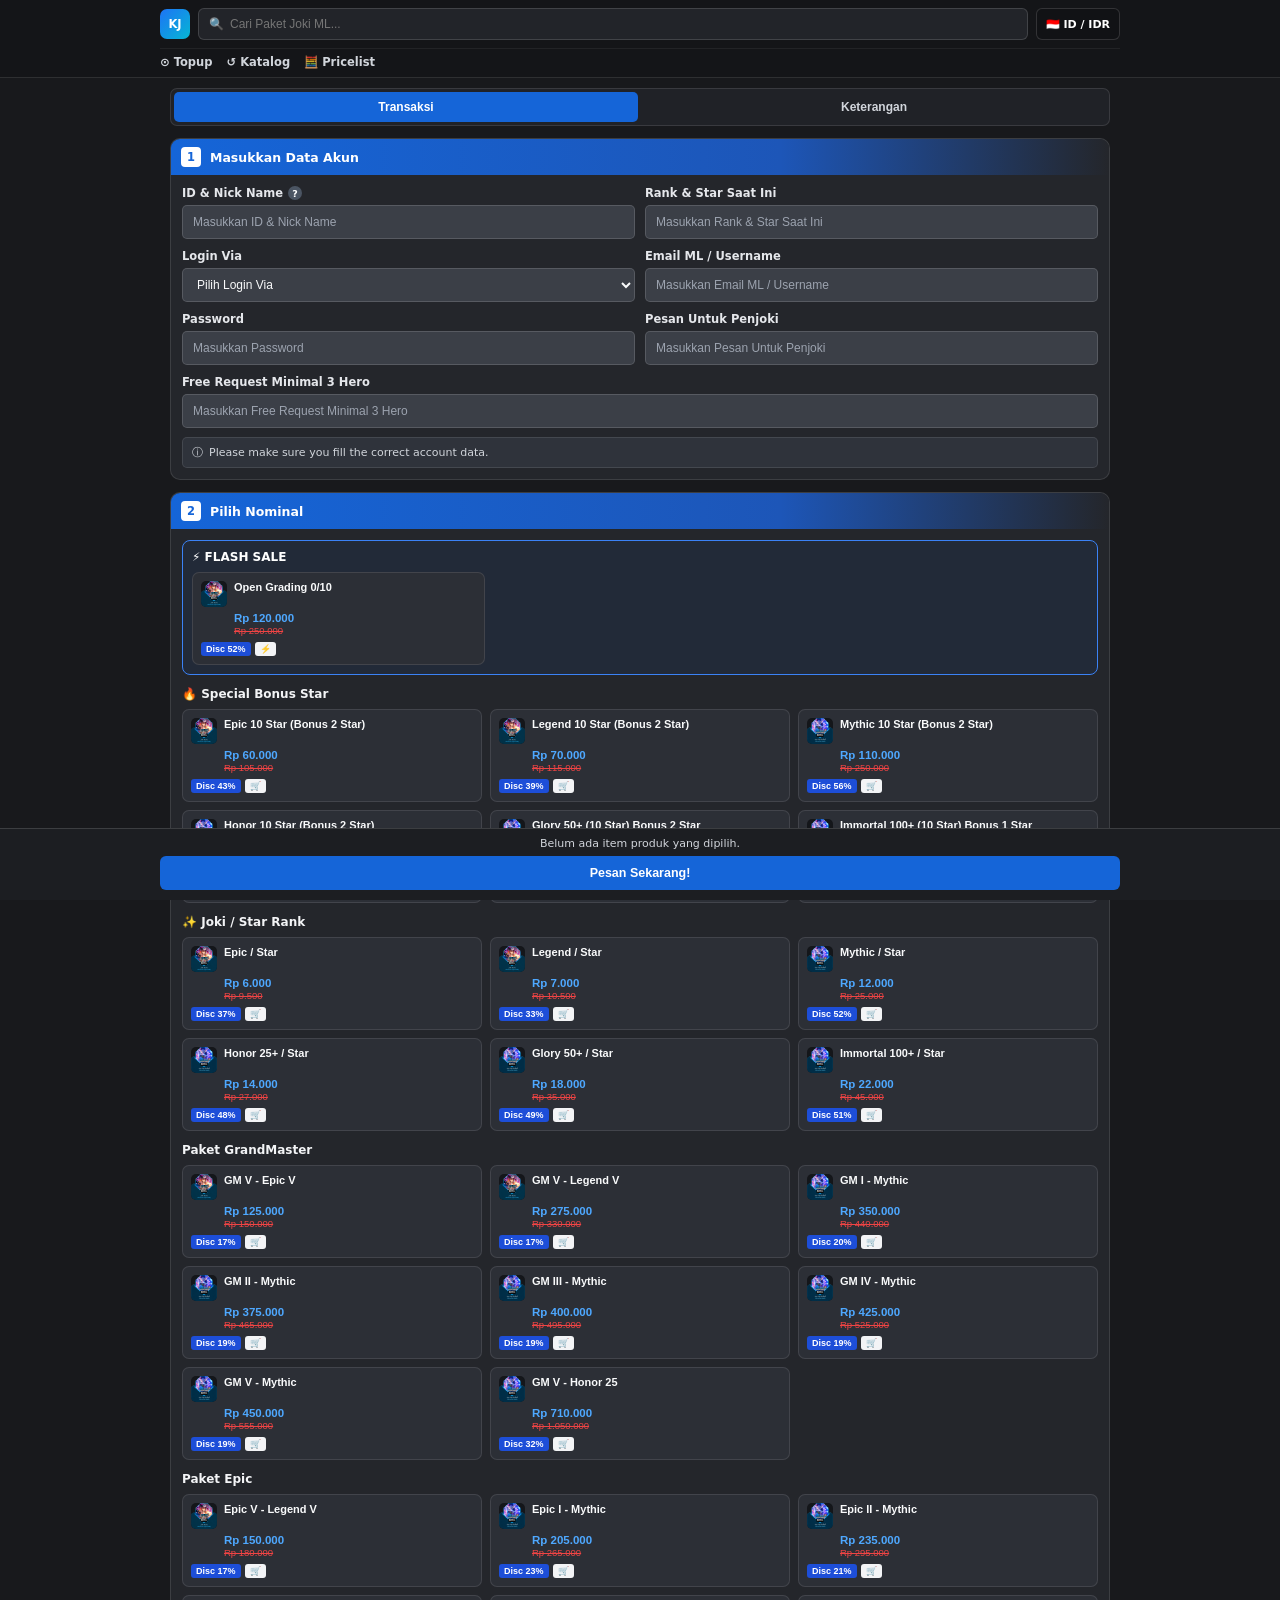
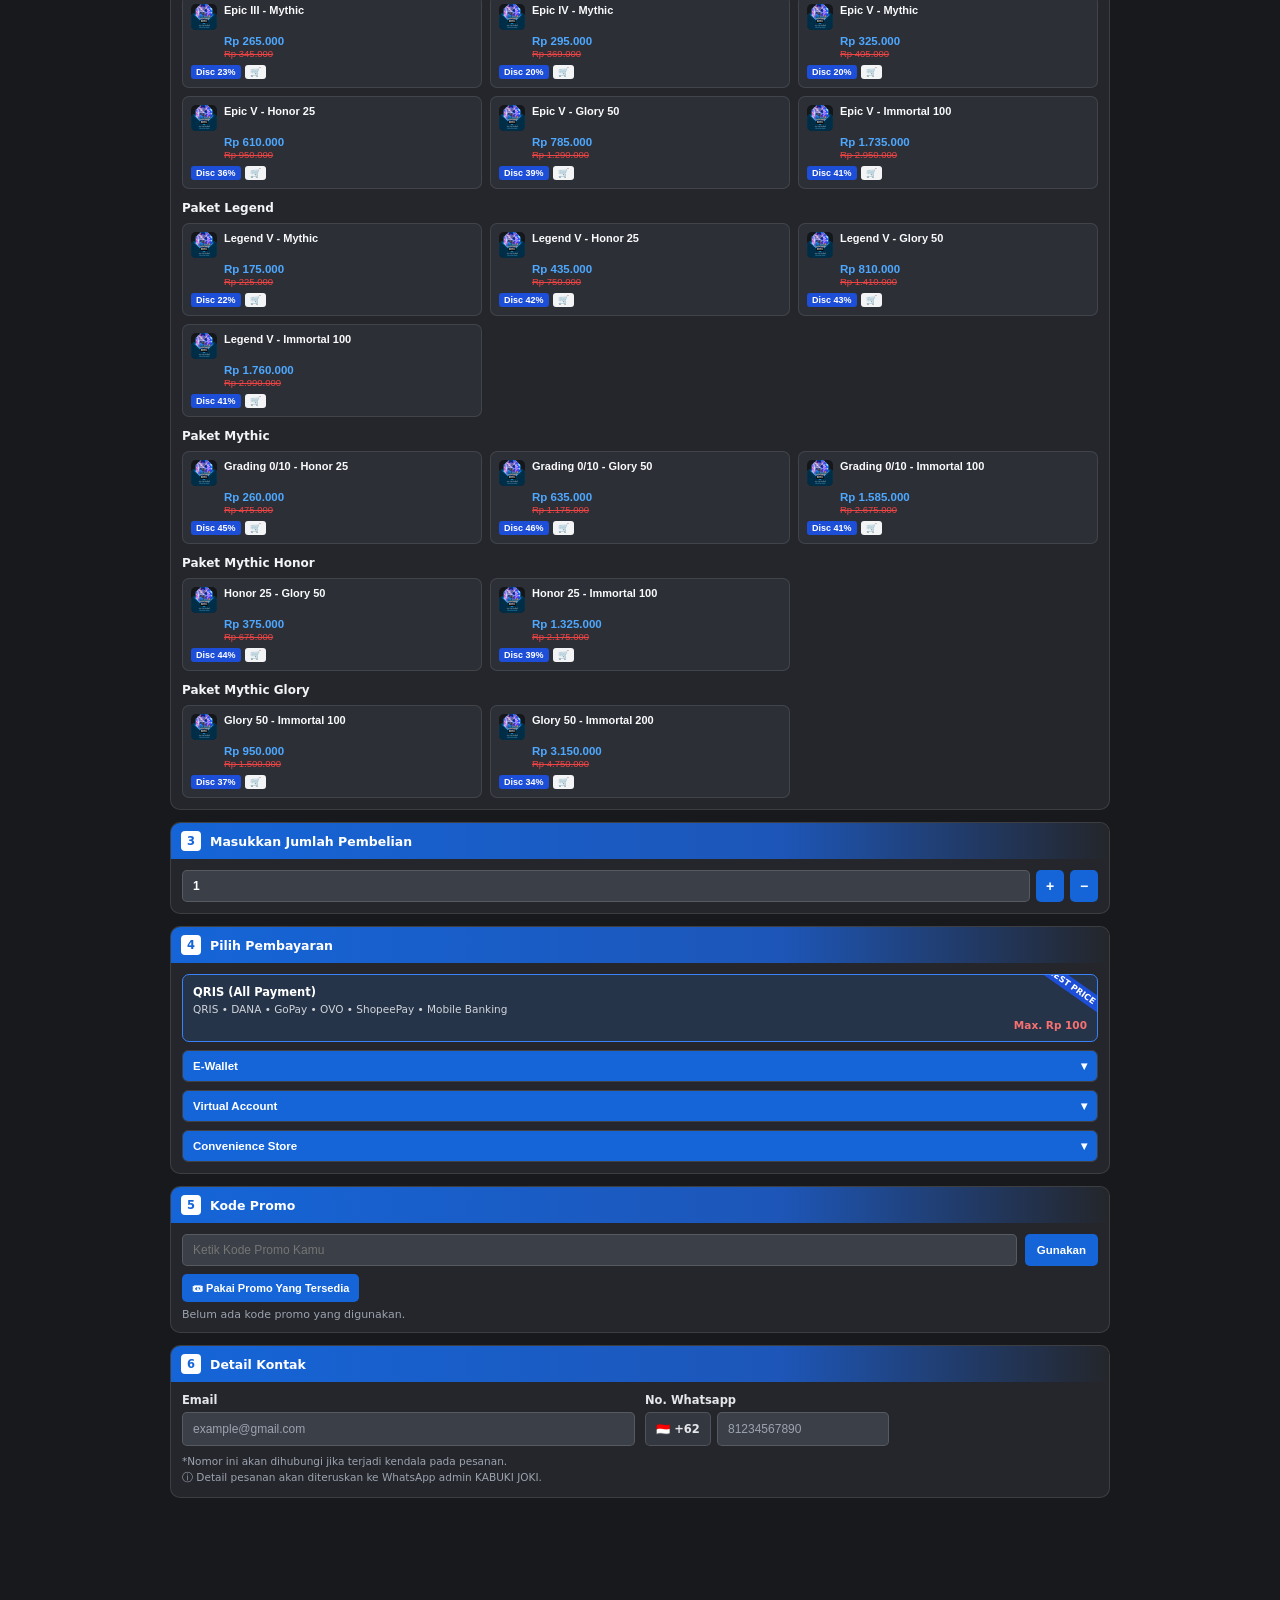
==== joki.html @ f9409bbc "Update joki.html" ====
<!DOCTYPE html>
<html lang="id">
<head>
  <meta charset="UTF-8" />
  <meta name="viewport" content="width=device-width, initial-scale=1.0" />
  <title>Joki Mobile Legends - KABUKI JOKI</title>
  <style>
    :root {
      --bg-page: #18191c;
      --bg-panel: #24262b;
      --bg-card: #2c2f36;
      --bg-input: #3b3f47;
      --blue-bar: #1565d8;
      --blue-bright: #2575fc;
      --blue-price: #4ea8ff;
      --red-strike: #ef4444;
      --green-wa: #16a34a;
      --green-wa-hover: #22c55e;
      --text-main: #f3f4f6;
      --text-muted: #9ca3af;
      --border-line: rgba(255, 255, 255, 0.11);
    }

    * {
      box-sizing: border-box;
      margin: 0;
      padding: 0;
    }

    body {
      font-family: system-ui, -apple-system, BlinkMacSystemFont, "Segoe UI", Roboto, sans-serif;
      background: var(--bg-page);
      color: var(--text-main);
      min-height: 100vh;
      padding-bottom: 112px;
    }

    /* Top Search & Brand Bar */
    .topbar {
      position: sticky;
      top: 0;
      z-index: 40;
      background: #141518;
      border-bottom: 1px solid var(--border-line);
      padding: 8px 12px;
    }

    .topbar-inner {
      max-width: 960px;
      margin: 0 auto;
    }

    .search-row {
      display: flex;
      align-items: center;
      gap: 8px;
    }

    .brand-icon {
      width: 30px;
      height: 30px;
      border-radius: 7px;
      background: linear-gradient(135deg, #1d74f5, #06b6d4);
      display: grid;
      place-items: center;
      font-size: 11.5px;
      font-weight: 900;
      color: #fff;
      text-decoration: none;
      flex-shrink: 0;
    }

    .search-box {
      flex: 1;
      height: 32px;
      background: #222429;
      border: 1px solid rgba(255, 255, 255, 0.14);
      border-radius: 6px;
      display: flex;
      align-items: center;
      padding: 0 10px;
      gap: 6px;
      min-width: 0;
    }

    .search-box span {
      font-size: 12px;
      color: var(--text-muted);
    }

    .search-box input {
      width: 100%;
      background: transparent;
      border: none;
      color: var(--text-main);
      font-size: 12px;
      outline: none;
    }

    .region-badge {
      height: 32px;
      padding: 0 9px;
      border-radius: 6px;
      background: #111215;
      border: 1px solid rgba(255, 255, 255, 0.14);
      color: #fff;
      font-size: 11px;
      font-weight: 800;
      display: inline-flex;
      align-items: center;
      gap: 5px;
      flex-shrink: 0;
    }

    .quick-links {
      display: flex;
      align-items: center;
      gap: 14px;
      margin-top: 8px;
      padding-top: 6px;
      border-top: 1px solid rgba(255, 255, 255, 0.06);
      font-size: 11.5px;
    }

    .quick-links a {
      color: #d1d5db;
      text-decoration: none;
      font-weight: 600;
      display: inline-flex;
      align-items: center;
      gap: 4px;
    }

    .quick-links a:hover {
      color: var(--blue-price);
    }

    /* Container */
    .container {
      max-width: 960px;
      margin: 0 auto;
      padding: 10px 10px 0;
    }

    /* Top Mode Tabs (Transaksi / Keterangan) */
    .mode-tabs {
      display: grid;
      grid-template-columns: 1fr 1fr;
      background: #202227;
      border-radius: 7px;
      padding: 3px;
      gap: 4px;
      margin-bottom: 12px;
      border: 1px solid var(--border-line);
    }

    .mode-tab {
      height: 30px;
      border: none;
      border-radius: 5px;
      background: transparent;
      color: #d1d5db;
      font-size: 12px;
      font-weight: 700;
      cursor: pointer;
    }

    .mode-tab.active {
      background: var(--blue-bar);
      color: #fff;
    }

    .info-box {
      background: var(--bg-panel);
      border: 1px solid var(--border-line);
      border-radius: 10px;
      padding: 14px;
      margin-bottom: 12px;
      font-size: 12.5px;
      line-height: 1.6;
      color: #d1d5db;
    }

    .info-box h3 {
      color: #fff;
      font-size: 14px;
      margin-bottom: 6px;
    }

    .info-box ul {
      padding-left: 18px;
    }

    /* Step Section Card */
    .step-card {
      background: var(--bg-panel);
      border: 1px solid var(--border-line);
      border-radius: 10px;
      overflow: hidden;
      margin-bottom: 12px;
    }

    .step-header {
      display: flex;
      align-items: center;
      gap: 9px;
      padding: 8px 10px;
      background: linear-gradient(90deg, #1565d8 0%, #1d56b8 65%, #24262b 100%);
    }

    .step-num {
      width: 20px;
      height: 20px;
      border-radius: 4px;
      background: #ffffff;
      color: #1565d8;
      font-size: 11.5px;
      font-weight: 900;
      display: grid;
      place-items: center;
      flex-shrink: 0;
    }

    .step-title {
      font-size: 12.5px;
      font-weight: 800;
      color: #ffffff;
    }

    .step-body {
      padding: 11px;
    }

    /* Form Grid */
    .grid-2 {
      display: grid;
      grid-template-columns: repeat(2, minmax(0, 1fr));
      gap: 10px;
    }

    @media (max-width: 620px) {
      .grid-2 {
        grid-template-columns: 1fr;
      }
    }

    .field {
      display: flex;
      flex-direction: column;
      gap: 5px;
    }

    .field-full {
      grid-column: 1 / -1;
    }

    .field label {
      font-size: 11.5px;
      font-weight: 700;
      color: #e5e7eb;
      display: inline-flex;
      align-items: center;
      gap: 5px;
    }

    .q-icon {
      width: 14px;
      height: 14px;
      border-radius: 50%;
      background: #4b5563;
      color: #fff;
      font-size: 9.5px;
      font-weight: 800;
      display: inline-grid;
      place-items: center;
    }

    .field input,
    .field select {
      height: 34px;
      padding: 0 10px;
      border-radius: 5px;
      border: 1px solid rgba(255, 255, 255, 0.14);
      background: var(--bg-input);
      color: #f9fafb;
      font-size: 12px;
      outline: none;
    }

    .field input::placeholder {
      color: #9ca3af;
    }

    .field input:focus,
    .field select:focus {
      border-color: var(--blue-price);
    }

    .account-tip {
      margin-top: 9px;
      background: #2f333b;
      border: 1px solid rgba(255, 255, 255, 0.1);
      border-radius: 5px;
      padding: 7px 9px;
      font-size: 11px;
      color: #d1d5db;
      display: flex;
      align-items: center;
      gap: 6px;
    }

    /* Flash Sale Box */
    .flash-box {
      border: 1.5px solid #3b82f6;
      border-radius: 8px;
      padding: 9px;
      margin-bottom: 12px;
      background: rgba(21, 101, 216, 0.07);
    }

    .flash-label {
      font-size: 12px;
      font-weight: 900;
      color: #ffffff;
      margin-bottom: 8px;
      display: flex;
      align-items: center;
      gap: 5px;
    }

    /* Group & Nominal Cards */
    .cat-block {
      margin-bottom: 12px;
    }

    .cat-block:last-child {
      margin-bottom: 0;
    }

    .cat-heading {
      font-size: 12px;
      font-weight: 800;
      color: #f3f4f6;
      margin-bottom: 8px;
      display: flex;
      align-items: center;
      gap: 5px;
    }

    .nominal-grid {
      display: grid;
      grid-template-columns: repeat(2, minmax(0, 1fr));
      gap: 8px;
    }

    @media (min-width: 760px) {
      .nominal-grid {
        grid-template-columns: repeat(3, minmax(0, 1fr));
      }
    }

    .nom-card {
      background: var(--bg-card);
      border: 1px solid rgba(255, 255, 255, 0.1);
      border-radius: 7px;
      padding: 8px;
      text-align: left;
      cursor: pointer;
      color: var(--text-main);
      transition: border-color 0.14s ease, background 0.14s ease;
      display: flex;
      flex-direction: column;
      justify-content: space-between;
    }

    .nom-card:hover {
      border-color: #60a5fa;
    }

    .nom-card.active {
      border: 1.5px solid #3b82f6;
      background: #25334a;
    }

    .nom-top {
      display: flex;
      align-items: flex-start;
      gap: 7px;
      margin-bottom: 5px;
    }

    .nom-img {
      width: 26px;
      height: 26px;
      border-radius: 5px;
      object-fit: cover;
      background: #14161a;
      flex-shrink: 0;
    }

    .nom-name {
      font-size: 11px;
      font-weight: 700;
      line-height: 1.25;
      color: #f9fafb;
    }

    .nom-price {
      font-size: 11.5px;
      font-weight: 800;
      color: var(--blue-price);
      padding-left: 33px;
    }

    .nom-strike {
      font-size: 9.5px;
      color: var(--red-strike);
      text-decoration: line-through;
      padding-left: 33px;
      margin-top: 1px;
    }

    .nom-badges {
      display: flex;
      justify-content: flex-end;
      align-items: center;
      gap: 4px;
      margin-top: 6px;
    }

    .badge-disc {
      background: #1d4ed8;
      color: #fff;
      font-size: 9px;
      font-weight: 800;
      padding: 2px 5px;
      border-radius: 3px;
    }

    .badge-tag {
      background: #f3f4f6;
      color: #111827;
      font-size: 9px;
      font-weight: 800;
      padding: 2px 5px;
      border-radius: 3px;
    }

    /* Step 3 Quantity */
    .qty-row {
      display: flex;
      align-items: center;
      gap: 6px;
    }

    .qty-input {
      flex: 1;
      height: 32px;
      background: var(--bg-input);
      border: 1px solid rgba(255, 255, 255, 0.14);
      border-radius: 5px;
      padding: 0 10px;
      color: #fff;
      font-size: 12px;
      font-weight: 700;
      outline: none;
    }

    .qty-btn {
      width: 28px;
      height: 32px;
      border-radius: 5px;
      border: none;
      background: var(--blue-bar);
      color: #fff;
      font-size: 14px;
      font-weight: 900;
      cursor: pointer;
      flex-shrink: 0;
    }

    /* Step 4 Payment */
    .qris-box {
      position: relative;
      background: #33373f;
      border: 1px solid rgba(255, 255, 255, 0.14);
      border-radius: 7px;
      padding: 10px;
      margin-bottom: 8px;
      cursor: pointer;
      overflow: hidden;
    }

    .qris-box.active {
      border: 1.5px solid #3b82f6;
      background: #263449;
    }

    .best-ribbon {
      position: absolute;
      top: 0;
      right: 0;
      background: #1d4ed8;
      color: #fff;
      font-size: 8.5px;
      font-weight: 900;
      padding: 2px 14px;
      transform: rotate(35deg) translate(16px, -6px);
    }

    .qris-title {
      font-size: 11.5px;
      font-weight: 800;
      color: #fff;
      margin-bottom: 4px;
    }

    .qris-sub {
      font-size: 10.5px;
      color: #d1d5db;
    }

    .qris-fee {
      text-align: right;
      font-size: 10.5px;
      font-weight: 700;
      color: #f87171;
      margin-top: 4px;
    }

    .pay-group {
      margin-bottom: 8px;
      border-radius: 6px;
      overflow: hidden;
      border: 1px solid rgba(255, 255, 255, 0.12);
    }

    .pay-group:last-child {
      margin-bottom: 0;
    }

    .pay-bar {
      width: 100%;
      background: var(--blue-bar);
      border: none;
      color: #fff;
      padding: 8px 10px;
      font-size: 11.5px;
      font-weight: 800;
      display: flex;
      align-items: center;
      justify-content: space-between;
      cursor: pointer;
    }

    .pay-panel {
      display: none;
      background: #2c2f36;
      padding: 8px;
      gap: 6px;
      flex-wrap: wrap;
    }

    .pay-group.open .pay-panel {
      display: flex;
    }

    .pay-item {
      padding: 6px 10px;
      border-radius: 5px;
      border: 1px solid rgba(255, 255, 255, 0.15);
      background: #3b3f47;
      color: #f3f4f6;
      font-size: 11px;
      font-weight: 700;
      cursor: pointer;
    }

    .pay-item.active {
      background: var(--blue-bar);
      border-color: #60a5fa;
      color: #fff;
    }

    /* Step 5 Promo */
    .promo-top {
      display: flex;
      gap: 8px;
      margin-bottom: 8px;
    }

    .promo-top input {
      flex: 1;
      height: 32px;
      background: var(--bg-input);
      border: 1px solid rgba(255, 255, 255, 0.14);
      border-radius: 5px;
      padding: 0 10px;
      color: #fff;
      font-size: 12px;
      outline: none;
    }

    .btn-use {
      height: 32px;
      padding: 0 12px;
      border-radius: 5px;
      border: none;
      background: var(--blue-bar);
      color: #fff;
      font-size: 11.5px;
      font-weight: 800;
      cursor: pointer;
    }

    .btn-promo-list {
      height: 28px;
      padding: 0 10px;
      border-radius: 5px;
      border: none;
      background: var(--blue-bar);
      color: #fff;
      font-size: 11px;
      font-weight: 700;
      cursor: pointer;
      display: inline-flex;
      align-items: center;
      gap: 5px;
    }

    .promo-status {
      font-size: 11px;
      color: #9ca3af;
      margin-top: 6px;
    }

    /* Step 6 Contact */
    .wa-prefix-wrap {
      display: flex;
      gap: 6px;
    }

    .wa-code {
      width: 66px;
      height: 34px;
      background: #33373f;
      border: 1px solid rgba(255, 255, 255, 0.14);
      border-radius: 5px;
      display: grid;
      place-items: center;
      font-size: 11.5px;
      font-weight: 700;
      color: #e5e7eb;
      flex-shrink: 0;
    }

    .contact-note {
      margin-top: 8px;
      font-size: 10.5px;
      color: #9ca3af;
      line-height: 1.5;
    }

    /* Sticky Bottom Bar */
    .bottom-bar {
      position: fixed;
      left: 0;
      right: 0;
      bottom: 0;
      z-index: 50;
      background: #1c1e22;
      border-top: 1px solid rgba(255, 255, 255, 0.14);
      padding: 8px 12px 10px;
    }

    .bottom-inner {
      max-width: 960px;
      margin: 0 auto;
    }

    .bottom-summary {
      text-align: center;
      font-size: 11px;
      color: #d1d5db;
      margin-bottom: 6px;
      white-space: nowrap;
      overflow: hidden;
      text-overflow: ellipsis;
    }

    .btn-pesan {
      width: 100%;
      height: 34px;
      border: none;
      border-radius: 6px;
      background: #1565d8;
      color: #fff;
      font-size: 12.5px;
      font-weight: 800;
      cursor: pointer;
    }

    .btn-pesan.ready {
      background: var(--green-wa);
    }

    .btn-pesan.ready:hover {
      background: var(--green-wa-hover);
      color: #052010;
    }

    .hidden {
      display: none;
    }
  </style>
</head>
<body>
  <!-- Header Bar -->
  <header class="topbar">
    <div class="topbar-inner">
      <div class="search-row">
        <a href="index.html" class="brand-icon" title="Kembali ke Beranda">KJ</a>
        <div class="search-box">
          <span>🔍</span>
          <input id="filter-paket" type="text" placeholder="Cari Paket Joki ML..." autocomplete="off" />
        </div>
        <div class="region-badge">🇮🇩 ID / IDR</div>
      </div>
      <div class="quick-links">
        <a href="order.html?id=topup-mlbb">⊙ Topup</a>
        <a href="index.html">↺ Katalog</a>
        <a href="#langkah-2">🧮 Pricelist</a>
      </div>
    </div>
  </header>

  <main class="container">
    <!-- Transaksi / Keterangan Tabs -->
    <div class="mode-tabs">
      <button type="button" id="tab-transaksi" class="mode-tab active">Transaksi</button>
      <button type="button" id="tab-keterangan" class="mode-tab">Keterangan</button>
    </div>

    <!-- Keterangan Panel -->
    <section id="panel-keterangan" class="info-box hidden">
      <h3>Ketentuan Joki Mobile Legends - KABUKI JOKI</h3>
      <ul>
        <li>Matikan sementara verifikasi akun dua langkah (2FA) saat proses login berlangsung, atau pilih opsi Mabar/Gendong jika tidak ingin akun di-login.</li>
        <li>Cantumkan minimal 3 hero request beserta catatan jam login akun agar pengerjaan berjalan lancar.</li>
        <li>Setelah klik <strong>Pesan Sekarang!</strong>, detail pesanan otomatis tersusun untuk dikirim ke WhatsApp admin.</li>
      </ul>
    </section>

    <form id="form-joki">
      <!-- 1. Masukkan Data Akun -->
      <section class="step-card">
        <div class="step-header">
          <span class="step-num">1</span>
          <h2 class="step-title">Masukkan Data Akun</h2>
        </div>
        <div class="step-body">
          <div class="grid-2">
            <div class="field">
              <label for="f-id-nick">ID &amp; Nick Name <span class="q-icon">?</span></label>
              <input id="f-id-nick" type="text" placeholder="Masukkan ID &amp; Nick Name" required />
            </div>
            <div class="field">
              <label for="f-rank-now">Rank &amp; Star Saat Ini</label>
              <input id="f-rank-now" type="text" placeholder="Masukkan Rank &amp; Star Saat Ini" required />
            </div>
            <div class="field">
              <label for="f-login-via">Login Via</label>
              <select id="f-login-via">
                <option value="">Pilih Login Via</option>
                <option value="Moonton">Moonton</option>
                <option value="VK">VK</option>
                <option value="TikTok">TikTok</option>
                <option value="Mabar / Gendong">Mabar / Gendong</option>
              </select>
            </div>
            <div class="field">
              <label for="f-email-ml">Email ML / Username</label>
              <input id="f-email-ml" type="text" placeholder="Masukkan Email ML / Username" />
            </div>
            <div class="field">
              <label for="f-password">Password</label>
              <input id="f-password" type="text" placeholder="Masukkan Password" />
            </div>
            <div class="field">
              <label for="f-pesan-joki">Pesan Untuk Penjoki</label>
              <input id="f-pesan-joki" type="text" placeholder="Masukkan Pesan Untuk Penjoki" />
            </div>
            <div class="field field-full">
              <label for="f-req-hero">Free Request Minimal 3 Hero</label>
              <input id="f-req-hero" type="text" placeholder="Masukkan Free Request Minimal 3 Hero" />
            </div>
          </div>
          <div class="account-tip">
            <span>ⓘ</span>
            <span>Please make sure you fill the correct account data.</span>
          </div>
        </div>
      </section>

      <!-- 2. Pilih Nominal -->
      <section id="langkah-2" class="step-card">
        <div class="step-header">
          <span class="step-num">2</span>
          <h2 class="step-title">Pilih Nominal</h2>
        </div>
        <div class="step-body">
          <!-- Flash Sale Box -->
          <div class="flash-box">
            <div class="flash-label">⚡ FLASH SALE</div>
            <div id="flash-grid" class="nominal-grid"></div>
          </div>

          <!-- Kategori Paket Lainnya -->
          <div id="regular-groups"></div>
        </div>
      </section>

      <!-- 3. Masukkan Jumlah Pembelian -->
      <section class="step-card">
        <div class="step-header">
          <span class="step-num">3</span>
          <h2 class="step-title">Masukkan Jumlah Pembelian</h2>
        </div>
        <div class="step-body">
          <div class="qty-row">
            <input id="f-qty" type="number" min="1" value="1" class="qty-input" />
            <button type="button" id="btn-plus" class="qty-btn">+</button>
            <button type="button" id="btn-minus" class="qty-btn">−</button>
          </div>
        </div>
      </section>

      <!-- 4. Pilih Pembayaran -->
      <section class="step-card">
        <div class="step-header">
          <span class="step-num">4</span>
          <h2 class="step-title">Pilih Pembayaran</h2>
        </div>
        <div class="step-body">
          <div id="qris-card" class="qris-box active" data-pay="QRIS (All Payment)">
            <span class="best-ribbon">BEST PRICE</span>
            <div class="qris-title">QRIS (All Payment)</div>
            <div class="qris-sub">QRIS • DANA • GoPay • OVO • ShopeePay • Mobile Banking</div>
            <div class="qris-fee">Max. Rp 100</div>
          </div>

          <div class="pay-group">
            <button type="button" class="pay-bar" data-acc>
              <span>E-Wallet</span>
              <span>▾</span>
            </button>
            <div class="pay-panel">
              <button type="button" class="pay-item" data-pay="DANA">DANA</button>
              <button type="button" class="pay-item" data-pay="OVO">OVO</button>
              <button type="button" class="pay-item" data-pay="GoPay">GoPay</button>
              <button type="button" class="pay-item" data-pay="ShopeePay">ShopeePay</button>
            </div>
          </div>

          <div class="pay-group">
            <button type="button" class="pay-bar" data-acc>
              <span>Virtual Account</span>
              <span>▾</span>
            </button>
            <div class="pay-panel">
              <button type="button" class="pay-item" data-pay="BCA Virtual Account">BCA</button>
              <button type="button" class="pay-item" data-pay="Mandiri Virtual Account">Mandiri</button>
              <button type="button" class="pay-item" data-pay="BRI Virtual Account">BRI</button>
              <button type="button" class="pay-item" data-pay="BNI Virtual Account">BNI</button>
            </div>
          </div>

          <div class="pay-group">
            <button type="button" class="pay-bar" data-acc>
              <span>Convenience Store</span>
              <span>▾</span>
            </button>
            <div class="pay-panel">
              <button type="button" class="pay-item" data-pay="Alfamart">Alfamart</button>
              <button type="button" class="pay-item" data-pay="Indomaret">Indomaret</button>
            </div>
          </div>
        </div>
      </section>

      <!-- 5. Kode Promo -->
      <section class="step-card">
        <div class="step-header">
          <span class="step-num">5</span>
          <h2 class="step-title">Kode Promo</h2>
        </div>
        <div class="step-body">
          <div class="promo-top">
            <input id="f-promo" type="text" placeholder="Ketik Kode Promo Kamu" />
            <button type="button" id="btn-promo" class="btn-use">Gunakan</button>
          </div>
          <button type="button" id="btn-promo-hint" class="btn-promo-list">🎟 Pakai Promo Yang Tersedia</button>
          <div id="promo-info" class="promo-status">Belum ada kode promo yang digunakan.</div>
        </div>
      </section>

      <!-- 6. Detail Kontak -->
      <section class="step-card">
        <div class="step-header">
          <span class="step-num">6</span>
          <h2 class="step-title">Detail Kontak</h2>
        </div>
        <div class="step-body">
          <div class="grid-2">
            <div class="field">
              <label for="f-email-buyer">Email</label>
              <input id="f-email-buyer" type="email" placeholder="example@gmail.com" />
            </div>
            <div class="field">
              <label for="f-wa-buyer">No. Whatsapp</label>
              <div class="wa-prefix-wrap">
                <div class="wa-code">🇮🇩 +62</div>
                <input id="f-wa-buyer" type="tel" placeholder="81234567890" required />
              </div>
            </div>
          </div>
          <div class="contact-note">
            *Nomor ini akan dihubungi jika terjadi kendala pada pesanan.<br />
            ⓘ Detail pesanan akan diteruskan ke WhatsApp admin KABUKI JOKI.
          </div>
        </div>
      </section>
    </form>
  </main>

  <!-- Sticky Bottom Bar -->
  <div class="bottom-bar">
    <div class="bottom-inner">
      <div id="bottom-summary" class="bottom-summary">Belum ada item produk yang dipilih.</div>
      <button type="button" id="btn-pesan" class="btn-pesan">Pesan Sekarang!</button>
    </div>
  </div>

  <script>
    const WA_NUMBER = "6281234567890"; // Ganti dengan nomor WhatsApp admin kamu

    const FALLBACK_ART =
      "data:image/svg+xml;charset=UTF-8," +
      encodeURIComponent(`<svg xmlns="http://www.w3.org/2000/svg" width="120" height="120" viewBox="0 0 120 120">
        <rect width="120" height="120" rx="12" fill="#1e293b"/>
        <text x="60" y="66" text-anchor="middle" font-family="system-ui,sans-serif" font-size="16" font-weight="900" fill="#60a5fa">KJ ML</text>
      </svg>`);

    const FLASH_ITEMS = [
      {
        name: "Open Grading 0/10",
        price: 120000,
        strike: 250000,
        disc: "Disc 52%",
        tag: "⚡",
        icon: "1795684016988.png"
      }
    ];

    const REGULAR_GROUPS = [
      {
        title: "🔥 Special Bonus Star",
        items: [
          { name: "Epic 10 Star (Bonus 2 Star)", price: 60000, strike: 105000, disc: "Disc 43%", tag: "🛒", icon: "1795684016988.png" },
          { name: "Legend 10 Star (Bonus 2 Star)", price: 70000, strike: 115000, disc: "Disc 39%", tag: "🛒", icon: "1795684016988.png" },
          { name: "Mythic 10 Star (Bonus 2 Star)", price: 110000, strike: 250000, disc: "Disc 56%", tag: "🛒", icon: "1795684363565.png" },
          { name: "Honor 10 Star (Bonus 2 Star)", price: 130000, strike: 340000, disc: "Disc 62%", tag: "🛒", icon: "1795684363565.png" },
          { name: "Glory 50+ (10 Star) Bonus 2 Star", price: 160000, strike: 450000, disc: "Disc 64%", tag: "🛒", icon: "1795684363565.png" },
          { name: "Immortal 100+ (10 Star) Bonus 1 Star", price: 200000, strike: 490000, disc: "Disc 59%", tag: "🛒", icon: "1795684363565.png" }
        ]
      },
      {
        title: "✨ Joki / Star Rank",
        items: [
          { name: "Epic / Star", price: 6000, strike: 9500, disc: "Disc 37%", tag: "🛒", icon: "1795684016988.png" },
          { name: "Legend / Star", price: 7000, strike: 10500, disc: "Disc 33%", tag: "🛒", icon: "1795684016988.png" },
          { name: "Mythic / Star", price: 12000, strike: 25000, disc: "Disc 52%", tag: "🛒", icon: "1795684363565.png" },
          { name: "Honor 25+ / Star", price: 14000, strike: 27000, disc: "Disc 48%", tag: "🛒", icon: "1795684363565.png" },
          { name: "Glory 50+ / Star", price: 18000, strike: 35000, disc: "Disc 49%", tag: "🛒", icon: "1795684363565.png" },
          { name: "Immortal 100+ / Star", price: 22000, strike: 45000, disc: "Disc 51%", tag: "🛒", icon: "1795684363565.png" }
        ]
      },
      {
        title: "Paket GrandMaster",
        items: [
          { name: "GM V - Epic V", price: 125000, strike: 150000, disc: "Disc 17%", tag: "🛒", icon: "1795684016988.png" },
          { name: "GM V - Legend V", price: 275000, strike: 330000, disc: "Disc 17%", tag: "🛒", icon: "1795684016988.png" },
          { name: "GM I - Mythic", price: 350000, strike: 440000, disc: "Disc 20%", tag: "🛒", icon: "1795684363565.png" },
          { name: "GM II - Mythic", price: 375000, strike: 465000, disc: "Disc 19%", tag: "🛒", icon: "1795684363565.png" },
          { name: "GM III - Mythic", price: 400000, strike: 495000, disc: "Disc 19%", tag: "🛒", icon: "1795684363565.png" },
          { name: "GM IV - Mythic", price: 425000, strike: 525000, disc: "Disc 19%", tag: "🛒", icon: "1795684363565.png" },
          { name: "GM V - Mythic", price: 450000, strike: 555000, disc: "Disc 19%", tag: "🛒", icon: "1795684363565.png" },
          { name: "GM V - Honor 25", price: 710000, strike: 1050000, disc: "Disc 32%", tag: "🛒", icon: "1795684363565.png" }
        ]
      },
      {
        title: "Paket Epic",
        items: [
          { name: "Epic V - Legend V", price: 150000, strike: 180000, disc: "Disc 17%", tag: "🛒", icon: "1795684016988.png" },
          { name: "Epic I - Mythic", price: 205000, strike: 265000, disc: "Disc 23%", tag: "🛒", icon: "1795684363565.png" },
          { name: "Epic II - Mythic", price: 235000, strike: 295000, disc: "Disc 21%", tag: "🛒", icon: "1795684363565.png" },
          { name: "Epic III - Mythic", price: 265000, strike: 345000, disc: "Disc 23%", tag: "🛒", icon: "1795684363565.png" },
          { name: "Epic IV - Mythic", price: 295000, strike: 369000, disc: "Disc 20%", tag: "🛒", icon: "1795684363565.png" },
          { name: "Epic V - Mythic", price: 325000, strike: 405000, disc: "Disc 20%", tag: "🛒", icon: "1795684363565.png" },
          { name: "Epic V - Honor 25", price: 610000, strike: 950000, disc: "Disc 36%", tag: "🛒", icon: "1795684363565.png" },
          { name: "Epic V - Glory 50", price: 785000, strike: 1290000, disc: "Disc 39%", tag: "🛒", icon: "1795684363565.png" },
          { name: "Epic V - Immortal 100", price: 1735000, strike: 2950000, disc: "Disc 41%", tag: "🛒", icon: "1795684363565.png" }
        ]
      },
      {
        title: "Paket Legend",
        items: [
          { name: "Legend V - Mythic", price: 175000, strike: 225000, disc: "Disc 22%", tag: "🛒", icon: "1795684363565.png" },
          { name: "Legend V - Honor 25", price: 435000, strike: 750000, disc: "Disc 42%", tag: "🛒", icon: "1795684363565.png" },
          { name: "Legend V - Glory 50", price: 810000, strike: 1410000, disc: "Disc 43%", tag: "🛒", icon: "1795684363565.png" },
          { name: "Legend V - Immortal 100", price: 1760000, strike: 2990000, disc: "Disc 41%", tag: "🛒", icon: "1795684363565.png" }
        ]
      },
      {
        title: "Paket Mythic",
        items: [
          { name: "Grading 0/10 - Honor 25", price: 260000, strike: 475000, disc: "Disc 45%", tag: "🛒", icon: "1795684363565.png" },
          { name: "Grading 0/10 - Glory 50", price: 635000, strike: 1175000, disc: "Disc 46%", tag: "🛒", icon: "1795684363565.png" },
          { name: "Grading 0/10 - Immortal 100", price: 1585000, strike: 2675000, disc: "Disc 41%", tag: "🛒", icon: "1795684363565.png" }
        ]
      },
      {
        title: "Paket Mythic Honor",
        items: [
          { name: "Honor 25 - Glory 50", price: 375000, strike: 675000, disc: "Disc 44%", tag: "🛒", icon: "1795684363565.png" },
          { name: "Honor 25 - Immortal 100", price: 1325000, strike: 2175000, disc: "Disc 39%", tag: "🛒", icon: "1795684363565.png" }
        ]
      },
      {
        title: "Paket Mythic Glory",
        items: [
          { name: "Glory 50 - Immortal 100", price: 950000, strike: 1500000, disc: "Disc 37%", tag: "🛒", icon: "1795684363565.png" },
          { name: "Glory 50 - Immortal 200", price: 3150000, strike: 4750000, disc: "Disc 34%", tag: "🛒", icon: "1795684363565.png" }
        ]
      }
    ];

    let selectedItem = null;
    let selectedPayment = "QRIS (All Payment)";
    let promoDiscount = 0;
    let searchFilter = "";

    const flashGrid = document.getElementById("flash-grid");
    const regularGroups = document.getElementById("regular-groups");
    const filterPaketInput = document.getElementById("filter-paket");
    const qtyInput = document.getElementById("f-qty");
    const bottomSummary = document.getElementById("bottom-summary");
    const btnPesan = document.getElementById("btn-pesan");

    function rupiah(n) {
      return "Rp " + Number(n || 0).toLocaleString("id-ID");
    }

    function cardTemplate(item, sourceType, gIdx, iIdx) {
      const isSelected =
        selectedItem &&
        selectedItem.sourceType === sourceType &&
        selectedItem.gIdx === gIdx &&
        selectedItem.iIdx === iIdx;

      return `
        <button type="button" class="nom-card ${isSelected ? "active" : ""}" data-src="${sourceType}" data-g="${gIdx}" data-i="${iIdx}">
          <div class="nom-top">
            <img src="${item.icon}" alt="${item.name}" class="nom-img" onerror="this.onerror=null;this.src=FALLBACK_ART;" />
            <span class="nom-name">${item.name}</span>
          </div>
          <div class="nom-price">${rupiah(item.price)}</div>
          <div class="nom-strike">${rupiah(item.strike)}</div>
          <div class="nom-badges">
            <span class="badge-disc">${item.disc}</span>
            <span class="badge-tag">${item.tag}</span>
          </div>
        </button>
      `;
    }

    function renderNominals() {
      const q = searchFilter.trim().toLowerCase();

      const flashFiltered = FLASH_ITEMS.map((item, idx) => ({ item, idx })).filter(
        ({ item }) => !q || item.name.toLowerCase().includes(q)
      );

      flashGrid.innerHTML = flashFiltered.length
        ? flashFiltered.map(({ item, idx }) => cardTemplate(item, "flash", 0, idx)).join("")
        : `<div class="nom-name" style="grid-column:1/-1;color:#9ca3af;">Tidak ada paket flash sale sesuai pencarian.</div>`;

      const groupsHtml = REGULAR_GROUPS.map((group, gIdx) => {
        const matched = group.items
          .map((item, iIdx) => ({ item, iIdx }))
          .filter(({ item }) => !q || item.name.toLowerCase().includes(q) || group.title.toLowerCase().includes(q));

        if (!matched.length) return "";
        return `
          <div class="cat-block">
            <div class="cat-heading">${group.title}</div>
            <div class="nominal-grid">
              ${matched.map(({ item, iIdx }) => cardTemplate(item, "reg", gIdx, iIdx)).join("")}
            </div>
          </div>
        `;
      }).join("");

      regularGroups.innerHTML = groupsHtml || `<div class="nom-name" style="color:#9ca3af;">Paket tidak ditemukan.</div>`;

      document.querySelectorAll(".nom-card").forEach((btn) => {
        btn.addEventListener("click", () => {
          const src = btn.dataset.src;
          const g = Number(btn.dataset.g);
          const i = Number(btn.dataset.i);
          const obj = src === "flash" ? FLASH_ITEMS[i] : REGULAR_GROUPS[g].items[i];
          selectedItem = { ...obj, sourceType: src, gIdx: g, iIdx: i };
          renderNominals();
          updateSummary();
        });
      });
    }

    function getQty() {
      const v = parseInt(qtyInput.value, 10);
      return Number.isNaN(v) || v < 1 ? 1 : v;
    }

    function getFinalTotal() {
      if (!selectedItem) return 0;
      return Math.round(selectedItem.price * getQty() * (1 - promoDiscount));
    }

    function updateSummary() {
      if (!selectedItem) {
        bottomSummary.textContent = "Belum ada item produk yang dipilih.";
        btnPesan.classList.remove("ready");
        return;
      }
      const qty = getQty();
      const total = getFinalTotal();
      bottomSummary.textContent = `${selectedItem.name} ×${qty} • ${rupiah(total)} • ${selectedPayment}`;
      btnPesan.classList.add("ready");
    }

    // Mode Tabs
    const tabTransaksi = document.getElementById("tab-transaksi");
    const tabKeterangan = document.getElementById("tab-keterangan");
    const formJoki = document.getElementById("form-joki");
    const panelKeterangan = document.getElementById("panel-keterangan");

    tabTransaksi.addEventListener("click", () => {
      tabTransaksi.classList.add("active");
      tabKeterangan.classList.remove("active");
      formJoki.classList.remove("hidden");
      panelKeterangan.classList.add("hidden");
    });

    tabKeterangan.addEventListener("click", () => {
      tabKeterangan.classList.add("active");
      tabTransaksi.classList.remove("active");
      panelKeterangan.classList.remove("hidden");
      formJoki.classList.add("hidden");
    });

    // Search filter
    filterPaketInput.addEventListener("input", (e) => {
      searchFilter = e.target.value;
      renderNominals();
    });

    // Qty buttons
    document.getElementById("btn-plus").addEventListener("click", () => {
      qtyInput.value = getQty() + 1;
      updateSummary();
    });

    document.getElementById("btn-minus").addEventListener("click", () => {
      qtyInput.value = Math.max(1, getQty() - 1);
      updateSummary();
    });

    qtyInput.addEventListener("input", updateSummary);

    // Payment selection
    const qrisCard = document.getElementById("qris-card");
    const payItems = Array.from(document.querySelectorAll(".pay-item"));

    qrisCard.addEventListener("click", () => {
      payItems.forEach((p) => p.classList.remove("active"));
      qrisCard.classList.add("active");
      selectedPayment = qrisCard.dataset.pay;
      updateSummary();
    });

    document.querySelectorAll("[data-acc]").forEach((bar) => {
      bar.addEventListener("click", () => {
        bar.parentElement.classList.toggle("open");
      });
    });

    payItems.forEach((item) => {
      item.addEventListener("click", () => {
        qrisCard.classList.remove("active");
        payItems.forEach((p) => p.classList.remove("active"));
        item.classList.add("active");
        selectedPayment = item.dataset.pay;
        updateSummary();
      });
    });

    // Promo
    const promoInput = document.getElementById("f-promo");
    const promoInfo = document.getElementById("promo-info");

    document.getElementById("btn-promo-hint").addEventListener("click", () => {
      promoInput.value = "KABUKI10";
      promoInfo.textContent = "Kode KABUKI10 diisi. Klik 'Gunakan' untuk menerapkan diskon 10%.";
    });

    document.getElementById("btn-promo").addEventListener("click", () => {
      const code = promoInput.value.trim().toUpperCase();
      if (!code) {
        promoDiscount = 0;
        promoInfo.textContent = "Masukkan kode promo terlebih dahulu.";
      } else if (code === "KABUKI10") {
        promoDiscount = 0.1;
        promoInfo.textContent = "Kode promo KABUKI10 diterapkan (diskon 10%).";
      } else {
        promoDiscount = 0;
        promoInfo.textContent = `Kode promo "${code}" tidak tersedia.`;
      }
      updateSummary();
    });

    // Submit WA
    btnPesan.addEventListener("click", () => {
      if (!selectedItem) {
        alert("Silakan pilih paket / nominal terlebih dahulu.");
        return;
      }

      const idNick = document.getElementById("f-id-nick").value.trim();
      const rankNow = document.getElementById("f-rank-now").value.trim();
      const loginVia = document.getElementById("f-login-via").value || "-";
      const emailMl = document.getElementById("f-email-ml").value.trim() || "-";
      const password = document.getElementById("f-password").value.trim() || "-";
      const pesanJoki = document.getElementById("f-pesan-joki").value.trim() || "-";
      const reqHero = document.getElementById("f-req-hero").value.trim() || "-";
      const promoCode = promoInput.value.trim() || "-";
      const emailBuyer = document.getElementById("f-email-buyer").value.trim() || "-";
      const waBuyer = document.getElementById("f-wa-buyer").value.trim();

      if (!idNick || !rankNow || !waBuyer) {
        alert("Mohon isi ID & Nick Name, Rank & Star Saat Ini, serta No. Whatsapp.");
        return;
      }

      const qty = getQty();
      const total = getFinalTotal();

      const msg = [
        "*ORDER JOKI ML - KABUKI JOKI*",
        "-----------------------------",
        `Paket: *${selectedItem.name}*`,
        `Jumlah: ${qty}`,
        `Total: *${rupiah(total)}*`,
        `Pembayaran: ${selectedPayment}`,
        `Kode Promo: ${promoCode}`,
        "-----------------------------",
        `ID & Nick Name: ${idNick}`,
        `Rank & Star Saat Ini: ${rankNow}`,
        `Login Via: ${loginVia}`,
        `Email ML / Username: ${emailMl}`,
        `Password: ${password}`,
        `Pesan Untuk Penjoki: ${pesanJoki}`,
        `Request Hero: ${reqHero}`,
        "-----------------------------",
        `No. WA: +62${waBuyer.replace(/^0+/, "")}`,
        `Email: ${emailBuyer}`
      ].join("\n");

      window.open(`https://wa.me/${WA_NUMBER}?text=${encodeURIComponent(msg)}`, "_blank", "noopener,noreferrer");
    });

    renderNominals();
    updateSummary();
  </script>
</body>
</html>
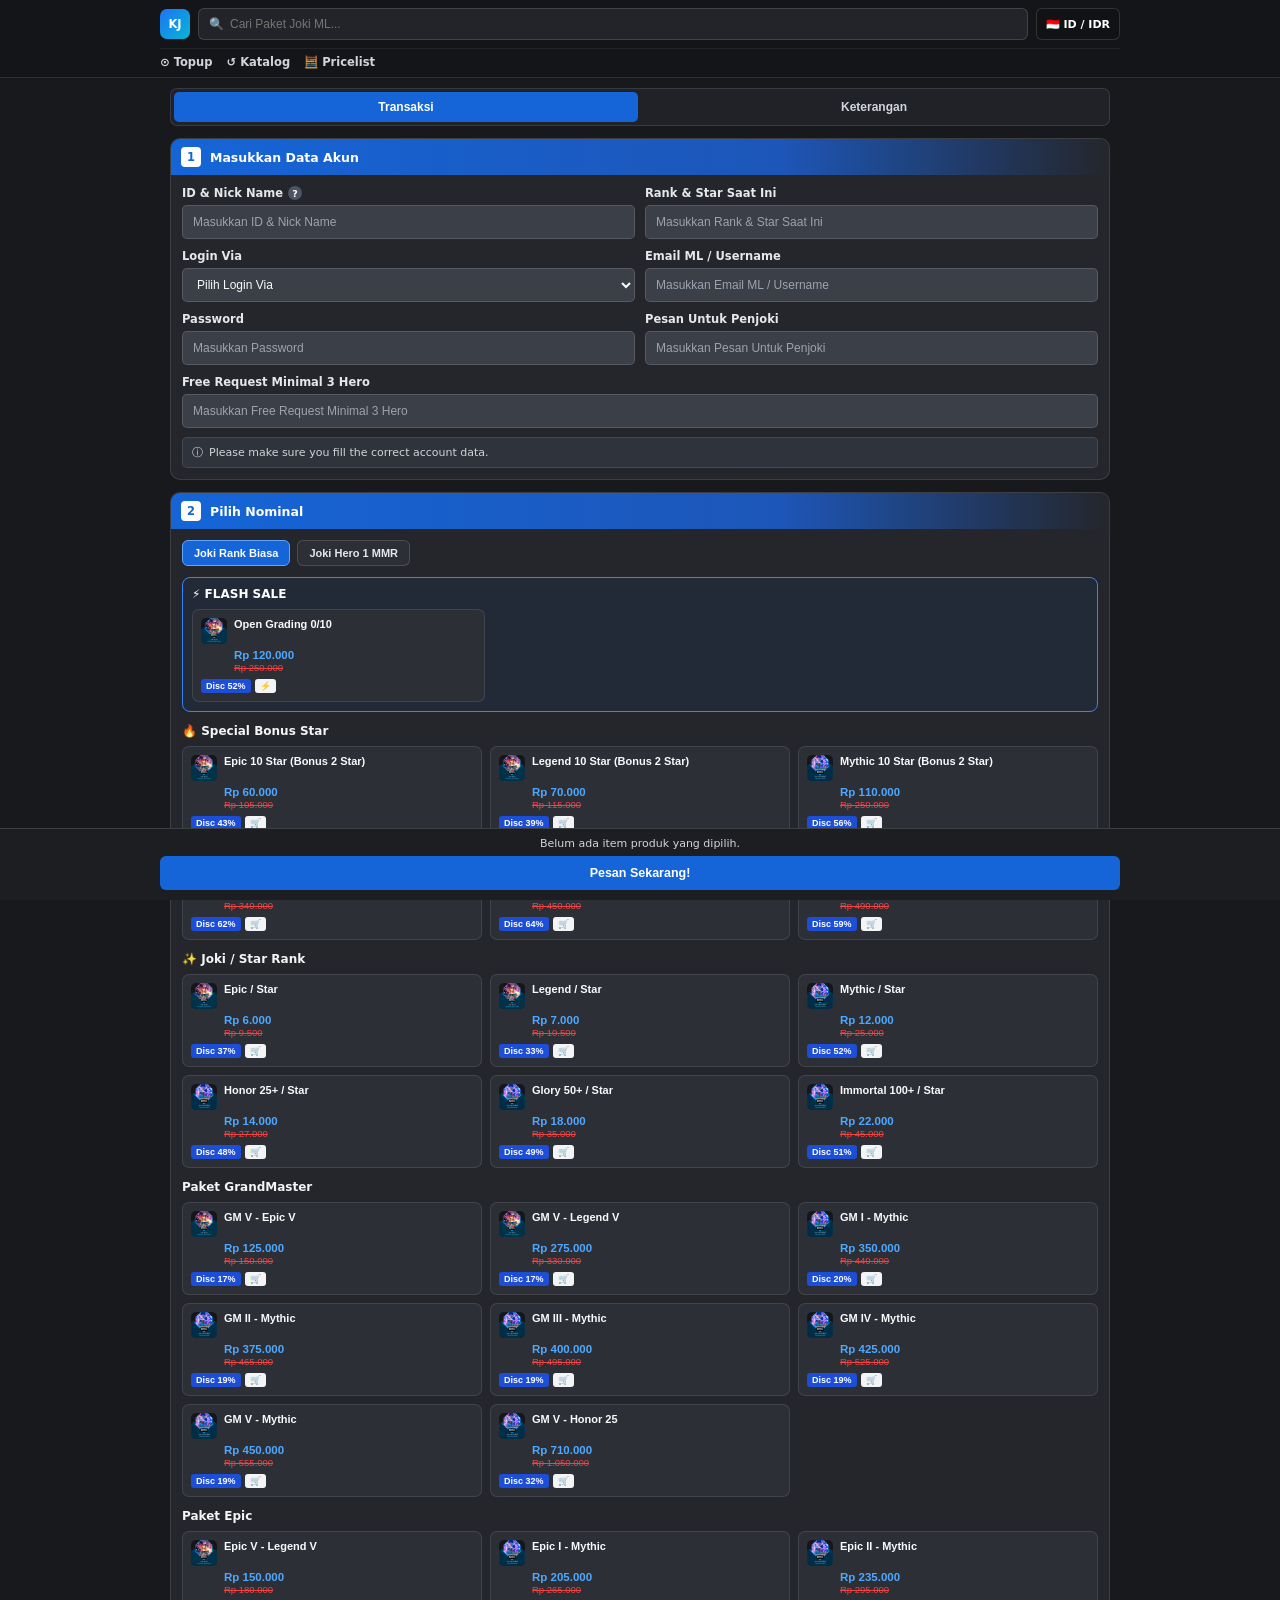
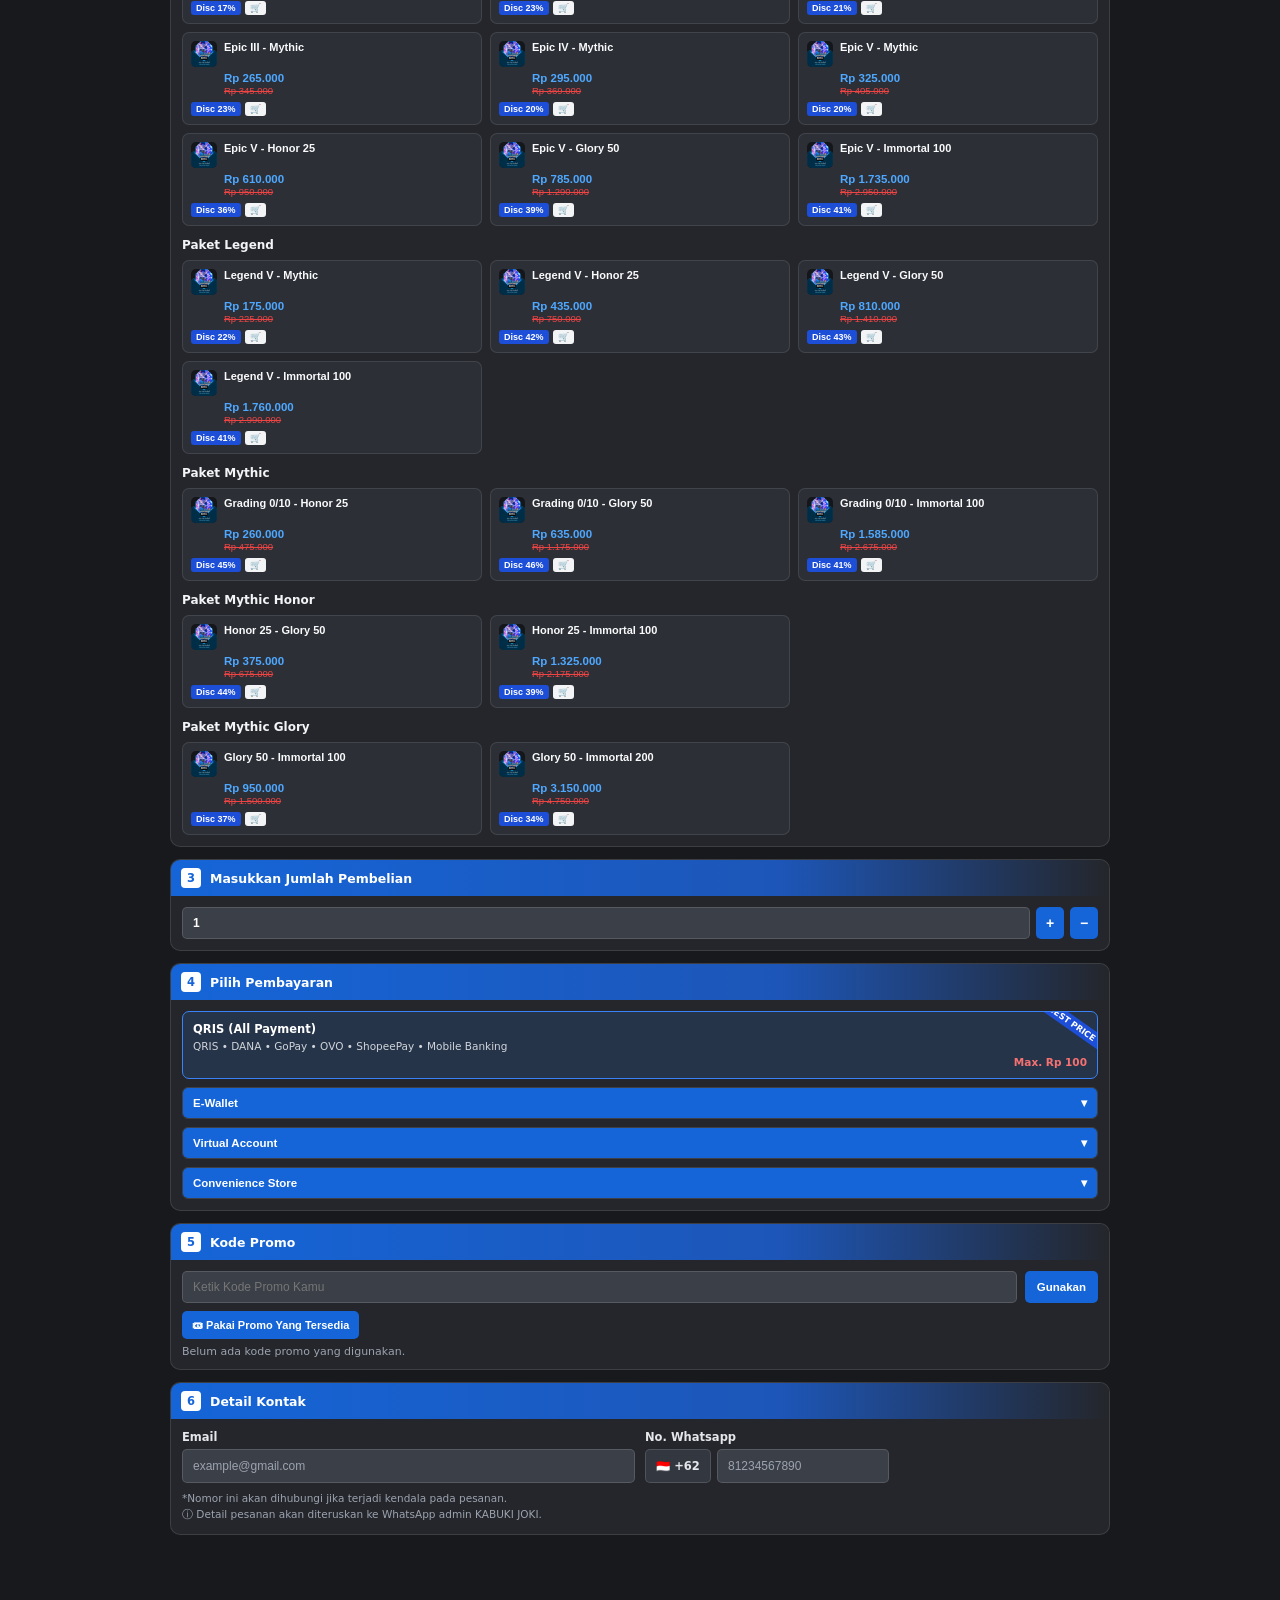
==== commit 9a77a5ad: "Update joki.html" ====
--- a/joki.html
+++ b/joki.html
@@ -231,6 +231,31 @@
       padding: 11px;
     }
 
+    /* Layanan Switcher */
+    .joki-switch {
+      display: flex;
+      gap: 7px;
+      margin-bottom: 11px;
+      flex-wrap: wrap;
+    }
+
+    .switch-btn {
+      padding: 6px 11px;
+      border-radius: 6px;
+      border: 1px solid rgba(255, 255, 255, 0.14);
+      background: var(--bg-card);
+      color: #e5e7eb;
+      font-size: 11px;
+      font-weight: 800;
+      cursor: pointer;
+    }
+
+    .switch-btn.active {
+      background: var(--blue-bar);
+      border-color: #60a5fa;
+      color: #fff;
+    }
+
     /* Form Grid */
     .grid-2 {
       display: grid;
@@ -746,7 +771,7 @@
       <h3>Ketentuan Joki Mobile Legends - KABUKI JOKI</h3>
       <ul>
         <li>Matikan sementara verifikasi akun dua langkah (2FA) saat proses login berlangsung, atau pilih opsi Mabar/Gendong jika tidak ingin akun di-login.</li>
-        <li>Cantumkan minimal 3 hero request beserta catatan jam login akun agar pengerjaan berjalan lancar.</li>
+        <li>Cantumkan request hero serta catatan jam login akun agar pengerjaan berjalan lancar.</li>
         <li>Setelah klik <strong>Pesan Sekarang!</strong>, detail pesanan otomatis tersusun untuk dikirim ke WhatsApp admin.</li>
       </ul>
     </section>
@@ -791,7 +816,7 @@
               <input id="f-pesan-joki" type="text" placeholder="Masukkan Pesan Untuk Penjoki" />
             </div>
             <div class="field field-full">
-              <label for="f-req-hero">Free Request Minimal 3 Hero</label>
+              <label id="lbl-req-hero" for="f-req-hero">Free Request Minimal 3 Hero</label>
               <input id="f-req-hero" type="text" placeholder="Masukkan Free Request Minimal 3 Hero" />
             </div>
           </div>
@@ -809,13 +834,18 @@
           <h2 class="step-title">Pilih Nominal</h2>
         </div>
         <div class="step-body">
-          <!-- Flash Sale Box -->
-          <div class="flash-box">
+          <div class="joki-switch">
+            <button type="button" id="sw-rank" class="switch-btn">Joki Rank Biasa</button>
+            <button type="button" id="sw-mmr" class="switch-btn">Joki Hero 1 MMR</button>
+          </div>
+
+          <!-- Flash Sale Box (khusus Joki Rank Biasa) -->
+          <div id="flash-box-wrap" class="flash-box">
             <div class="flash-label">⚡ FLASH SALE</div>
             <div id="flash-grid" class="nominal-grid"></div>
           </div>
 
-          <!-- Kategori Paket Lainnya -->
+          <!-- Kategori Paket -->
           <div id="regular-groups"></div>
         </div>
       </section>
@@ -951,6 +981,32 @@
         <text x="60" y="66" text-anchor="middle" font-family="system-ui,sans-serif" font-size="16" font-weight="900" fill="#60a5fa">KJ ML</text>
       </svg>`);
 
+    function detectInitialMmrMode() {
+      const hrefLower = window.location.href.toLowerCase();
+      const params = new URLSearchParams(window.location.search);
+      const raw = [
+        params.get("layanan"),
+        params.get("id"),
+        params.get("mode"),
+        params.get("joki"),
+        params.get("paket")
+      ]
+        .filter(Boolean)
+        .join(" ")
+        .toLowerCase();
+
+      return (
+        raw.includes("mmr") ||
+        raw.includes("1-hero") ||
+        raw.includes("1_hero") ||
+        raw.includes("hero-mmr") ||
+        hrefLower.includes("joki-hero-mmr") ||
+        hrefLower.includes("mmr")
+      );
+    }
+
+    let isHeroMmrMode = detectInitialMmrMode();
+
     const FLASH_ITEMS = [
       {
         name: "Open Grading 0/10",
@@ -959,6 +1015,23 @@
         disc: "Disc 52%",
         tag: "⚡",
         icon: "1795684016988.png"
+      }
+    ];
+
+    const HERO_MMR_GROUPS = [
+      {
+        title: "✨ Joki / Star Rank 1 Hero MMR",
+        items: [
+          { name: "Master / Star", price: 6000, strike: 10000, disc: "Disc 40%", tag: "🛒", icon: "1795684363565.png" },
+          { name: "GrandMaster / Star", price: 7000, strike: 11000, disc: "Disc 36%", tag: "🛒", icon: "1795684363565.png" },
+          { name: "Epic / Star", price: 9000, strike: 14000, disc: "Disc 36%", tag: "🛒", icon: "1795684363565.png" },
+          { name: "Legend / Star", price: 10000, strike: 16000, disc: "Disc 37%", tag: "🛒", icon: "1795684363565.png" },
+          { name: "Mythic / Star", price: 19000, strike: 25000, disc: "Disc 24%", tag: "🛒", icon: "1795684363565.png" },
+          { name: "Honor 25+ / Star", price: 21000, strike: 29000, disc: "Disc 28%", tag: "🛒", icon: "1795684363565.png" },
+          { name: "Glory 50+ / Star", price: 26000, strike: 36000, disc: "Disc 28%", tag: "🛒", icon: "1795684363565.png" },
+          { name: "Immortal 100+ / Star", price: 30000, strike: 40000, disc: "Disc 25%", tag: "🛒", icon: "1795684363565.png" },
+          { name: "Open Grading 0/10", price: 180000, strike: 260000, disc: "Disc 31%", tag: "🛒", icon: "1795684363565.png" }
+        ]
       }
     ];
 
@@ -1050,12 +1123,48 @@
     let promoDiscount = 0;
     let searchFilter = "";
 
+    const flashBoxWrap = document.getElementById("flash-box-wrap");
     const flashGrid = document.getElementById("flash-grid");
     const regularGroups = document.getElementById("regular-groups");
     const filterPaketInput = document.getElementById("filter-paket");
     const qtyInput = document.getElementById("f-qty");
     const bottomSummary = document.getElementById("bottom-summary");
     const btnPesan = document.getElementById("btn-pesan");
+    const swRank = document.getElementById("sw-rank");
+    const swMmr = document.getElementById("sw-mmr");
+
+    function getActiveGroups() {
+      return isHeroMmrMode ? HERO_MMR_GROUPS : REGULAR_GROUPS;
+    }
+
+    function applyLayananMode() {
+      swRank.classList.toggle("active", !isHeroMmrMode);
+      swMmr.classList.toggle("active", isHeroMmrMode);
+
+      if (isHeroMmrMode) {
+        document.title = "Joki / Star Rank 1 Hero MMR - KABUKI JOKI";
+        document.getElementById("lbl-req-hero").textContent = "Request 1 Hero (Opsi jika di Ban/Pick) 1 Role";
+        document.getElementById("f-req-hero").placeholder = "Masukkan Request 1 Hero (Opsi jika di Ban/Pick) 1 Role";
+        flashBoxWrap.classList.add("hidden");
+      } else {
+        document.title = "Joki Mobile Legends - KABUKI JOKI";
+        document.getElementById("lbl-req-hero").textContent = "Free Request Minimal 3 Hero";
+        document.getElementById("f-req-hero").placeholder = "Masukkan Free Request Minimal 3 Hero";
+        flashBoxWrap.classList.remove("hidden");
+      }
+    }
+
+    function switchMode(mmrMode) {
+      if (isHeroMmrMode === mmrMode) return;
+      isHeroMmrMode = mmrMode;
+      selectedItem = null;
+      applyLayananMode();
+      renderNominals();
+      updateSummary();
+    }
+
+    swRank.addEventListener("click", () => switchMode(false));
+    swMmr.addEventListener("click", () => switchMode(true));
 
     function rupiah(n) {
       return "Rp " + Number(n || 0).toLocaleString("id-ID");
@@ -1086,30 +1195,35 @@
 
     function renderNominals() {
       const q = searchFilter.trim().toLowerCase();
-
-      const flashFiltered = FLASH_ITEMS.map((item, idx) => ({ item, idx })).filter(
-        ({ item }) => !q || item.name.toLowerCase().includes(q)
-      );
-
-      flashGrid.innerHTML = flashFiltered.length
-        ? flashFiltered.map(({ item, idx }) => cardTemplate(item, "flash", 0, idx)).join("")
-        : `<div class="nom-name" style="grid-column:1/-1;color:#9ca3af;">Tidak ada paket flash sale sesuai pencarian.</div>`;
-
-      const groupsHtml = REGULAR_GROUPS.map((group, gIdx) => {
-        const matched = group.items
-          .map((item, iIdx) => ({ item, iIdx }))
-          .filter(({ item }) => !q || item.name.toLowerCase().includes(q) || group.title.toLowerCase().includes(q));
-
-        if (!matched.length) return "";
-        return `
-          <div class="cat-block">
-            <div class="cat-heading">${group.title}</div>
-            <div class="nominal-grid">
-              ${matched.map(({ item, iIdx }) => cardTemplate(item, "reg", gIdx, iIdx)).join("")}
+      const activeGroups = getActiveGroups();
+
+      if (!isHeroMmrMode) {
+        const flashFiltered = FLASH_ITEMS.map((item, idx) => ({ item, idx })).filter(
+          ({ item }) => !q || item.name.toLowerCase().includes(q)
+        );
+
+        flashGrid.innerHTML = flashFiltered.length
+          ? flashFiltered.map(({ item, idx }) => cardTemplate(item, "flash", 0, idx)).join("")
+          : `<div class="nom-name" style="grid-column:1/-1;color:#9ca3af;">Tidak ada paket flash sale sesuai pencarian.</div>`;
+      }
+
+      const groupsHtml = activeGroups
+        .map((group, gIdx) => {
+          const matched = group.items
+            .map((item, iIdx) => ({ item, iIdx }))
+            .filter(({ item }) => !q || item.name.toLowerCase().includes(q) || group.title.toLowerCase().includes(q));
+
+          if (!matched.length) return "";
+          return `
+            <div class="cat-block">
+              <div class="cat-heading">${group.title}</div>
+              <div class="nominal-grid">
+                ${matched.map(({ item, iIdx }) => cardTemplate(item, "reg", gIdx, iIdx)).join("")}
+              </div>
             </div>
-          </div>
-        `;
-      }).join("");
+          `;
+        })
+        .join("");
 
       regularGroups.innerHTML = groupsHtml || `<div class="nom-name" style="color:#9ca3af;">Paket tidak ditemukan.</div>`;
 
@@ -1118,7 +1232,7 @@
           const src = btn.dataset.src;
           const g = Number(btn.dataset.g);
           const i = Number(btn.dataset.i);
-          const obj = src === "flash" ? FLASH_ITEMS[i] : REGULAR_GROUPS[g].items[i];
+          const obj = src === "flash" ? FLASH_ITEMS[i] : getActiveGroups()[g].items[i];
           selectedItem = { ...obj, sourceType: src, gIdx: g, iIdx: i };
           renderNominals();
           updateSummary();
@@ -1265,7 +1379,7 @@
       const total = getFinalTotal();
 
       const msg = [
-        "*ORDER JOKI ML - KABUKI JOKI*",
+        `*ORDER ${isHeroMmrMode ? "JOKI 1 HERO MMR" : "JOKI ML"} - KABUKI JOKI*`,
         "-----------------------------",
         `Paket: *${selectedItem.name}*`,
         `Jumlah: ${qty}`,
@@ -1279,7 +1393,7 @@
         `Email ML / Username: ${emailMl}`,
         `Password: ${password}`,
         `Pesan Untuk Penjoki: ${pesanJoki}`,
-        `Request Hero: ${reqHero}`,
+        `${isHeroMmrMode ? "Request 1 Hero & Role" : "Request Hero"}: ${reqHero}`,
         "-----------------------------",
         `No. WA: +62${waBuyer.replace(/^0+/, "")}`,
         `Email: ${emailBuyer}`
@@ -1288,8 +1402,10 @@
       window.open(`https://wa.me/${WA_NUMBER}?text=${encodeURIComponent(msg)}`, "_blank", "noopener,noreferrer");
     });
 
+    applyLayananMode();
     renderNominals();
     updateSummary();
   </script>
 </body>
 </html>
+ 
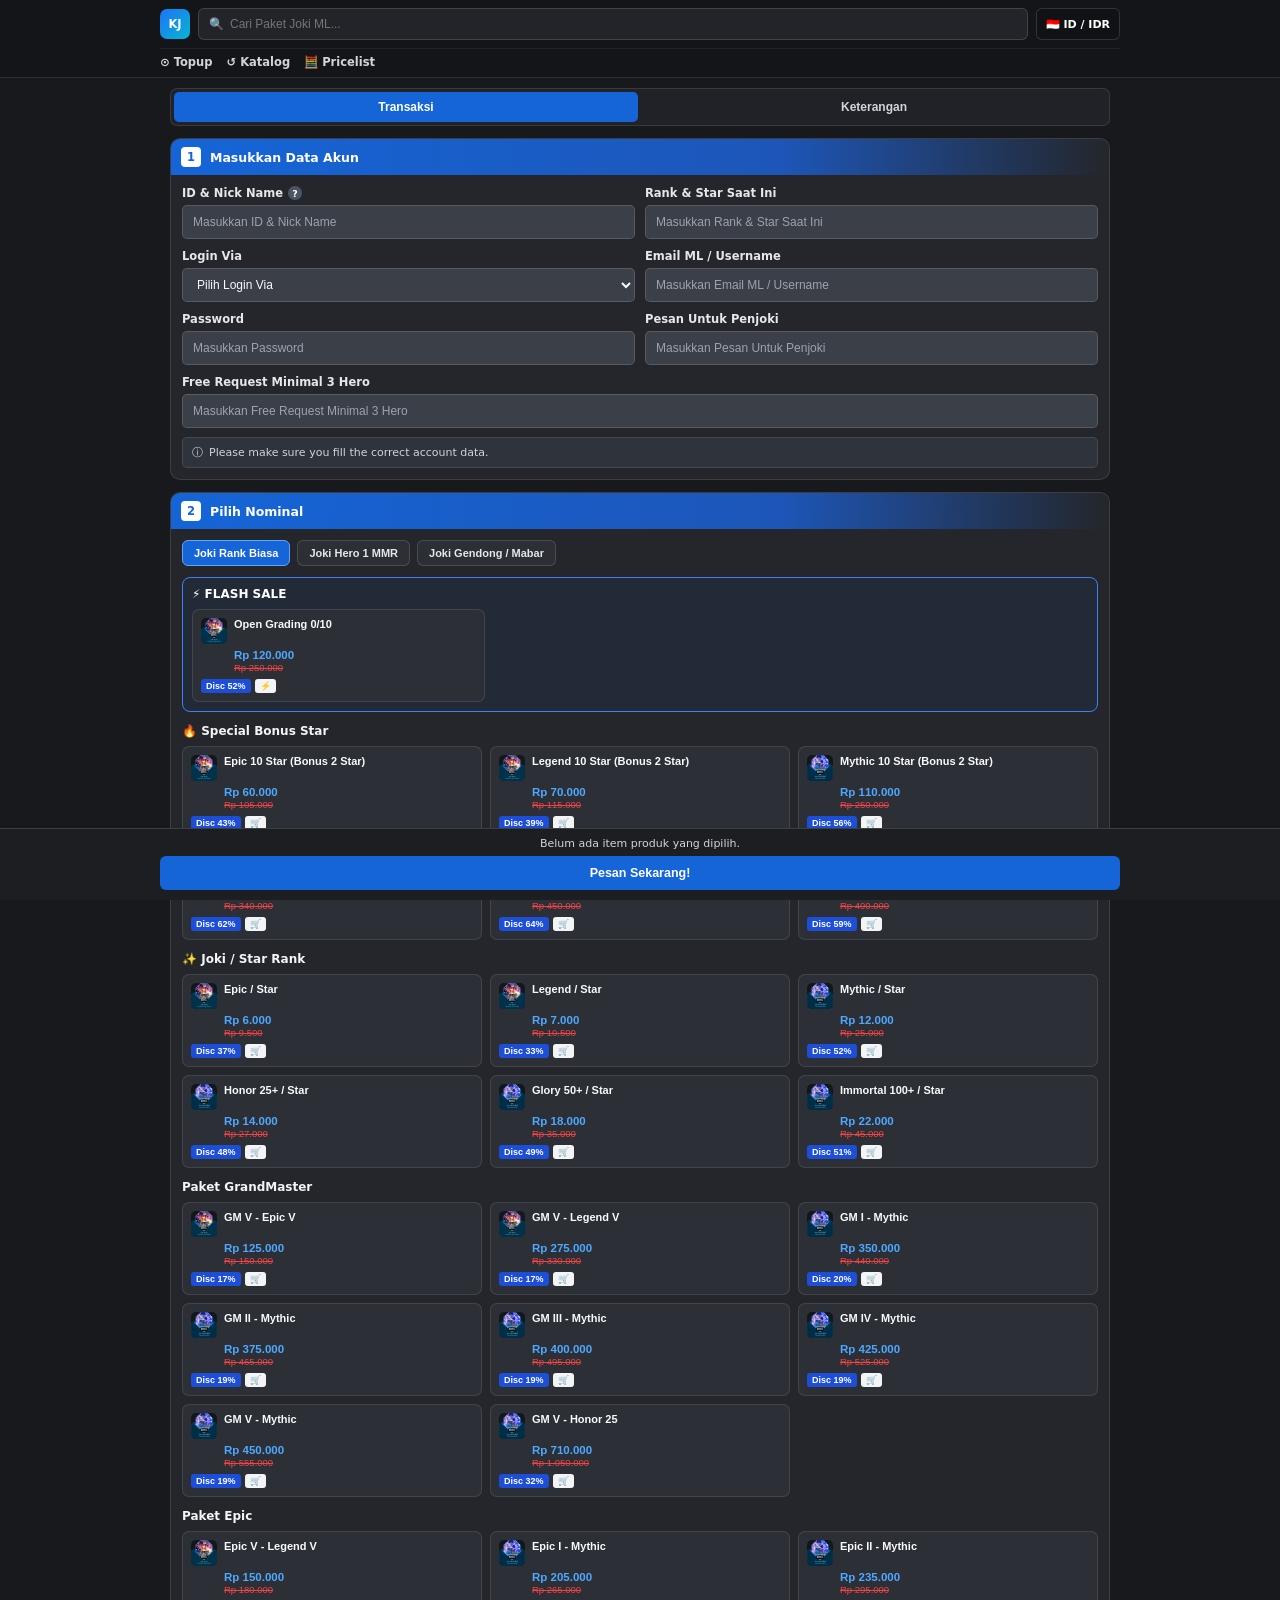
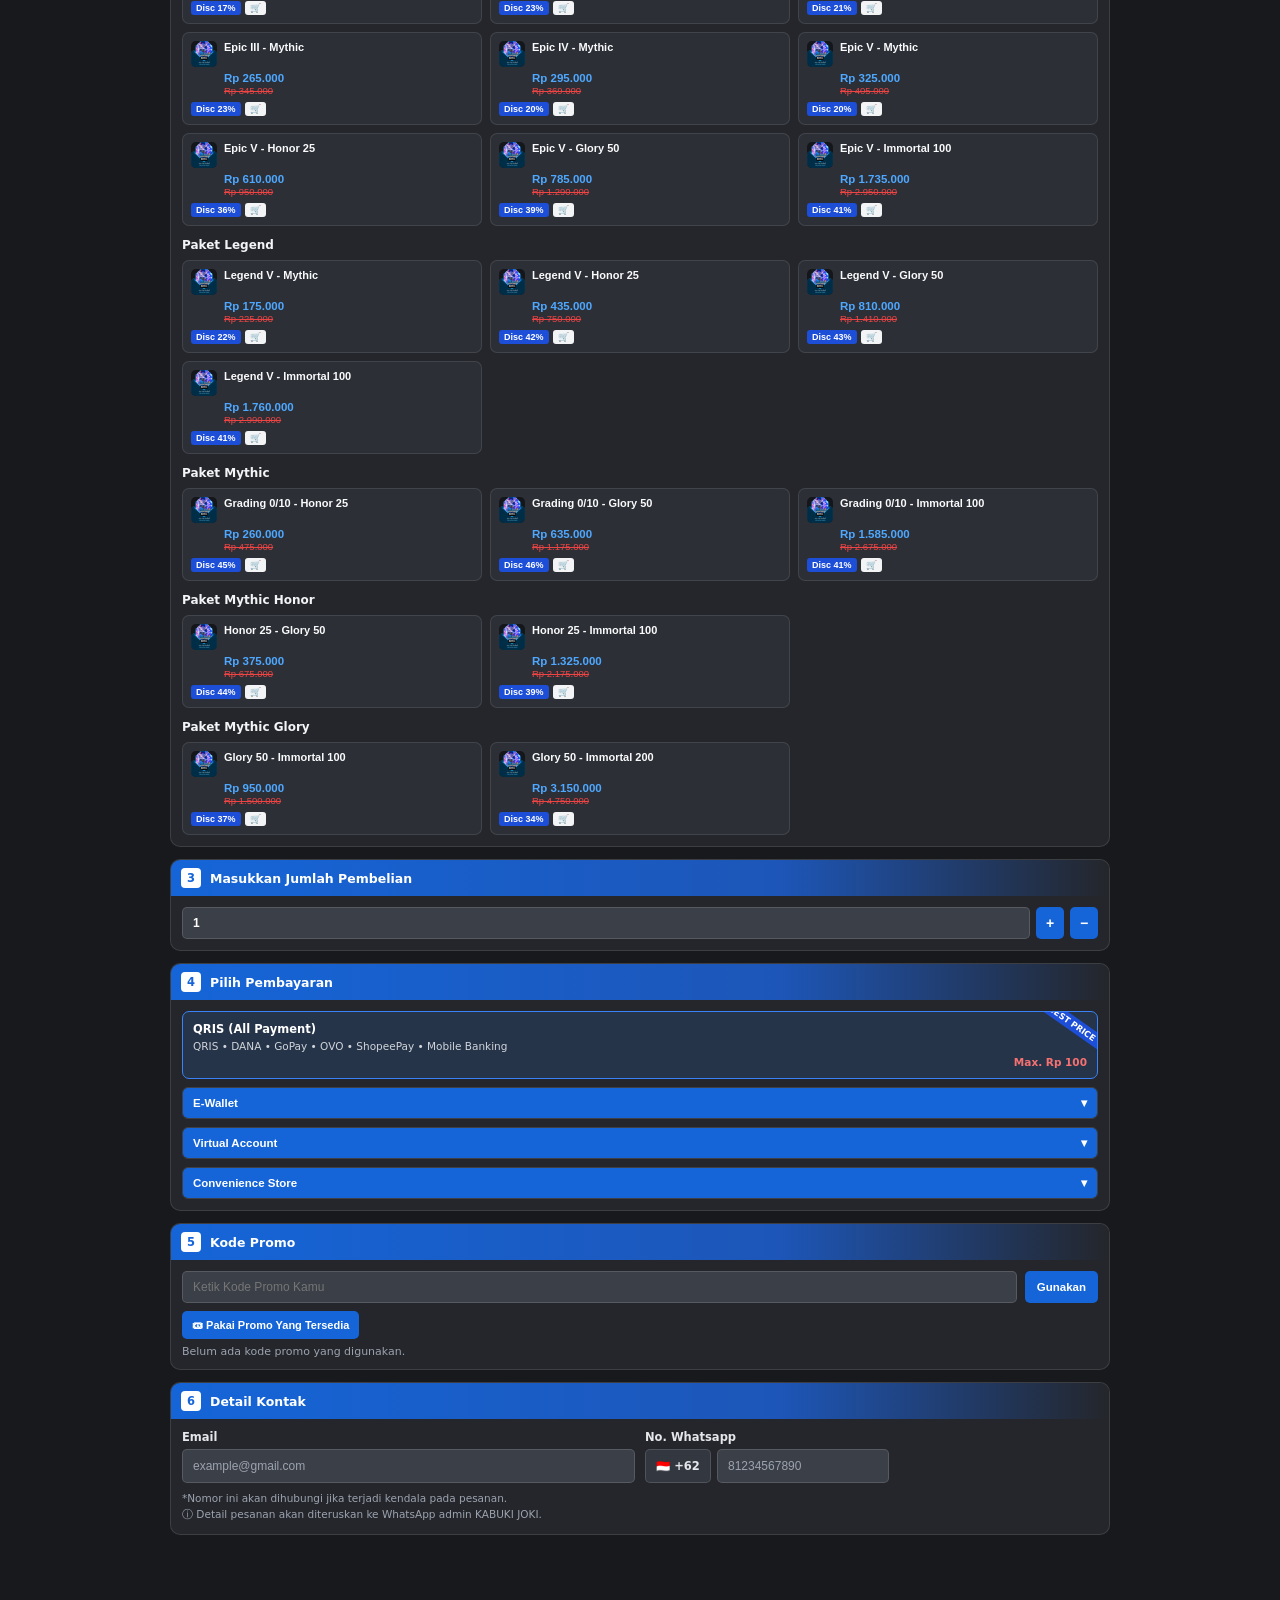
==== commit fa9172a7: "Update joki.html" ====
--- a/joki.html
+++ b/joki.html
@@ -142,6 +142,95 @@
       padding: 10px 10px 0;
     }
 
+    /* Gendong Hero Banner */
+    .gendong-hero {
+      background: var(--bg-panel);
+      border: 1px solid var(--border-line);
+      border-radius: 10px;
+      overflow: hidden;
+      margin-bottom: 10px;
+    }
+
+    .gendong-banner {
+      background: linear-gradient(135deg, #0d2b6b 0%, #1565d8 52%, #0891b2 100%);
+      padding: 18px 14px;
+      text-align: center;
+      border-bottom: 1px solid var(--border-line);
+    }
+
+    .gendong-banner-badge {
+      display: inline-block;
+      background: rgba(15, 23, 42, 0.65);
+      border: 1px solid rgba(255, 255, 255, 0.25);
+      color: #e0f2fe;
+      font-size: 10px;
+      font-weight: 800;
+      letter-spacing: 0.6px;
+      padding: 3px 9px;
+      border-radius: 999px;
+      margin-bottom: 6px;
+    }
+
+    .gendong-banner h1 {
+      font-size: 19px;
+      font-weight: 900;
+      color: #fff;
+      text-shadow: 0 2px 8px rgba(0, 0, 0, 0.4);
+    }
+
+    .gendong-banner p {
+      font-size: 11.5px;
+      color: #e0f2fe;
+      margin-top: 3px;
+    }
+
+    .gendong-meta {
+      display: flex;
+      align-items: center;
+      gap: 11px;
+      padding: 10px 12px;
+      background: #202227;
+    }
+
+    .gendong-thumb {
+      width: 44px;
+      height: 52px;
+      border-radius: 7px;
+      background: linear-gradient(160deg, #1d4ed8, #0284c7);
+      border: 1px solid rgba(255, 255, 255, 0.18);
+      display: grid;
+      place-items: center;
+      font-size: 11px;
+      font-weight: 900;
+      color: #fff;
+      text-align: center;
+      line-height: 1.15;
+      flex-shrink: 0;
+    }
+
+    .gendong-title {
+      font-size: 13px;
+      font-weight: 900;
+      color: #fff;
+    }
+
+    .gendong-sub {
+      font-size: 11px;
+      color: var(--text-muted);
+      margin-top: 1px;
+    }
+
+    .gendong-perks {
+      display: flex;
+      flex-wrap: wrap;
+      gap: 12px;
+      padding: 8px 12px;
+      font-size: 11px;
+      font-weight: 700;
+      color: #e5e7eb;
+      border-top: 1px solid rgba(255, 255, 255, 0.06);
+    }
+
     /* Top Mode Tabs (Transaksi / Keterangan) */
     .mode-tabs {
       display: grid;
@@ -760,6 +849,27 @@
   </header>
 
   <main class="container">
+    <!-- Banner Khusus Mode Joki Gendong / Mabar -->
+    <section id="gendong-hero" class="gendong-hero hidden">
+      <div class="gendong-banner">
+        <span class="gendong-banner-badge">KABUKI JOKI • MABAR / GENDONG</span>
+        <h1>JOKI GENDONG / MABAR</h1>
+        <p>Main bareng penjoki profesional Mobile Legends tanpa serahkan password akun</p>
+      </div>
+      <div class="gendong-meta">
+        <div class="gendong-thumb">ML<br />MABAR</div>
+        <div>
+          <div class="gendong-title">JOKI GENDONG / MABAR</div>
+          <div class="gendong-sub">Mobile Legends</div>
+        </div>
+      </div>
+      <div class="gendong-perks">
+        <span>⚡ Proses Cepat</span>
+        <span>💬 Layanan Chat 24/7</span>
+        <span>🛡️ Pembayaran Aman</span>
+      </div>
+    </section>
+
     <!-- Transaksi / Keterangan Tabs -->
     <div class="mode-tabs">
       <button type="button" id="tab-transaksi" class="mode-tab active">Transaksi</button>
@@ -770,8 +880,8 @@
     <section id="panel-keterangan" class="info-box hidden">
       <h3>Ketentuan Joki Mobile Legends - KABUKI JOKI</h3>
       <ul>
-        <li>Matikan sementara verifikasi akun dua langkah (2FA) saat proses login berlangsung, atau pilih opsi Mabar/Gendong jika tidak ingin akun di-login.</li>
-        <li>Cantumkan request hero serta catatan jam login akun agar pengerjaan berjalan lancar.</li>
+        <li>Untuk <strong>Joki Gendong / Mabar</strong>, tidak perlu memberikan email maupun password akun. Siapkan jadwal main dan role kamu.</li>
+        <li>Untuk <strong>Joki Rank / 1 Hero MMR</strong>, matikan sementara verifikasi akun dua langkah (2FA) saat proses login berlangsung.</li>
         <li>Setelah klik <strong>Pesan Sekarang!</strong>, detail pesanan otomatis tersusun untuk dikirim ke WhatsApp admin.</li>
       </ul>
     </section>
@@ -784,42 +894,7 @@
           <h2 class="step-title">Masukkan Data Akun</h2>
         </div>
         <div class="step-body">
-          <div class="grid-2">
-            <div class="field">
-              <label for="f-id-nick">ID &amp; Nick Name <span class="q-icon">?</span></label>
-              <input id="f-id-nick" type="text" placeholder="Masukkan ID &amp; Nick Name" required />
-            </div>
-            <div class="field">
-              <label for="f-rank-now">Rank &amp; Star Saat Ini</label>
-              <input id="f-rank-now" type="text" placeholder="Masukkan Rank &amp; Star Saat Ini" required />
-            </div>
-            <div class="field">
-              <label for="f-login-via">Login Via</label>
-              <select id="f-login-via">
-                <option value="">Pilih Login Via</option>
-                <option value="Moonton">Moonton</option>
-                <option value="VK">VK</option>
-                <option value="TikTok">TikTok</option>
-                <option value="Mabar / Gendong">Mabar / Gendong</option>
-              </select>
-            </div>
-            <div class="field">
-              <label for="f-email-ml">Email ML / Username</label>
-              <input id="f-email-ml" type="text" placeholder="Masukkan Email ML / Username" />
-            </div>
-            <div class="field">
-              <label for="f-password">Password</label>
-              <input id="f-password" type="text" placeholder="Masukkan Password" />
-            </div>
-            <div class="field">
-              <label for="f-pesan-joki">Pesan Untuk Penjoki</label>
-              <input id="f-pesan-joki" type="text" placeholder="Masukkan Pesan Untuk Penjoki" />
-            </div>
-            <div class="field field-full">
-              <label id="lbl-req-hero" for="f-req-hero">Free Request Minimal 3 Hero</label>
-              <input id="f-req-hero" type="text" placeholder="Masukkan Free Request Minimal 3 Hero" />
-            </div>
-          </div>
+          <div id="account-fields" class="grid-2"></div>
           <div class="account-tip">
             <span>ⓘ</span>
             <span>Please make sure you fill the correct account data.</span>
@@ -837,6 +912,7 @@
           <div class="joki-switch">
             <button type="button" id="sw-rank" class="switch-btn">Joki Rank Biasa</button>
             <button type="button" id="sw-mmr" class="switch-btn">Joki Hero 1 MMR</button>
+            <button type="button" id="sw-gendong" class="switch-btn">Joki Gendong / Mabar</button>
           </div>
 
           <!-- Flash Sale Box (khusus Joki Rank Biasa) -->
@@ -981,7 +1057,8 @@
         <text x="60" y="66" text-anchor="middle" font-family="system-ui,sans-serif" font-size="16" font-weight="900" fill="#60a5fa">KJ ML</text>
       </svg>`);
 
-    function detectInitialMmrMode() {
+    // Mode: "rank" | "mmr" | "gendong"
+    function detectInitialMode() {
       const hrefLower = window.location.href.toLowerCase();
       const params = new URLSearchParams(window.location.search);
       const raw = [
@@ -995,17 +1072,23 @@
         .join(" ")
         .toLowerCase();
 
-      return (
+      if (raw.includes("gendong") || raw.includes("mabar") || hrefLower.includes("gendong") || hrefLower.includes("mabar")) {
+        return "gendong";
+      }
+      if (
         raw.includes("mmr") ||
         raw.includes("1-hero") ||
         raw.includes("1_hero") ||
         raw.includes("hero-mmr") ||
         hrefLower.includes("joki-hero-mmr") ||
         hrefLower.includes("mmr")
-      );
-    }
-
-    let isHeroMmrMode = detectInitialMmrMode();
+      ) {
+        return "mmr";
+      }
+      return "rank";
+    }
+
+    let currentMode = detectInitialMode();
 
     const FLASH_ITEMS = [
       {
@@ -1035,7 +1118,21 @@
       }
     ];
 
-    const REGULAR_GROUPS = [
+    const GENDONG_GROUPS = [
+      {
+        title: "Joki Gendong / WIN",
+        items: [
+          { name: "Mabar Epic / Win", price: 7000, strike: 12000, disc: "Disc 42%", tag: "🛒", icon: "1795684016988.png" },
+          { name: "Mabar Legend / Win", price: 8000, strike: 15000, disc: "Disc 47%", tag: "🛒", icon: "1795684016988.png" },
+          { name: "Mabar Mythic / Win", price: 14000, strike: 25000, disc: "Disc 44%", tag: "🛒", icon: "1795684363565.png" },
+          { name: "Mabar Honor / Win", price: 16000, strike: 28000, disc: "Disc 43%", tag: "🛒", icon: "1795684363565.png" },
+          { name: "Mabar Glory / Win", price: 21000, strike: 35000, disc: "Disc 40%", tag: "🛒", icon: "1795684363565.png" },
+          { name: "Mabar Immortal / Win", price: 35000, strike: 50000, disc: "Disc 30%", tag: "🛒", icon: "1795684363565.png" }
+        ]
+      }
+    ];
+
+    const RANK_GROUPS = [
       {
         title: "🔥 Special Bonus Star",
         items: [
@@ -1123,6 +1220,8 @@
     let promoDiscount = 0;
     let searchFilter = "";
 
+    const gendongHero = document.getElementById("gendong-hero");
+    const accountFields = document.getElementById("account-fields");
     const flashBoxWrap = document.getElementById("flash-box-wrap");
     const flashGrid = document.getElementById("flash-grid");
     const regularGroups = document.getElementById("regular-groups");
@@ -1132,39 +1231,126 @@
     const btnPesan = document.getElementById("btn-pesan");
     const swRank = document.getElementById("sw-rank");
     const swMmr = document.getElementById("sw-mmr");
+    const swGendong = document.getElementById("sw-gendong");
 
     function getActiveGroups() {
-      return isHeroMmrMode ? HERO_MMR_GROUPS : REGULAR_GROUPS;
+      if (currentMode === "gendong") return GENDONG_GROUPS;
+      if (currentMode === "mmr") return HERO_MMR_GROUPS;
+      return RANK_GROUPS;
+    }
+
+    function renderAccountForm() {
+      if (currentMode === "gendong") {
+        accountFields.innerHTML = `
+          <div class="field">
+            <label for="f-id-nick">ID &amp; Nick Name <span class="q-icon">?</span></label>
+            <input id="f-id-nick" type="text" placeholder="Masukkan ID &amp; Nick Name" required />
+          </div>
+          <div class="field">
+            <label for="f-rank-now">Rank &amp; Star Saat Ini</label>
+            <input id="f-rank-now" type="text" placeholder="Masukkan Rank &amp; Star Saat Ini" required />
+          </div>
+          <div class="field">
+            <label for="f-jadwal-mabar">Tanggal &amp; Jam Booking Main</label>
+            <input id="f-jadwal-mabar" type="text" placeholder="Masukkan Tanggal &amp; Jam Booking Main" />
+          </div>
+          <div class="field">
+            <label for="f-role-kamu">Role Kamu</label>
+            <select id="f-role-kamu">
+              <option value="">Pilih Role Kamu</option>
+              <option value="Gold Lane">Gold Lane</option>
+              <option value="EXP Lane">EXP Lane</option>
+              <option value="Mid Lane">Mid Lane</option>
+              <option value="Roamer">Roamer</option>
+              <option value="Jungler">Jungler</option>
+            </select>
+          </div>
+          <div class="field field-full">
+            <label for="f-pesan-joki">Pesan Untuk Penjoki</label>
+            <input id="f-pesan-joki" type="text" placeholder="Masukkan Pesan Untuk Penjoki" />
+          </div>
+        `;
+        return;
+      }
+
+      const reqLabel =
+        currentMode === "mmr"
+          ? "Request 1 Hero (Opsi jika di Ban/Pick) 1 Role"
+          : "Free Request Minimal 3 Hero";
+      const reqPlaceholder =
+        currentMode === "mmr"
+          ? "Masukkan Request 1 Hero (Opsi jika di Ban/Pick) 1 Role"
+          : "Masukkan Free Request Minimal 3 Hero";
+
+      accountFields.innerHTML = `
+        <div class="field">
+          <label for="f-id-nick">ID &amp; Nick Name <span class="q-icon">?</span></label>
+          <input id="f-id-nick" type="text" placeholder="Masukkan ID &amp; Nick Name" required />
+        </div>
+        <div class="field">
+          <label for="f-rank-now">Rank &amp; Star Saat Ini</label>
+          <input id="f-rank-now" type="text" placeholder="Masukkan Rank &amp; Star Saat Ini" required />
+        </div>
+        <div class="field">
+          <label for="f-login-via">Login Via</label>
+          <select id="f-login-via">
+            <option value="">Pilih Login Via</option>
+            <option value="Moonton">Moonton</option>
+            <option value="VK">VK</option>
+            <option value="TikTok">TikTok</option>
+            <option value="Mabar / Gendong">Mabar / Gendong</option>
+          </select>
+        </div>
+        <div class="field">
+          <label for="f-email-ml">Email ML / Username</label>
+          <input id="f-email-ml" type="text" placeholder="Masukkan Email ML / Username" />
+        </div>
+        <div class="field">
+          <label for="f-password">Password</label>
+          <input id="f-password" type="text" placeholder="Masukkan Password" />
+        </div>
+        <div class="field">
+          <label for="f-pesan-joki">Pesan Untuk Penjoki</label>
+          <input id="f-pesan-joki" type="text" placeholder="Masukkan Pesan Untuk Penjoki" />
+        </div>
+        <div class="field field-full">
+          <label for="f-req-hero">${reqLabel}</label>
+          <input id="f-req-hero" type="text" placeholder="${reqPlaceholder}" />
+        </div>
+      `;
     }
 
     function applyLayananMode() {
-      swRank.classList.toggle("active", !isHeroMmrMode);
-      swMmr.classList.toggle("active", isHeroMmrMode);
-
-      if (isHeroMmrMode) {
+      swRank.classList.toggle("active", currentMode === "rank");
+      swMmr.classList.toggle("active", currentMode === "mmr");
+      swGendong.classList.toggle("active", currentMode === "gendong");
+
+      gendongHero.classList.toggle("hidden", currentMode !== "gendong");
+      flashBoxWrap.classList.toggle("hidden", currentMode !== "rank");
+
+      if (currentMode === "gendong") {
+        document.title = "Joki Gendong / Mabar ML - KABUKI JOKI";
+      } else if (currentMode === "mmr") {
         document.title = "Joki / Star Rank 1 Hero MMR - KABUKI JOKI";
-        document.getElementById("lbl-req-hero").textContent = "Request 1 Hero (Opsi jika di Ban/Pick) 1 Role";
-        document.getElementById("f-req-hero").placeholder = "Masukkan Request 1 Hero (Opsi jika di Ban/Pick) 1 Role";
-        flashBoxWrap.classList.add("hidden");
       } else {
         document.title = "Joki Mobile Legends - KABUKI JOKI";
-        document.getElementById("lbl-req-hero").textContent = "Free Request Minimal 3 Hero";
-        document.getElementById("f-req-hero").placeholder = "Masukkan Free Request Minimal 3 Hero";
-        flashBoxWrap.classList.remove("hidden");
       }
-    }
-
-    function switchMode(mmrMode) {
-      if (isHeroMmrMode === mmrMode) return;
-      isHeroMmrMode = mmrMode;
+
+      renderAccountForm();
+    }
+
+    function switchMode(nextMode) {
+      if (currentMode === nextMode) return;
+      currentMode = nextMode;
       selectedItem = null;
       applyLayananMode();
       renderNominals();
       updateSummary();
     }
 
-    swRank.addEventListener("click", () => switchMode(false));
-    swMmr.addEventListener("click", () => switchMode(true));
+    swRank.addEventListener("click", () => switchMode("rank"));
+    swMmr.addEventListener("click", () => switchMode("mmr"));
+    swGendong.addEventListener("click", () => switchMode("gendong"));
 
     function rupiah(n) {
       return "Rp " + Number(n || 0).toLocaleString("id-ID");
@@ -1197,7 +1383,7 @@
       const q = searchFilter.trim().toLowerCase();
       const activeGroups = getActiveGroups();
 
-      if (!isHeroMmrMode) {
+      if (currentMode === "rank") {
         const flashFiltered = FLASH_ITEMS.map((item, idx) => ({ item, idx })).filter(
           ({ item }) => !q || item.name.toLowerCase().includes(q)
         );
@@ -1359,13 +1545,9 @@
         return;
       }
 
-      const idNick = document.getElementById("f-id-nick").value.trim();
-      const rankNow = document.getElementById("f-rank-now").value.trim();
-      const loginVia = document.getElementById("f-login-via").value || "-";
-      const emailMl = document.getElementById("f-email-ml").value.trim() || "-";
-      const password = document.getElementById("f-password").value.trim() || "-";
-      const pesanJoki = document.getElementById("f-pesan-joki").value.trim() || "-";
-      const reqHero = document.getElementById("f-req-hero").value.trim() || "-";
+      const idNick = (document.getElementById("f-id-nick")?.value || "").trim();
+      const rankNow = (document.getElementById("f-rank-now")?.value || "").trim();
+      const pesanJoki = (document.getElementById("f-pesan-joki")?.value || "").trim() || "-";
       const promoCode = promoInput.value.trim() || "-";
       const emailBuyer = document.getElementById("f-email-buyer").value.trim() || "-";
       const waBuyer = document.getElementById("f-wa-buyer").value.trim();
@@ -1378,8 +1560,14 @@
       const qty = getQty();
       const total = getFinalTotal();
 
-      const msg = [
-        `*ORDER ${isHeroMmrMode ? "JOKI 1 HERO MMR" : "JOKI ML"} - KABUKI JOKI*`,
+      const lines = [
+        `*ORDER ${
+          currentMode === "gendong"
+            ? "JOKI GENDONG / MABAR"
+            : currentMode === "mmr"
+            ? "JOKI 1 HERO MMR"
+            : "JOKI ML"
+        } - KABUKI JOKI*`,
         "-----------------------------",
         `Paket: *${selectedItem.name}*`,
         `Jumlah: ${qty}`,
@@ -1388,18 +1576,36 @@
         `Kode Promo: ${promoCode}`,
         "-----------------------------",
         `ID & Nick Name: ${idNick}`,
-        `Rank & Star Saat Ini: ${rankNow}`,
-        `Login Via: ${loginVia}`,
-        `Email ML / Username: ${emailMl}`,
-        `Password: ${password}`,
-        `Pesan Untuk Penjoki: ${pesanJoki}`,
-        `${isHeroMmrMode ? "Request 1 Hero & Role" : "Request Hero"}: ${reqHero}`,
-        "-----------------------------",
-        `No. WA: +62${waBuyer.replace(/^0+/, "")}`,
-        `Email: ${emailBuyer}`
-      ].join("\n");
-
-      window.open(`https://wa.me/${WA_NUMBER}?text=${encodeURIComponent(msg)}`, "_blank", "noopener,noreferrer");
+        `Rank & Star Saat Ini: ${rankNow}`
+      ];
+
+      if (currentMode === "gendong") {
+        const jadwalMabar = (document.getElementById("f-jadwal-mabar")?.value || "").trim() || "-";
+        const roleKamu = document.getElementById("f-role-kamu")?.value || "-";
+        lines.push(`Tanggal & Jam Booking: ${jadwalMabar}`);
+        lines.push(`Role Kamu: ${roleKamu}`);
+        lines.push(`Pesan Untuk Penjoki: ${pesanJoki}`);
+      } else {
+        const loginVia = document.getElementById("f-login-via")?.value || "-";
+        const emailMl = (document.getElementById("f-email-ml")?.value || "").trim() || "-";
+        const password = (document.getElementById("f-password")?.value || "").trim() || "-";
+        const reqHero = (document.getElementById("f-req-hero")?.value || "").trim() || "-";
+        lines.push(`Login Via: ${loginVia}`);
+        lines.push(`Email ML / Username: ${emailMl}`);
+        lines.push(`Password: ${password}`);
+        lines.push(`Pesan Untuk Penjoki: ${pesanJoki}`);
+        lines.push(`${currentMode === "mmr" ? "Request 1 Hero & Role" : "Request Hero"}: ${reqHero}`);
+      }
+
+      lines.push("-----------------------------");
+      lines.push(`No. WA: +62${waBuyer.replace(/^0+/, "")}`);
+      lines.push(`Email: ${emailBuyer}`);
+
+      window.open(
+        `https://wa.me/${WA_NUMBER}?text=${encodeURIComponent(lines.join("\n"))}`,
+        "_blank",
+        "noopener,noreferrer"
+      );
     });
 
     applyLayananMode();
@@ -1408,4 +1614,3 @@
   </script>
 </body>
 </html>
- 
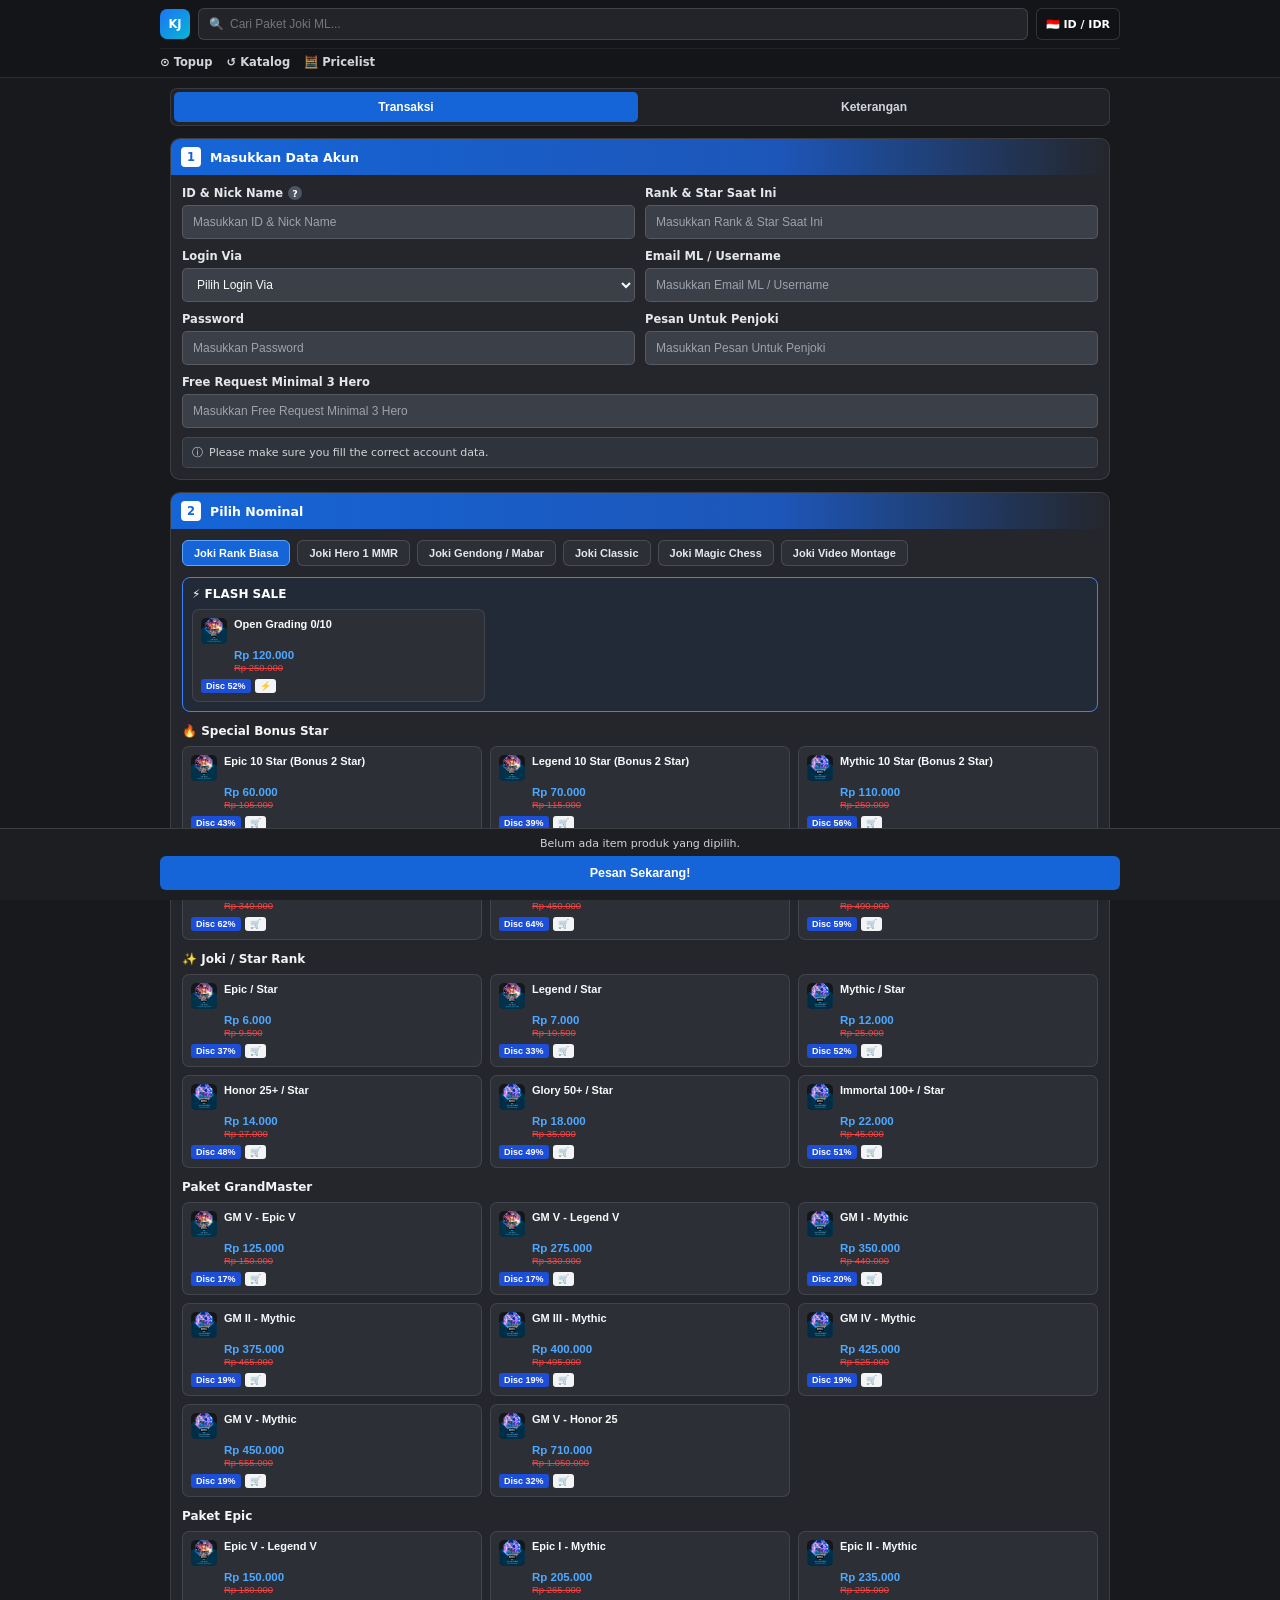
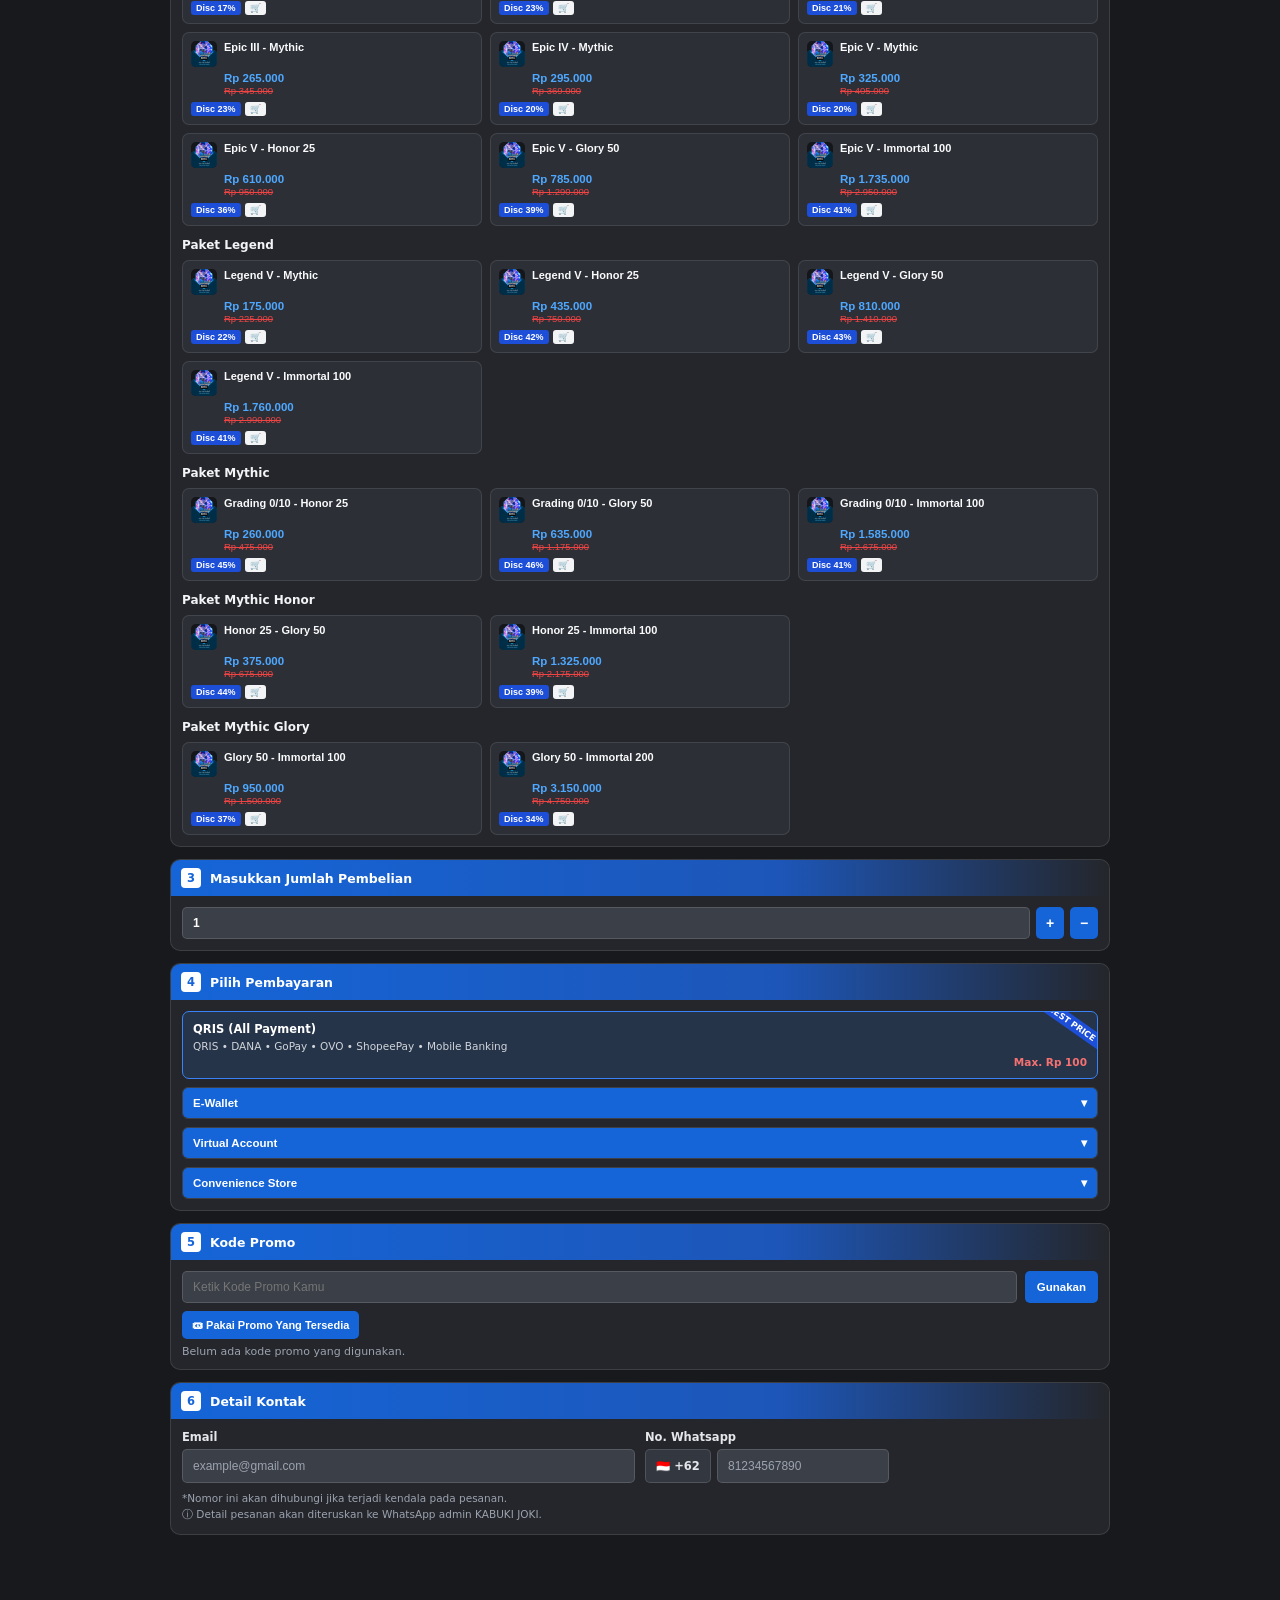
==== commit 08510b55: "Update joki.html" ====
--- a/joki.html
+++ b/joki.html
@@ -142,8 +142,8 @@
       padding: 10px 10px 0;
     }
 
-    /* Gendong Hero Banner */
-    .gendong-hero {
+    /* Service Hero Banner */
+    .service-hero {
       background: var(--bg-panel);
       border: 1px solid var(--border-line);
       border-radius: 10px;
@@ -151,14 +151,14 @@
       margin-bottom: 10px;
     }
 
-    .gendong-banner {
+    .service-banner {
       background: linear-gradient(135deg, #0d2b6b 0%, #1565d8 52%, #0891b2 100%);
       padding: 18px 14px;
       text-align: center;
       border-bottom: 1px solid var(--border-line);
     }
 
-    .gendong-banner-badge {
+    .service-banner-badge {
       display: inline-block;
       background: rgba(15, 23, 42, 0.65);
       border: 1px solid rgba(255, 255, 255, 0.25);
@@ -171,20 +171,20 @@
       margin-bottom: 6px;
     }
 
-    .gendong-banner h1 {
+    .service-banner h1 {
       font-size: 19px;
       font-weight: 900;
       color: #fff;
       text-shadow: 0 2px 8px rgba(0, 0, 0, 0.4);
     }
 
-    .gendong-banner p {
+    .service-banner p {
       font-size: 11.5px;
       color: #e0f2fe;
       margin-top: 3px;
     }
 
-    .gendong-meta {
+    .service-meta {
       display: flex;
       align-items: center;
       gap: 11px;
@@ -192,15 +192,15 @@
       background: #202227;
     }
 
-    .gendong-thumb {
-      width: 44px;
-      height: 52px;
+    .service-thumb {
+      width: 52px;
+      height: 54px;
       border-radius: 7px;
       background: linear-gradient(160deg, #1d4ed8, #0284c7);
       border: 1px solid rgba(255, 255, 255, 0.18);
       display: grid;
       place-items: center;
-      font-size: 11px;
+      font-size: 9px;
       font-weight: 900;
       color: #fff;
       text-align: center;
@@ -208,19 +208,19 @@
       flex-shrink: 0;
     }
 
-    .gendong-title {
+    .service-title {
       font-size: 13px;
       font-weight: 900;
       color: #fff;
     }
 
-    .gendong-sub {
+    .service-sub {
       font-size: 11px;
       color: var(--text-muted);
       margin-top: 1px;
     }
 
-    .gendong-perks {
+    .service-perks {
       display: flex;
       flex-wrap: wrap;
       gap: 12px;
@@ -849,21 +849,21 @@
   </header>
 
   <main class="container">
-    <!-- Banner Khusus Mode Joki Gendong / Mabar -->
-    <section id="gendong-hero" class="gendong-hero hidden">
-      <div class="gendong-banner">
-        <span class="gendong-banner-badge">KABUKI JOKI • MABAR / GENDONG</span>
-        <h1>JOKI GENDONG / MABAR</h1>
-        <p>Main bareng penjoki profesional Mobile Legends tanpa serahkan password akun</p>
+    <!-- Banner Khusus Mode Joki Gendong / Mabar, Joki Classic, Joki Magic Chess, atau Joki Video Montage -->
+    <section id="service-hero" class="service-hero hidden">
+      <div class="service-banner">
+        <span id="hero-badge" class="service-banner-badge">KABUKI JOKI</span>
+        <h1 id="hero-heading">JOKI VIDEO MONTAGE</h1>
+        <p id="hero-desc">Jasa rekaman &amp; edit video montage gameplay Mobile Legends</p>
       </div>
-      <div class="gendong-meta">
-        <div class="gendong-thumb">ML<br />MABAR</div>
+      <div class="service-meta">
+        <div id="hero-thumb" class="service-thumb">VIDEO<br />MONTAGE</div>
         <div>
-          <div class="gendong-title">JOKI GENDONG / MABAR</div>
-          <div class="gendong-sub">Mobile Legends</div>
+          <div id="hero-title" class="service-title">JOKI VIDEO MONTAGE</div>
+          <div class="service-sub">Mobile Legends</div>
         </div>
       </div>
-      <div class="gendong-perks">
+      <div class="service-perks">
         <span>⚡ Proses Cepat</span>
         <span>💬 Layanan Chat 24/7</span>
         <span>🛡️ Pembayaran Aman</span>
@@ -881,7 +881,7 @@
       <h3>Ketentuan Joki Mobile Legends - KABUKI JOKI</h3>
       <ul>
         <li>Untuk <strong>Joki Gendong / Mabar</strong>, tidak perlu memberikan email maupun password akun. Siapkan jadwal main dan role kamu.</li>
-        <li>Untuk <strong>Joki Rank / 1 Hero MMR</strong>, matikan sementara verifikasi akun dua langkah (2FA) saat proses login berlangsung.</li>
+        <li>Untuk <strong>Joki Rank / 1 Hero MMR / Classic / Magic Chess / Video Montage</strong>, matikan sementara verifikasi akun dua langkah (2FA) saat proses login berlangsung.</li>
         <li>Setelah klik <strong>Pesan Sekarang!</strong>, detail pesanan otomatis tersusun untuk dikirim ke WhatsApp admin.</li>
       </ul>
     </section>
@@ -913,6 +913,9 @@
             <button type="button" id="sw-rank" class="switch-btn">Joki Rank Biasa</button>
             <button type="button" id="sw-mmr" class="switch-btn">Joki Hero 1 MMR</button>
             <button type="button" id="sw-gendong" class="switch-btn">Joki Gendong / Mabar</button>
+            <button type="button" id="sw-classic" class="switch-btn">Joki Classic</button>
+            <button type="button" id="sw-magic-chess" class="switch-btn">Joki Magic Chess</button>
+            <button type="button" id="sw-montage" class="switch-btn">Joki Video Montage</button>
           </div>
 
           <!-- Flash Sale Box (khusus Joki Rank Biasa) -->
@@ -1057,7 +1060,7 @@
         <text x="60" y="66" text-anchor="middle" font-family="system-ui,sans-serif" font-size="16" font-weight="900" fill="#60a5fa">KJ ML</text>
       </svg>`);
 
-    // Mode: "rank" | "mmr" | "gendong"
+    // Mode: "rank" | "mmr" | "gendong" | "classic" | "magic-chess" | "montage"
     function detectInitialMode() {
       const hrefLower = window.location.href.toLowerCase();
       const params = new URLSearchParams(window.location.search);
@@ -1072,6 +1075,15 @@
         .join(" ")
         .toLowerCase();
 
+      if (raw.includes("montage") || hrefLower.includes("montage")) {
+        return "montage";
+      }
+      if (raw.includes("magic") || raw.includes("chess") || hrefLower.includes("magic-chess") || hrefLower.includes("magic_chess")) {
+        return "magic-chess";
+      }
+      if (raw.includes("classic") || hrefLower.includes("classic")) {
+        return "classic";
+      }
       if (raw.includes("gendong") || raw.includes("mabar") || hrefLower.includes("gendong") || hrefLower.includes("mabar")) {
         return "gendong";
       }
@@ -1128,6 +1140,43 @@
           { name: "Mabar Honor / Win", price: 16000, strike: 28000, disc: "Disc 43%", tag: "🛒", icon: "1795684363565.png" },
           { name: "Mabar Glory / Win", price: 21000, strike: 35000, disc: "Disc 40%", tag: "🛒", icon: "1795684363565.png" },
           { name: "Mabar Immortal / Win", price: 35000, strike: 50000, disc: "Disc 30%", tag: "🛒", icon: "1795684363565.png" }
+        ]
+      }
+    ];
+
+    const CLASSIC_GROUPS = [
+      {
+        title: "⚔️ Joki Classic / Match",
+        items: [
+          { name: "Classic / 1 Match", price: 5000, strike: 8000, disc: "Disc 38%", tag: "🛒", icon: "1795684016988.png" },
+          { name: "Classic / 3 Match", price: 14000, strike: 22000, disc: "Disc 36%", tag: "🛒", icon: "1795684016988.png" },
+          { name: "Classic / 5 Match", price: 22000, strike: 35000, disc: "Disc 37%", tag: "🛒", icon: "1795684363565.png" },
+          { name: "Classic / 10 Match", price: 42000, strike: 65000, disc: "Disc 35%", tag: "🛒", icon: "1795684363565.png" },
+          { name: "Classic Winrate / 5 Match", price: 28000, strike: 45000, disc: "Disc 38%", tag: "🛒", icon: "1795684363565.png" },
+          { name: "Classic Winrate / 10 Match", price: 54000, strike: 85000, disc: "Disc 36%", tag: "🛒", icon: "1795684363565.png" }
+        ]
+      }
+    ];
+
+    const MAGIC_CHESS_GROUPS = [
+      {
+        title: "Joki Magic Chess: Go Go",
+        items: [
+          { name: "GrandMaster / 4 Star", price: 7000, strike: 11000, disc: "Disc 36%", tag: "🛒", icon: "1795684016988.png" },
+          { name: "Epic / 4 Star", price: 10000, strike: 15000, disc: "Disc 33%", tag: "🛒", icon: "1795684016988.png" },
+          { name: "Legend / 4 Star", price: 11000, strike: 17000, disc: "Disc 35%", tag: "🛒", icon: "1795684363565.png" },
+          { name: "Mythic / 4 Star", price: 15000, strike: 24000, disc: "Disc 38%", tag: "🛒", icon: "1795684363565.png" },
+          { name: "Mythic Honor / 4 Star", price: 20000, strike: 32000, disc: "Disc 38%", tag: "🛒", icon: "1795684363565.png" }
+        ]
+      }
+    ];
+
+    const MONTAGE_GROUPS = [
+      {
+        title: "Pilih Joki Video Montage",
+        items: [
+          { name: "Video Montage Polos (No Edit) / 1 Menit", price: 80000, strike: 120000, disc: "Disc 33%", tag: "🛒", icon: "1795684016988.png" },
+          { name: "Video Montage (+ Edit) / 1 Menit", price: 100000, strike: 150000, disc: "Disc 33%", tag: "🛒", icon: "1795684363565.png" }
         ]
       }
     ];
@@ -1220,7 +1269,13 @@
     let promoDiscount = 0;
     let searchFilter = "";
 
-    const gendongHero = document.getElementById("gendong-hero");
+    const serviceHero = document.getElementById("service-hero");
+    const heroBadge = document.getElementById("hero-badge");
+    const heroHeading = document.getElementById("hero-heading");
+    const heroDesc = document.getElementById("hero-desc");
+    const heroThumb = document.getElementById("hero-thumb");
+    const heroTitle = document.getElementById("hero-title");
+
     const accountFields = document.getElementById("account-fields");
     const flashBoxWrap = document.getElementById("flash-box-wrap");
     const flashGrid = document.getElementById("flash-grid");
@@ -1229,11 +1284,18 @@
     const qtyInput = document.getElementById("f-qty");
     const bottomSummary = document.getElementById("bottom-summary");
     const btnPesan = document.getElementById("btn-pesan");
+
     const swRank = document.getElementById("sw-rank");
     const swMmr = document.getElementById("sw-mmr");
     const swGendong = document.getElementById("sw-gendong");
+    const swClassic = document.getElementById("sw-classic");
+    const swMagicChess = document.getElementById("sw-magic-chess");
+    const swMontage = document.getElementById("sw-montage");
 
     function getActiveGroups() {
+      if (currentMode === "montage") return MONTAGE_GROUPS;
+      if (currentMode === "magic-chess") return MAGIC_CHESS_GROUPS;
+      if (currentMode === "classic") return CLASSIC_GROUPS;
       if (currentMode === "gendong") return GENDONG_GROUPS;
       if (currentMode === "mmr") return HERO_MMR_GROUPS;
       return RANK_GROUPS;
@@ -1273,13 +1335,108 @@
         return;
       }
 
+      if (currentMode === "magic-chess") {
+        accountFields.innerHTML = `
+          <div class="field">
+            <label for="f-id-nick">ID &amp; Nick Name <span class="q-icon">?</span></label>
+            <input id="f-id-nick" type="text" placeholder="Masukkan ID &amp; Nick Name" required />
+          </div>
+          <div class="field">
+            <label for="f-rank-now">Rank &amp; Star Saat Ini</label>
+            <input id="f-rank-now" type="text" placeholder="Masukkan Rank &amp; Star Saat Ini" required />
+          </div>
+          <div class="field">
+            <label for="f-login-via">Login Via</label>
+            <select id="f-login-via">
+              <option value="">Pilih Login Via</option>
+              <option value="Moonton">Moonton</option>
+              <option value="VK">VK</option>
+              <option value="TikTok">TikTok</option>
+              <option value="Mabar / Gendong">Mabar / Gendong</option>
+            </select>
+          </div>
+          <div class="field">
+            <label for="f-email-ml">Email ML</label>
+            <input id="f-email-ml" type="text" placeholder="Masukkan Email ML" />
+          </div>
+          <div class="field">
+            <label for="f-password">Password</label>
+            <input id="f-password" type="text" placeholder="Masukkan Password" />
+          </div>
+          <div class="field">
+            <label for="f-pesan-joki">Pesan Untuk Penjoki</label>
+            <input id="f-pesan-joki" type="text" placeholder="Masukkan Pesan Untuk Penjoki" />
+          </div>
+        `;
+        return;
+      }
+
+      if (currentMode === "montage") {
+        accountFields.innerHTML = `
+          <div class="field">
+            <label for="f-id-nick">ID &amp; Nick Name <span class="q-icon">?</span></label>
+            <input id="f-id-nick" type="text" placeholder="Masukkan ID &amp; Nick Name" required />
+          </div>
+          <div class="field">
+            <label for="f-rank-now">Rank &amp; Star Saat Ini</label>
+            <input id="f-rank-now" type="text" placeholder="Masukkan Rank &amp; Star Saat Ini" required />
+          </div>
+          <div class="field">
+            <label for="f-login-via">Login Via</label>
+            <select id="f-login-via">
+              <option value="">Pilih Login Via</option>
+              <option value="Moonton">Moonton</option>
+              <option value="VK">VK</option>
+              <option value="TikTok">TikTok</option>
+              <option value="Mabar / Gendong">Mabar / Gendong</option>
+            </select>
+          </div>
+          <div class="field">
+            <label for="f-email-ml">Email ML</label>
+            <input id="f-email-ml" type="text" placeholder="Masukkan Email ML" />
+          </div>
+          <div class="field">
+            <label for="f-password">Password</label>
+            <input id="f-password" type="text" placeholder="Masukkan Password" />
+          </div>
+          <div class="field">
+            <label for="f-pesan-joki">Pesan Untuk Penjoki</label>
+            <input id="f-pesan-joki" type="text" placeholder="Masukkan Pesan Untuk Penjoki" />
+          </div>
+          <div class="field">
+            <label for="f-req-hero">Request Hero</label>
+            <input id="f-req-hero" type="text" placeholder="Masukkan Request Hero" />
+          </div>
+          <div class="field">
+            <label for="f-record-via">Record Via</label>
+            <select id="f-record-via">
+              <option value="">Pilih Record Via</option>
+              <option value="In-Game Replay">In-Game Replay</option>
+              <option value="Live Record / HD">Live Record / HD</option>
+              <option value="Mabar / Spectate">Mabar / Spectate</option>
+            </select>
+          </div>
+          <div class="field field-full">
+            <label for="f-contoh-video">Contoh Video (Link TikTok, Instagram, DLL)</label>
+            <input id="f-contoh-video" type="text" placeholder="Masukkan Contoh Video (Link TikTok, Instagram, DLL)" />
+          </div>
+        `;
+        return;
+      }
+
+      const emailLabel = currentMode === "classic" ? "Email ML" : "Email ML / Username";
+      const emailPlaceholder = currentMode === "classic" ? "Masukkan Email ML" : "Masukkan Email ML / Username";
       const reqLabel =
         currentMode === "mmr"
           ? "Request 1 Hero (Opsi jika di Ban/Pick) 1 Role"
+          : currentMode === "classic"
+          ? "Request Hero"
           : "Free Request Minimal 3 Hero";
       const reqPlaceholder =
         currentMode === "mmr"
           ? "Masukkan Request 1 Hero (Opsi jika di Ban/Pick) 1 Role"
+          : currentMode === "classic"
+          ? "Masukkan Request Hero"
           : "Masukkan Free Request Minimal 3 Hero";
 
       accountFields.innerHTML = `
@@ -1302,8 +1459,8 @@
           </select>
         </div>
         <div class="field">
-          <label for="f-email-ml">Email ML / Username</label>
-          <input id="f-email-ml" type="text" placeholder="Masukkan Email ML / Username" />
+          <label for="f-email-ml">${emailLabel}</label>
+          <input id="f-email-ml" type="text" placeholder="${emailPlaceholder}" />
         </div>
         <div class="field">
           <label for="f-password">Password</label>
@@ -1324,12 +1481,46 @@
       swRank.classList.toggle("active", currentMode === "rank");
       swMmr.classList.toggle("active", currentMode === "mmr");
       swGendong.classList.toggle("active", currentMode === "gendong");
-
-      gendongHero.classList.toggle("hidden", currentMode !== "gendong");
+      swClassic.classList.toggle("active", currentMode === "classic");
+      swMagicChess.classList.toggle("active", currentMode === "magic-chess");
+      swMontage.classList.toggle("active", currentMode === "montage");
+
+      const showHeroBanner =
+        currentMode === "gendong" ||
+        currentMode === "classic" ||
+        currentMode === "magic-chess" ||
+        currentMode === "montage";
+      serviceHero.classList.toggle("hidden", !showHeroBanner);
       flashBoxWrap.classList.toggle("hidden", currentMode !== "rank");
 
-      if (currentMode === "gendong") {
+      if (currentMode === "montage") {
+        document.title = "Joki Video Montage ML - KABUKI JOKI";
+        heroBadge.textContent = "KABUKI JOKI • VIDEO MONTAGE";
+        heroHeading.textContent = "JOKI VIDEO MONTAGE";
+        heroDesc.textContent = "Jasa rekaman & edit video montage gameplay Mobile Legends";
+        heroThumb.innerHTML = "VIDEO<br />MONTAGE";
+        heroTitle.textContent = "JOKI VIDEO MONTAGE";
+      } else if (currentMode === "magic-chess") {
+        document.title = "Joki Magic Chess: Go Go - KABUKI JOKI";
+        heroBadge.textContent = "KABUKI JOKI • MAGIC CHESS: GO GO";
+        heroHeading.textContent = "JOKI MAGIC CHESS: GO GO";
+        heroDesc.textContent = "Joki star & rank Magic Chess: Go Go cepat, aman, dan terpercaya";
+        heroThumb.innerHTML = "MAGIC<br />CHESS";
+        heroTitle.textContent = "JOKI MAGIC CHESS: GO GO";
+      } else if (currentMode === "classic") {
+        document.title = "Joki Classic ML - KABUKI JOKI";
+        heroBadge.textContent = "KABUKI JOKI • CLASSIC MODE";
+        heroHeading.textContent = "JOKI CLASSIC";
+        heroDesc.textContent = "Push winrate, mastery hero, dan latihan match mode Classic Mobile Legends";
+        heroThumb.innerHTML = "ML<br />CLASSIC";
+        heroTitle.textContent = "JOKI CLASSIC";
+      } else if (currentMode === "gendong") {
         document.title = "Joki Gendong / Mabar ML - KABUKI JOKI";
+        heroBadge.textContent = "KABUKI JOKI • MABAR / GENDONG";
+        heroHeading.textContent = "JOKI GENDONG / MABAR";
+        heroDesc.textContent = "Main bareng penjoki profesional Mobile Legends tanpa serahkan password akun";
+        heroThumb.innerHTML = "ML<br />MABAR";
+        heroTitle.textContent = "JOKI GENDONG / MABAR";
       } else if (currentMode === "mmr") {
         document.title = "Joki / Star Rank 1 Hero MMR - KABUKI JOKI";
       } else {
@@ -1351,6 +1542,9 @@
     swRank.addEventListener("click", () => switchMode("rank"));
     swMmr.addEventListener("click", () => switchMode("mmr"));
     swGendong.addEventListener("click", () => switchMode("gendong"));
+    swClassic.addEventListener("click", () => switchMode("classic"));
+    swMagicChess.addEventListener("click", () => switchMode("magic-chess"));
+    swMontage.addEventListener("click", () => switchMode("montage"));
 
     function rupiah(n) {
       return "Rp " + Number(n || 0).toLocaleString("id-ID");
@@ -1560,14 +1754,21 @@
       const qty = getQty();
       const total = getFinalTotal();
 
+      const modeLabel =
+        currentMode === "montage"
+          ? "JOKI VIDEO MONTAGE"
+          : currentMode === "magic-chess"
+          ? "JOKI MAGIC CHESS: GO GO"
+          : currentMode === "classic"
+          ? "JOKI CLASSIC"
+          : currentMode === "gendong"
+          ? "JOKI GENDONG / MABAR"
+          : currentMode === "mmr"
+          ? "JOKI 1 HERO MMR"
+          : "JOKI ML";
+
       const lines = [
-        `*ORDER ${
-          currentMode === "gendong"
-            ? "JOKI GENDONG / MABAR"
-            : currentMode === "mmr"
-            ? "JOKI 1 HERO MMR"
-            : "JOKI ML"
-        } - KABUKI JOKI*`,
+        `*ORDER ${modeLabel} - KABUKI JOKI*`,
         "-----------------------------",
         `Paket: *${selectedItem.name}*`,
         `Jumlah: ${qty}`,
@@ -1585,13 +1786,35 @@
         lines.push(`Tanggal & Jam Booking: ${jadwalMabar}`);
         lines.push(`Role Kamu: ${roleKamu}`);
         lines.push(`Pesan Untuk Penjoki: ${pesanJoki}`);
+      } else if (currentMode === "montage") {
+        const loginVia = document.getElementById("f-login-via")?.value || "-";
+        const emailMl = (document.getElementById("f-email-ml")?.value || "").trim() || "-";
+        const password = (document.getElementById("f-password")?.value || "").trim() || "-";
+        const reqHero = (document.getElementById("f-req-hero")?.value || "").trim() || "-";
+        const recordVia = document.getElementById("f-record-via")?.value || "-";
+        const contohVideo = (document.getElementById("f-contoh-video")?.value || "").trim() || "-";
+        lines.push(`Login Via: ${loginVia}`);
+        lines.push(`Email ML: ${emailMl}`);
+        lines.push(`Password: ${password}`);
+        lines.push(`Pesan Untuk Penjoki: ${pesanJoki}`);
+        lines.push(`Request Hero: ${reqHero}`);
+        lines.push(`Record Via: ${recordVia}`);
+        lines.push(`Contoh Video: ${contohVideo}`);
+      } else if (currentMode === "magic-chess") {
+        const loginVia = document.getElementById("f-login-via")?.value || "-";
+        const emailMl = (document.getElementById("f-email-ml")?.value || "").trim() || "-";
+        const password = (document.getElementById("f-password")?.value || "").trim() || "-";
+        lines.push(`Login Via: ${loginVia}`);
+        lines.push(`Email ML: ${emailMl}`);
+        lines.push(`Password: ${password}`);
+        lines.push(`Pesan Untuk Penjoki: ${pesanJoki}`);
       } else {
         const loginVia = document.getElementById("f-login-via")?.value || "-";
         const emailMl = (document.getElementById("f-email-ml")?.value || "").trim() || "-";
         const password = (document.getElementById("f-password")?.value || "").trim() || "-";
         const reqHero = (document.getElementById("f-req-hero")?.value || "").trim() || "-";
         lines.push(`Login Via: ${loginVia}`);
-        lines.push(`Email ML / Username: ${emailMl}`);
+        lines.push(`Email ML: ${emailMl}`);
         lines.push(`Password: ${password}`);
         lines.push(`Pesan Untuk Penjoki: ${pesanJoki}`);
         lines.push(`${currentMode === "mmr" ? "Request 1 Hero & Role" : "Request Hero"}: ${reqHero}`);
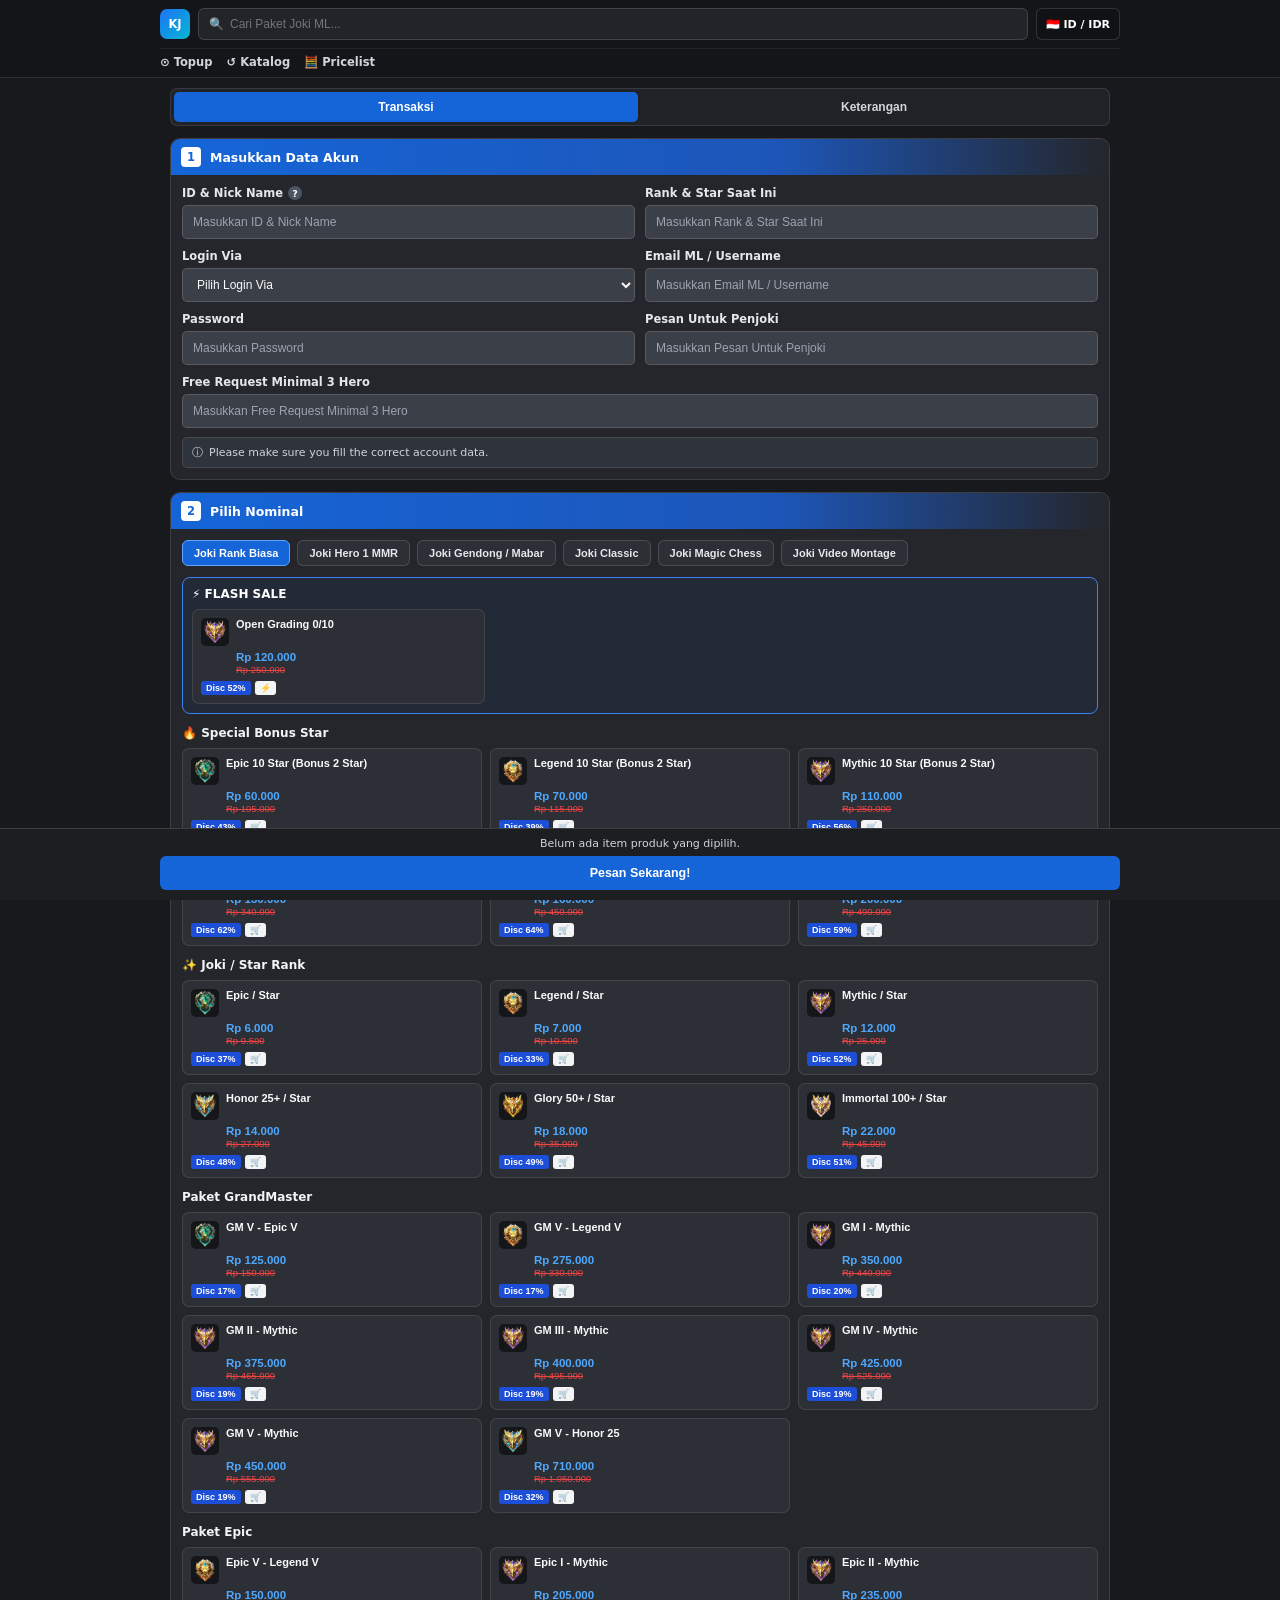
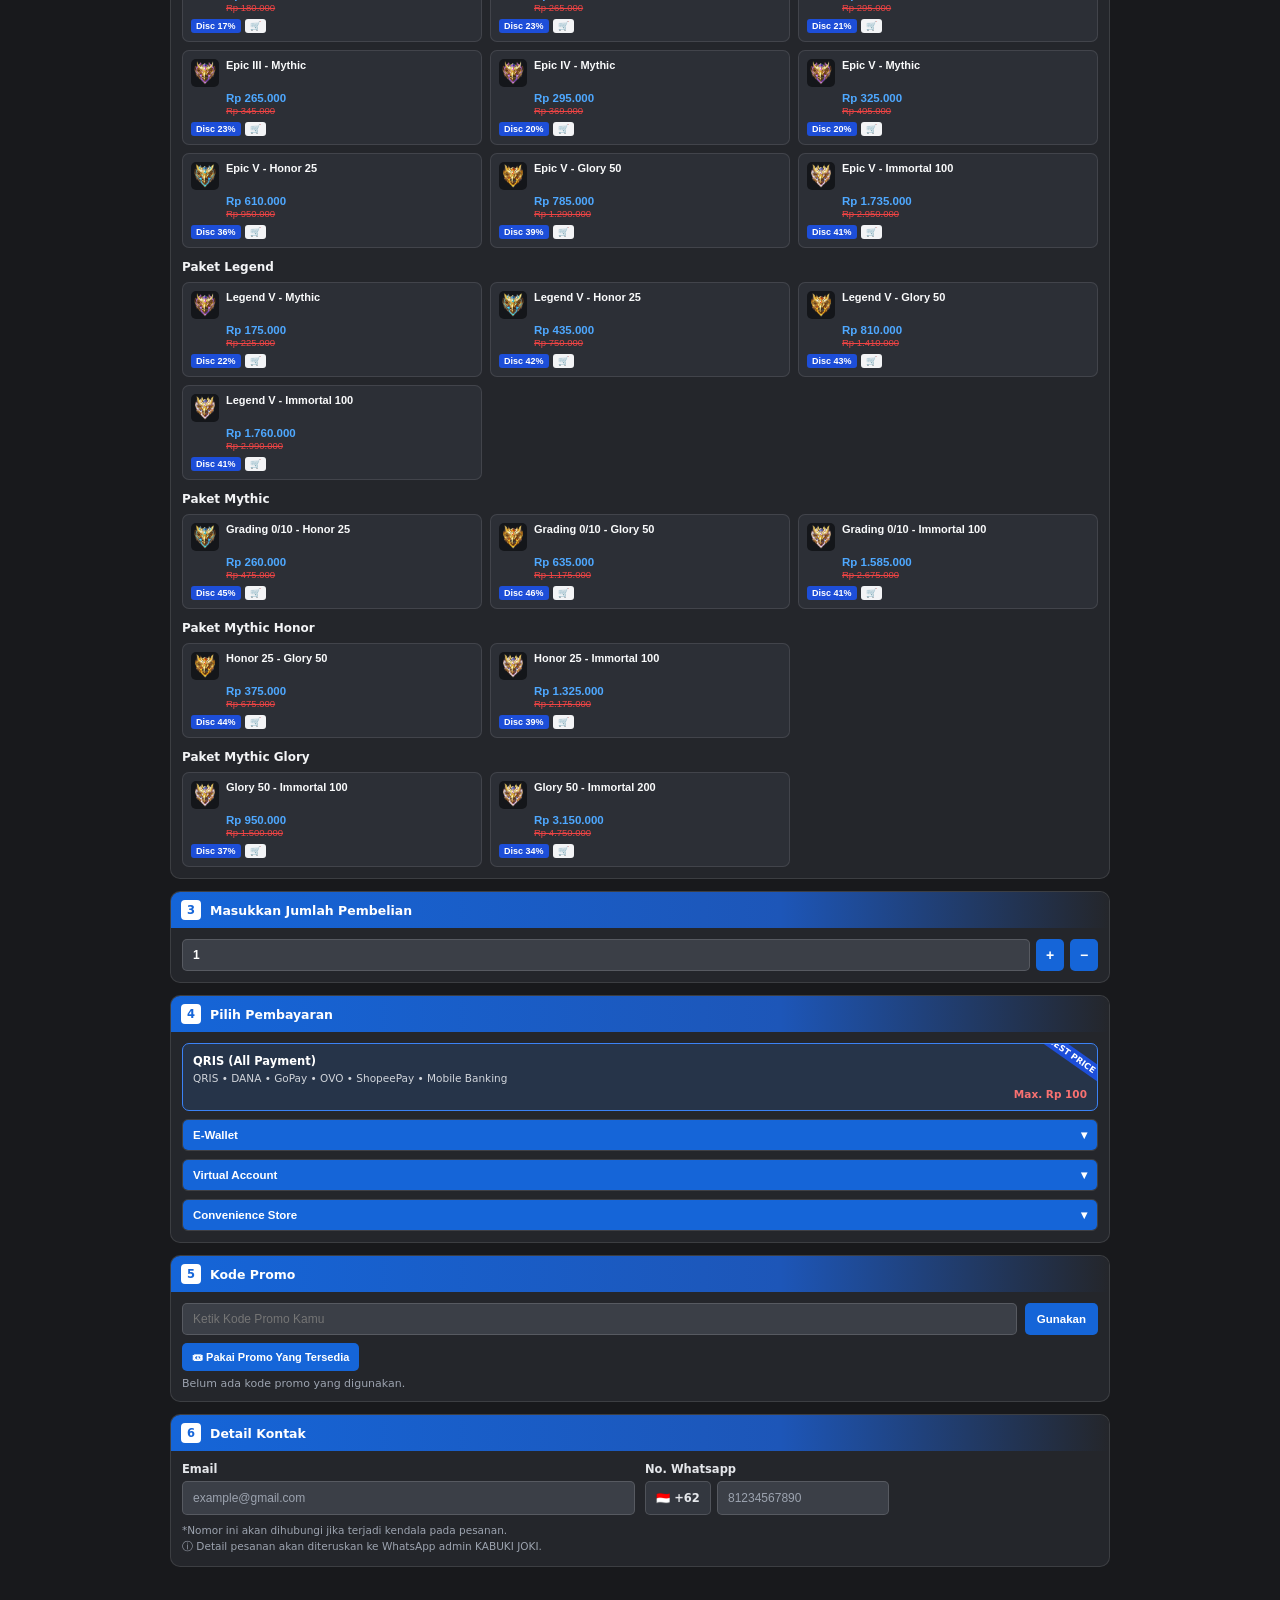
==== commit 0138f333: "Update joki.html" ====
--- a/joki.html
+++ b/joki.html
@@ -504,11 +504,12 @@
     }
 
     .nom-img {
-      width: 26px;
-      height: 26px;
+      width: 28px;
+      height: 28px;
       border-radius: 5px;
-      object-fit: cover;
+      object-fit: contain;
       background: #14161a;
+      padding: 2px;
       flex-shrink: 0;
     }
 
@@ -523,14 +524,14 @@
       font-size: 11.5px;
       font-weight: 800;
       color: var(--blue-price);
-      padding-left: 33px;
+      padding-left: 35px;
     }
 
     .nom-strike {
       font-size: 9.5px;
       color: var(--red-strike);
       text-decoration: line-through;
-      padding-left: 33px;
+      padding-left: 35px;
       margin-top: 1px;
     }
 
@@ -1053,12 +1054,41 @@
   <script>
     const WA_NUMBER = "6281234567890"; // Ganti dengan nomor WhatsApp admin kamu
 
+    // Logo Rank Mobile Legends
+    const RANK_IMG_EPIC = "1795693074925.png";
+    const RANK_IMG_LEGEND = "1795693166692.png";
+    const RANK_IMG_MYTHIC = "1795693214147.png";
+    const RANK_IMG_HONOR = "1795693307661.png";
+    const RANK_IMG_GLORY = "1795693346933.png";
+    const RANK_IMG_IMMORTAL = "1795693390375.png";
+
     const FALLBACK_ART =
       "data:image/svg+xml;charset=UTF-8," +
       encodeURIComponent(`<svg xmlns="http://www.w3.org/2000/svg" width="120" height="120" viewBox="0 0 120 120">
         <rect width="120" height="120" rx="12" fill="#1e293b"/>
         <text x="60" y="66" text-anchor="middle" font-family="system-ui,sans-serif" font-size="16" font-weight="900" fill="#60a5fa">KJ ML</text>
       </svg>`);
+
+    function resolveRankIcon(name, fallback = RANK_IMG_MYTHIC) {
+      const text = String(name || "").toLowerCase();
+      if (text.includes("immortal")) return RANK_IMG_IMMORTAL;
+      if (text.includes("glory")) return RANK_IMG_GLORY;
+      if (text.includes("honor")) return RANK_IMG_HONOR;
+      if (text.includes("mythic") || text.includes("grading")) return RANK_IMG_MYTHIC;
+      if (text.includes("legend")) return RANK_IMG_LEGEND;
+      if (text.includes("epic")) return RANK_IMG_EPIC;
+      return fallback;
+    }
+
+    function withRankIcons(groups, fallback = RANK_IMG_MYTHIC) {
+      return groups.map((group) => ({
+        ...group,
+        items: group.items.map((item) => ({
+          ...item,
+          icon: resolveRankIcon(item.name || group.title, fallback)
+        }))
+      }));
+    }
 
     // Mode: "rank" | "mmr" | "gendong" | "classic" | "magic-chess" | "montage"
     function detectInitialMode() {
@@ -1109,160 +1139,160 @@
         strike: 250000,
         disc: "Disc 52%",
         tag: "⚡",
-        icon: "1795684016988.png"
+        icon: RANK_IMG_MYTHIC
       }
     ];
 
-    const HERO_MMR_GROUPS = [
+    const HERO_MMR_GROUPS = withRankIcons([
       {
         title: "✨ Joki / Star Rank 1 Hero MMR",
         items: [
-          { name: "Master / Star", price: 6000, strike: 10000, disc: "Disc 40%", tag: "🛒", icon: "1795684363565.png" },
-          { name: "GrandMaster / Star", price: 7000, strike: 11000, disc: "Disc 36%", tag: "🛒", icon: "1795684363565.png" },
-          { name: "Epic / Star", price: 9000, strike: 14000, disc: "Disc 36%", tag: "🛒", icon: "1795684363565.png" },
-          { name: "Legend / Star", price: 10000, strike: 16000, disc: "Disc 37%", tag: "🛒", icon: "1795684363565.png" },
-          { name: "Mythic / Star", price: 19000, strike: 25000, disc: "Disc 24%", tag: "🛒", icon: "1795684363565.png" },
-          { name: "Honor 25+ / Star", price: 21000, strike: 29000, disc: "Disc 28%", tag: "🛒", icon: "1795684363565.png" },
-          { name: "Glory 50+ / Star", price: 26000, strike: 36000, disc: "Disc 28%", tag: "🛒", icon: "1795684363565.png" },
-          { name: "Immortal 100+ / Star", price: 30000, strike: 40000, disc: "Disc 25%", tag: "🛒", icon: "1795684363565.png" },
-          { name: "Open Grading 0/10", price: 180000, strike: 260000, disc: "Disc 31%", tag: "🛒", icon: "1795684363565.png" }
+          { name: "Master / Star", price: 6000, strike: 10000, disc: "Disc 40%", tag: "🛒" },
+          { name: "GrandMaster / Star", price: 7000, strike: 11000, disc: "Disc 36%", tag: "🛒" },
+          { name: "Epic / Star", price: 9000, strike: 14000, disc: "Disc 36%", tag: "🛒" },
+          { name: "Legend / Star", price: 10000, strike: 16000, disc: "Disc 37%", tag: "🛒" },
+          { name: "Mythic / Star", price: 19000, strike: 25000, disc: "Disc 24%", tag: "🛒" },
+          { name: "Honor 25+ / Star", price: 21000, strike: 29000, disc: "Disc 28%", tag: "🛒" },
+          { name: "Glory 50+ / Star", price: 26000, strike: 36000, disc: "Disc 28%", tag: "🛒" },
+          { name: "Immortal 100+ / Star", price: 30000, strike: 40000, disc: "Disc 25%", tag: "🛒" },
+          { name: "Open Grading 0/10", price: 180000, strike: 260000, disc: "Disc 31%", tag: "🛒" }
         ]
       }
-    ];
-
-    const GENDONG_GROUPS = [
+    ], RANK_IMG_MYTHIC);
+
+    const GENDONG_GROUPS = withRankIcons([
       {
         title: "Joki Gendong / WIN",
         items: [
-          { name: "Mabar Epic / Win", price: 7000, strike: 12000, disc: "Disc 42%", tag: "🛒", icon: "1795684016988.png" },
-          { name: "Mabar Legend / Win", price: 8000, strike: 15000, disc: "Disc 47%", tag: "🛒", icon: "1795684016988.png" },
-          { name: "Mabar Mythic / Win", price: 14000, strike: 25000, disc: "Disc 44%", tag: "🛒", icon: "1795684363565.png" },
-          { name: "Mabar Honor / Win", price: 16000, strike: 28000, disc: "Disc 43%", tag: "🛒", icon: "1795684363565.png" },
-          { name: "Mabar Glory / Win", price: 21000, strike: 35000, disc: "Disc 40%", tag: "🛒", icon: "1795684363565.png" },
-          { name: "Mabar Immortal / Win", price: 35000, strike: 50000, disc: "Disc 30%", tag: "🛒", icon: "1795684363565.png" }
+          { name: "Mabar Epic / Win", price: 7000, strike: 12000, disc: "Disc 42%", tag: "🛒" },
+          { name: "Mabar Legend / Win", price: 8000, strike: 15000, disc: "Disc 47%", tag: "🛒" },
+          { name: "Mabar Mythic / Win", price: 14000, strike: 25000, disc: "Disc 44%", tag: "🛒" },
+          { name: "Mabar Honor / Win", price: 16000, strike: 28000, disc: "Disc 43%", tag: "🛒" },
+          { name: "Mabar Glory / Win", price: 21000, strike: 35000, disc: "Disc 40%", tag: "🛒" },
+          { name: "Mabar Immortal / Win", price: 35000, strike: 50000, disc: "Disc 30%", tag: "🛒" }
         ]
       }
-    ];
-
-    const CLASSIC_GROUPS = [
+    ], RANK_IMG_MYTHIC);
+
+    const CLASSIC_GROUPS = withRankIcons([
       {
         title: "⚔️ Joki Classic / Match",
         items: [
-          { name: "Classic / 1 Match", price: 5000, strike: 8000, disc: "Disc 38%", tag: "🛒", icon: "1795684016988.png" },
-          { name: "Classic / 3 Match", price: 14000, strike: 22000, disc: "Disc 36%", tag: "🛒", icon: "1795684016988.png" },
-          { name: "Classic / 5 Match", price: 22000, strike: 35000, disc: "Disc 37%", tag: "🛒", icon: "1795684363565.png" },
-          { name: "Classic / 10 Match", price: 42000, strike: 65000, disc: "Disc 35%", tag: "🛒", icon: "1795684363565.png" },
-          { name: "Classic Winrate / 5 Match", price: 28000, strike: 45000, disc: "Disc 38%", tag: "🛒", icon: "1795684363565.png" },
-          { name: "Classic Winrate / 10 Match", price: 54000, strike: 85000, disc: "Disc 36%", tag: "🛒", icon: "1795684363565.png" }
+          { name: "Classic / 1 Match", price: 5000, strike: 8000, disc: "Disc 38%", tag: "🛒" },
+          { name: "Classic / 3 Match", price: 14000, strike: 22000, disc: "Disc 36%", tag: "🛒" },
+          { name: "Classic / 5 Match", price: 22000, strike: 35000, disc: "Disc 37%", tag: "🛒" },
+          { name: "Classic / 10 Match", price: 42000, strike: 65000, disc: "Disc 35%", tag: "🛒" },
+          { name: "Classic Winrate / 5 Match", price: 28000, strike: 45000, disc: "Disc 38%", tag: "🛒" },
+          { name: "Classic Winrate / 10 Match", price: 54000, strike: 85000, disc: "Disc 36%", tag: "🛒" }
         ]
       }
-    ];
-
-    const MAGIC_CHESS_GROUPS = [
+    ], RANK_IMG_MYTHIC);
+
+    const MAGIC_CHESS_GROUPS = withRankIcons([
       {
         title: "Joki Magic Chess: Go Go",
         items: [
-          { name: "GrandMaster / 4 Star", price: 7000, strike: 11000, disc: "Disc 36%", tag: "🛒", icon: "1795684016988.png" },
-          { name: "Epic / 4 Star", price: 10000, strike: 15000, disc: "Disc 33%", tag: "🛒", icon: "1795684016988.png" },
-          { name: "Legend / 4 Star", price: 11000, strike: 17000, disc: "Disc 35%", tag: "🛒", icon: "1795684363565.png" },
-          { name: "Mythic / 4 Star", price: 15000, strike: 24000, disc: "Disc 38%", tag: "🛒", icon: "1795684363565.png" },
-          { name: "Mythic Honor / 4 Star", price: 20000, strike: 32000, disc: "Disc 38%", tag: "🛒", icon: "1795684363565.png" }
+          { name: "GrandMaster / 4 Star", price: 7000, strike: 11000, disc: "Disc 36%", tag: "🛒" },
+          { name: "Epic / 4 Star", price: 10000, strike: 15000, disc: "Disc 33%", tag: "🛒" },
+          { name: "Legend / 4 Star", price: 11000, strike: 17000, disc: "Disc 35%", tag: "🛒" },
+          { name: "Mythic / 4 Star", price: 15000, strike: 24000, disc: "Disc 38%", tag: "🛒" },
+          { name: "Mythic Honor / 4 Star", price: 20000, strike: 32000, disc: "Disc 38%", tag: "🛒" }
         ]
       }
-    ];
-
-    const MONTAGE_GROUPS = [
+    ], RANK_IMG_MYTHIC);
+
+    const MONTAGE_GROUPS = withRankIcons([
       {
         title: "Pilih Joki Video Montage",
         items: [
-          { name: "Video Montage Polos (No Edit) / 1 Menit", price: 80000, strike: 120000, disc: "Disc 33%", tag: "🛒", icon: "1795684016988.png" },
-          { name: "Video Montage (+ Edit) / 1 Menit", price: 100000, strike: 150000, disc: "Disc 33%", tag: "🛒", icon: "1795684363565.png" }
+          { name: "Video Montage Polos (No Edit) / 1 Menit", price: 80000, strike: 120000, disc: "Disc 33%", tag: "🛒" },
+          { name: "Video Montage (+ Edit) / 1 Menit", price: 100000, strike: 150000, disc: "Disc 33%", tag: "🛒" }
         ]
       }
-    ];
-
-    const RANK_GROUPS = [
+    ], RANK_IMG_MYTHIC);
+
+    const RANK_GROUPS = withRankIcons([
       {
         title: "🔥 Special Bonus Star",
         items: [
-          { name: "Epic 10 Star (Bonus 2 Star)", price: 60000, strike: 105000, disc: "Disc 43%", tag: "🛒", icon: "1795684016988.png" },
-          { name: "Legend 10 Star (Bonus 2 Star)", price: 70000, strike: 115000, disc: "Disc 39%", tag: "🛒", icon: "1795684016988.png" },
-          { name: "Mythic 10 Star (Bonus 2 Star)", price: 110000, strike: 250000, disc: "Disc 56%", tag: "🛒", icon: "1795684363565.png" },
-          { name: "Honor 10 Star (Bonus 2 Star)", price: 130000, strike: 340000, disc: "Disc 62%", tag: "🛒", icon: "1795684363565.png" },
-          { name: "Glory 50+ (10 Star) Bonus 2 Star", price: 160000, strike: 450000, disc: "Disc 64%", tag: "🛒", icon: "1795684363565.png" },
-          { name: "Immortal 100+ (10 Star) Bonus 1 Star", price: 200000, strike: 490000, disc: "Disc 59%", tag: "🛒", icon: "1795684363565.png" }
+          { name: "Epic 10 Star (Bonus 2 Star)", price: 60000, strike: 105000, disc: "Disc 43%", tag: "🛒" },
+          { name: "Legend 10 Star (Bonus 2 Star)", price: 70000, strike: 115000, disc: "Disc 39%", tag: "🛒" },
+          { name: "Mythic 10 Star (Bonus 2 Star)", price: 110000, strike: 250000, disc: "Disc 56%", tag: "🛒" },
+          { name: "Honor 10 Star (Bonus 2 Star)", price: 130000, strike: 340000, disc: "Disc 62%", tag: "🛒" },
+          { name: "Glory 50+ (10 Star) Bonus 2 Star", price: 160000, strike: 450000, disc: "Disc 64%", tag: "🛒" },
+          { name: "Immortal 100+ (10 Star) Bonus 1 Star", price: 200000, strike: 490000, disc: "Disc 59%", tag: "🛒" }
         ]
       },
       {
         title: "✨ Joki / Star Rank",
         items: [
-          { name: "Epic / Star", price: 6000, strike: 9500, disc: "Disc 37%", tag: "🛒", icon: "1795684016988.png" },
-          { name: "Legend / Star", price: 7000, strike: 10500, disc: "Disc 33%", tag: "🛒", icon: "1795684016988.png" },
-          { name: "Mythic / Star", price: 12000, strike: 25000, disc: "Disc 52%", tag: "🛒", icon: "1795684363565.png" },
-          { name: "Honor 25+ / Star", price: 14000, strike: 27000, disc: "Disc 48%", tag: "🛒", icon: "1795684363565.png" },
-          { name: "Glory 50+ / Star", price: 18000, strike: 35000, disc: "Disc 49%", tag: "🛒", icon: "1795684363565.png" },
-          { name: "Immortal 100+ / Star", price: 22000, strike: 45000, disc: "Disc 51%", tag: "🛒", icon: "1795684363565.png" }
+          { name: "Epic / Star", price: 6000, strike: 9500, disc: "Disc 37%", tag: "🛒" },
+          { name: "Legend / Star", price: 7000, strike: 10500, disc: "Disc 33%", tag: "🛒" },
+          { name: "Mythic / Star", price: 12000, strike: 25000, disc: "Disc 52%", tag: "🛒" },
+          { name: "Honor 25+ / Star", price: 14000, strike: 27000, disc: "Disc 48%", tag: "🛒" },
+          { name: "Glory 50+ / Star", price: 18000, strike: 35000, disc: "Disc 49%", tag: "🛒" },
+          { name: "Immortal 100+ / Star", price: 22000, strike: 45000, disc: "Disc 51%", tag: "🛒" }
         ]
       },
       {
         title: "Paket GrandMaster",
         items: [
-          { name: "GM V - Epic V", price: 125000, strike: 150000, disc: "Disc 17%", tag: "🛒", icon: "1795684016988.png" },
-          { name: "GM V - Legend V", price: 275000, strike: 330000, disc: "Disc 17%", tag: "🛒", icon: "1795684016988.png" },
-          { name: "GM I - Mythic", price: 350000, strike: 440000, disc: "Disc 20%", tag: "🛒", icon: "1795684363565.png" },
-          { name: "GM II - Mythic", price: 375000, strike: 465000, disc: "Disc 19%", tag: "🛒", icon: "1795684363565.png" },
-          { name: "GM III - Mythic", price: 400000, strike: 495000, disc: "Disc 19%", tag: "🛒", icon: "1795684363565.png" },
-          { name: "GM IV - Mythic", price: 425000, strike: 525000, disc: "Disc 19%", tag: "🛒", icon: "1795684363565.png" },
-          { name: "GM V - Mythic", price: 450000, strike: 555000, disc: "Disc 19%", tag: "🛒", icon: "1795684363565.png" },
-          { name: "GM V - Honor 25", price: 710000, strike: 1050000, disc: "Disc 32%", tag: "🛒", icon: "1795684363565.png" }
+          { name: "GM V - Epic V", price: 125000, strike: 150000, disc: "Disc 17%", tag: "🛒" },
+          { name: "GM V - Legend V", price: 275000, strike: 330000, disc: "Disc 17%", tag: "🛒" },
+          { name: "GM I - Mythic", price: 350000, strike: 440000, disc: "Disc 20%", tag: "🛒" },
+          { name: "GM II - Mythic", price: 375000, strike: 465000, disc: "Disc 19%", tag: "🛒" },
+          { name: "GM III - Mythic", price: 400000, strike: 495000, disc: "Disc 19%", tag: "🛒" },
+          { name: "GM IV - Mythic", price: 425000, strike: 525000, disc: "Disc 19%", tag: "🛒" },
+          { name: "GM V - Mythic", price: 450000, strike: 555000, disc: "Disc 19%", tag: "🛒" },
+          { name: "GM V - Honor 25", price: 710000, strike: 1050000, disc: "Disc 32%", tag: "🛒" }
         ]
       },
       {
         title: "Paket Epic",
         items: [
-          { name: "Epic V - Legend V", price: 150000, strike: 180000, disc: "Disc 17%", tag: "🛒", icon: "1795684016988.png" },
-          { name: "Epic I - Mythic", price: 205000, strike: 265000, disc: "Disc 23%", tag: "🛒", icon: "1795684363565.png" },
-          { name: "Epic II - Mythic", price: 235000, strike: 295000, disc: "Disc 21%", tag: "🛒", icon: "1795684363565.png" },
-          { name: "Epic III - Mythic", price: 265000, strike: 345000, disc: "Disc 23%", tag: "🛒", icon: "1795684363565.png" },
-          { name: "Epic IV - Mythic", price: 295000, strike: 369000, disc: "Disc 20%", tag: "🛒", icon: "1795684363565.png" },
-          { name: "Epic V - Mythic", price: 325000, strike: 405000, disc: "Disc 20%", tag: "🛒", icon: "1795684363565.png" },
-          { name: "Epic V - Honor 25", price: 610000, strike: 950000, disc: "Disc 36%", tag: "🛒", icon: "1795684363565.png" },
-          { name: "Epic V - Glory 50", price: 785000, strike: 1290000, disc: "Disc 39%", tag: "🛒", icon: "1795684363565.png" },
-          { name: "Epic V - Immortal 100", price: 1735000, strike: 2950000, disc: "Disc 41%", tag: "🛒", icon: "1795684363565.png" }
+          { name: "Epic V - Legend V", price: 150000, strike: 180000, disc: "Disc 17%", tag: "🛒" },
+          { name: "Epic I - Mythic", price: 205000, strike: 265000, disc: "Disc 23%", tag: "🛒" },
+          { name: "Epic II - Mythic", price: 235000, strike: 295000, disc: "Disc 21%", tag: "🛒" },
+          { name: "Epic III - Mythic", price: 265000, strike: 345000, disc: "Disc 23%", tag: "🛒" },
+          { name: "Epic IV - Mythic", price: 295000, strike: 369000, disc: "Disc 20%", tag: "🛒" },
+          { name: "Epic V - Mythic", price: 325000, strike: 405000, disc: "Disc 20%", tag: "🛒" },
+          { name: "Epic V - Honor 25", price: 610000, strike: 950000, disc: "Disc 36%", tag: "🛒" },
+          { name: "Epic V - Glory 50", price: 785000, strike: 1290000, disc: "Disc 39%", tag: "🛒" },
+          { name: "Epic V - Immortal 100", price: 1735000, strike: 2950000, disc: "Disc 41%", tag: "🛒" }
         ]
       },
       {
         title: "Paket Legend",
         items: [
-          { name: "Legend V - Mythic", price: 175000, strike: 225000, disc: "Disc 22%", tag: "🛒", icon: "1795684363565.png" },
-          { name: "Legend V - Honor 25", price: 435000, strike: 750000, disc: "Disc 42%", tag: "🛒", icon: "1795684363565.png" },
-          { name: "Legend V - Glory 50", price: 810000, strike: 1410000, disc: "Disc 43%", tag: "🛒", icon: "1795684363565.png" },
-          { name: "Legend V - Immortal 100", price: 1760000, strike: 2990000, disc: "Disc 41%", tag: "🛒", icon: "1795684363565.png" }
+          { name: "Legend V - Mythic", price: 175000, strike: 225000, disc: "Disc 22%", tag: "🛒" },
+          { name: "Legend V - Honor 25", price: 435000, strike: 750000, disc: "Disc 42%", tag: "🛒" },
+          { name: "Legend V - Glory 50", price: 810000, strike: 1410000, disc: "Disc 43%", tag: "🛒" },
+          { name: "Legend V - Immortal 100", price: 1760000, strike: 2990000, disc: "Disc 41%", tag: "🛒" }
         ]
       },
       {
         title: "Paket Mythic",
         items: [
-          { name: "Grading 0/10 - Honor 25", price: 260000, strike: 475000, disc: "Disc 45%", tag: "🛒", icon: "1795684363565.png" },
-          { name: "Grading 0/10 - Glory 50", price: 635000, strike: 1175000, disc: "Disc 46%", tag: "🛒", icon: "1795684363565.png" },
-          { name: "Grading 0/10 - Immortal 100", price: 1585000, strike: 2675000, disc: "Disc 41%", tag: "🛒", icon: "1795684363565.png" }
+          { name: "Grading 0/10 - Honor 25", price: 260000, strike: 475000, disc: "Disc 45%", tag: "🛒" },
+          { name: "Grading 0/10 - Glory 50", price: 635000, strike: 1175000, disc: "Disc 46%", tag: "🛒" },
+          { name: "Grading 0/10 - Immortal 100", price: 1585000, strike: 2675000, disc: "Disc 41%", tag: "🛒" }
         ]
       },
       {
         title: "Paket Mythic Honor",
         items: [
-          { name: "Honor 25 - Glory 50", price: 375000, strike: 675000, disc: "Disc 44%", tag: "🛒", icon: "1795684363565.png" },
-          { name: "Honor 25 - Immortal 100", price: 1325000, strike: 2175000, disc: "Disc 39%", tag: "🛒", icon: "1795684363565.png" }
+          { name: "Honor 25 - Glory 50", price: 375000, strike: 675000, disc: "Disc 44%", tag: "🛒" },
+          { name: "Honor 25 - Immortal 100", price: 1325000, strike: 2175000, disc: "Disc 39%", tag: "🛒" }
         ]
       },
       {
         title: "Paket Mythic Glory",
         items: [
-          { name: "Glory 50 - Immortal 100", price: 950000, strike: 1500000, disc: "Disc 37%", tag: "🛒", icon: "1795684363565.png" },
-          { name: "Glory 50 - Immortal 200", price: 3150000, strike: 4750000, disc: "Disc 34%", tag: "🛒", icon: "1795684363565.png" }
+          { name: "Glory 50 - Immortal 100", price: 950000, strike: 1500000, disc: "Disc 37%", tag: "🛒" },
+          { name: "Glory 50 - Immortal 200", price: 3150000, strike: 4750000, disc: "Disc 34%", tag: "🛒" }
         ]
       }
-    ];
+    ], RANK_IMG_MYTHIC);
 
     let selectedItem = null;
     let selectedPayment = "QRIS (All Payment)";
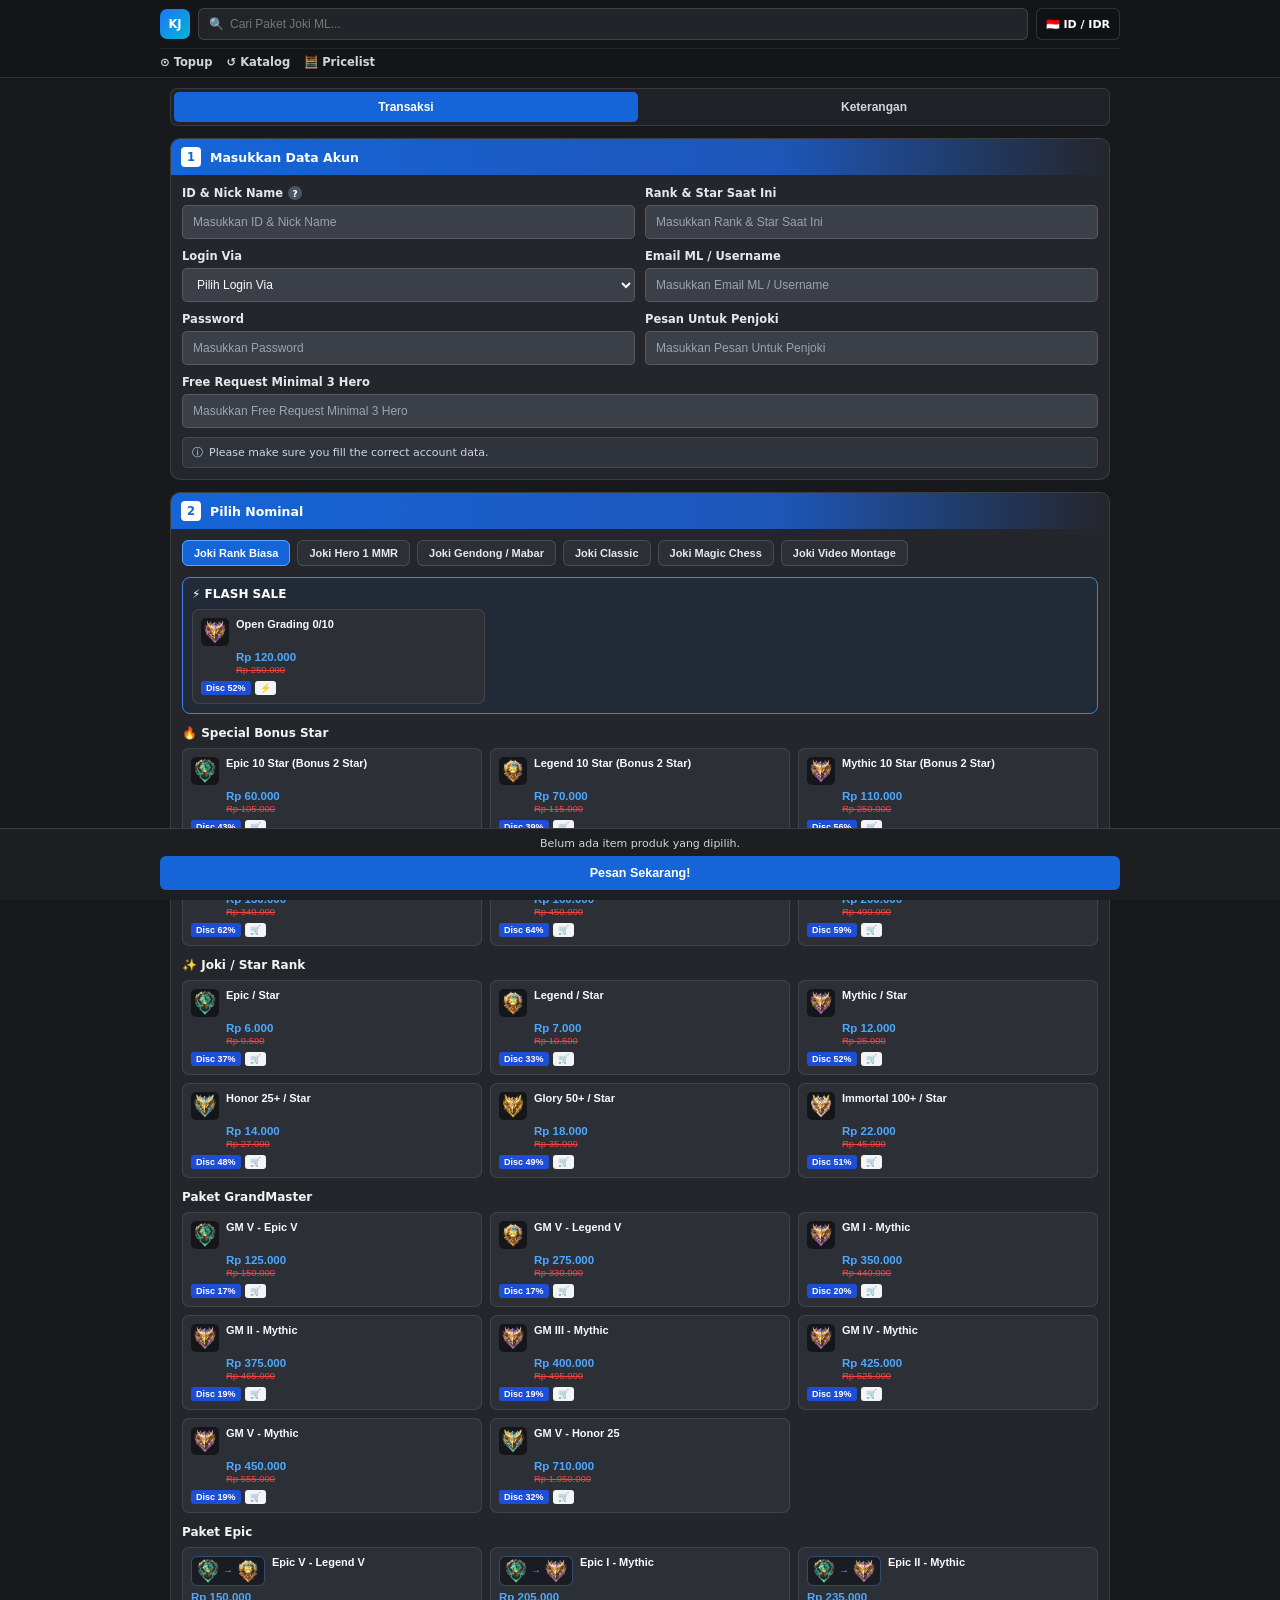
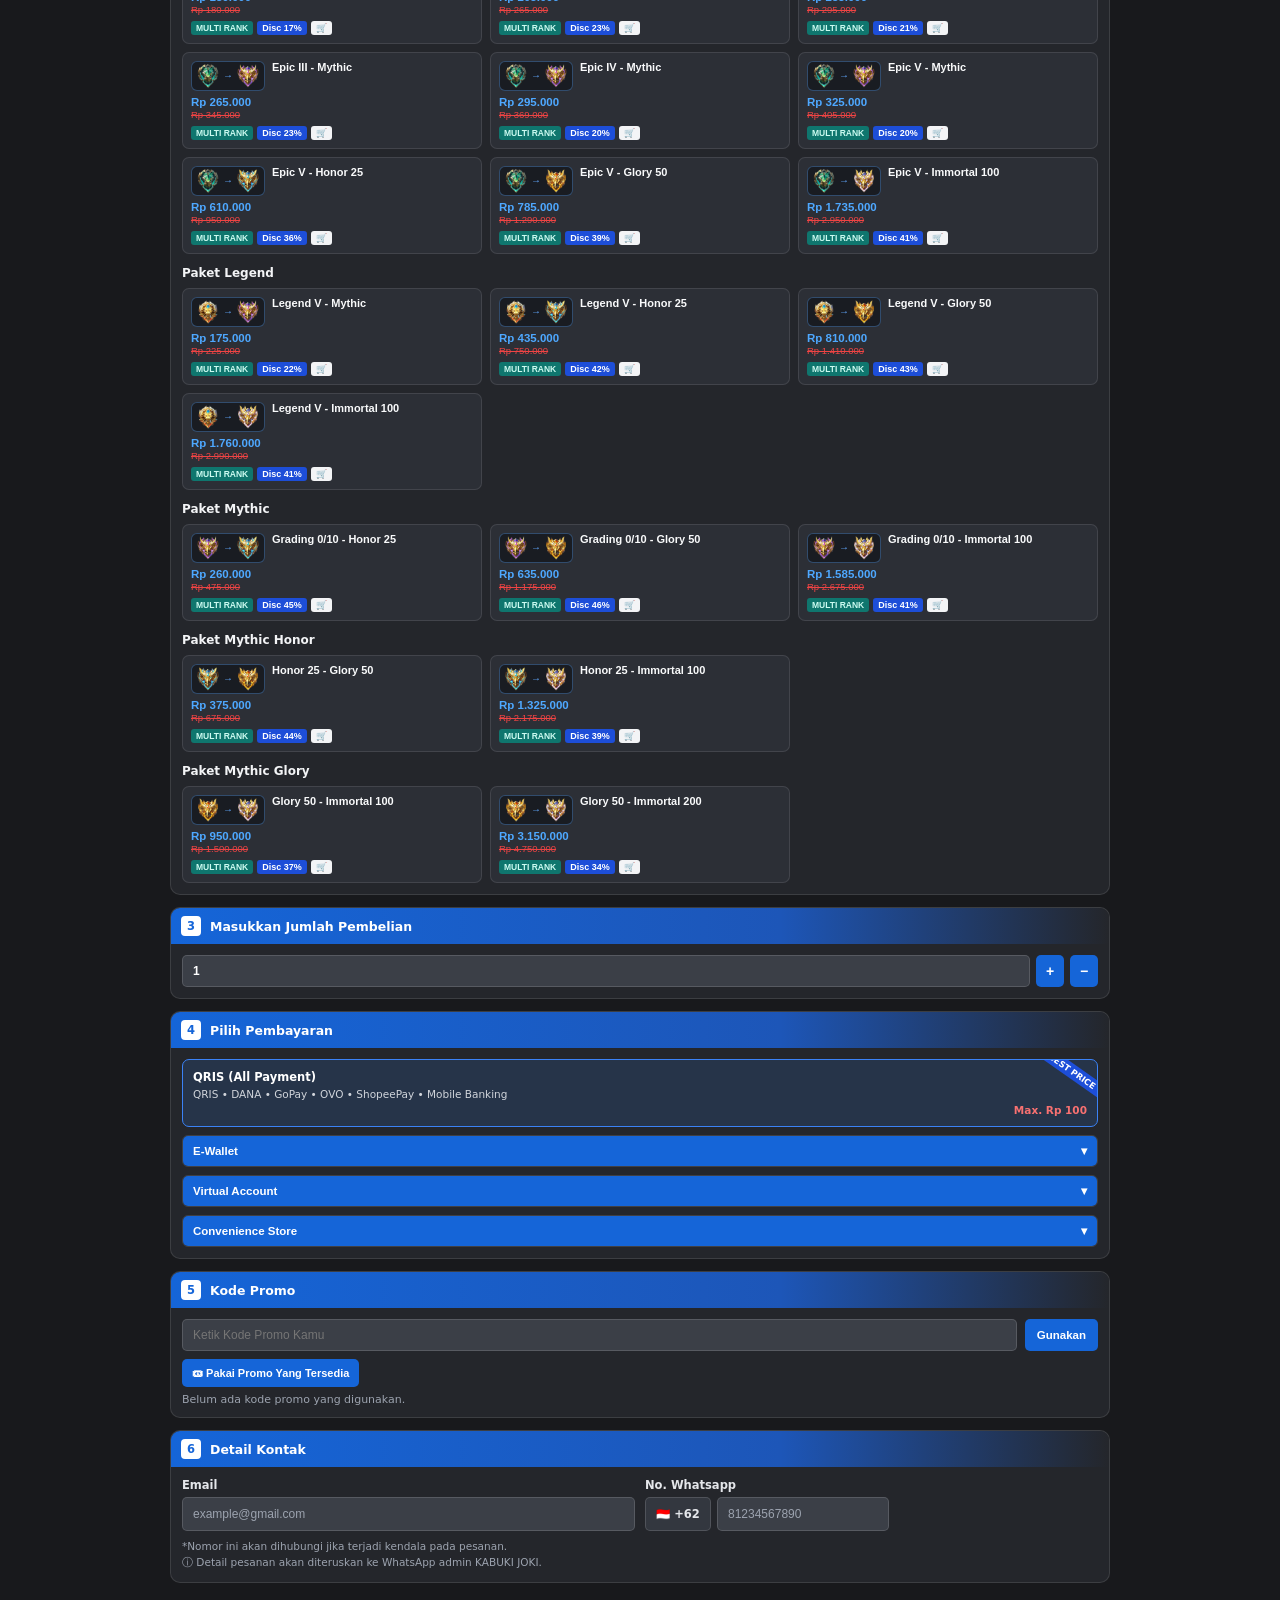
==== commit 9d9947bb: "Update joki.html" ====
--- a/joki.html
+++ b/joki.html
@@ -513,6 +513,31 @@
       flex-shrink: 0;
     }
 
+    .nom-multi-box {
+      display: inline-flex;
+      align-items: center;
+      gap: 3px;
+      background: #191c22;
+      border: 1px solid rgba(96, 165, 250, 0.35);
+      border-radius: 6px;
+      padding: 2px 4px;
+      flex-shrink: 0;
+    }
+
+    .nom-multi-box .nom-img {
+      width: 24px;
+      height: 24px;
+      background: transparent;
+      padding: 0;
+    }
+
+    .nom-multi-arrow {
+      font-size: 10px;
+      font-weight: 900;
+      color: #60a5fa;
+      line-height: 1;
+    }
+
     .nom-name {
       font-size: 11px;
       font-weight: 700;
@@ -525,6 +550,13 @@
       font-weight: 800;
       color: var(--blue-price);
       padding-left: 35px;
+    }
+
+    .nom-card.no-logo .nom-price,
+    .nom-card.no-logo .nom-strike,
+    .nom-card.is-multi .nom-price,
+    .nom-card.is-multi .nom-strike {
+      padding-left: 0;
     }
 
     .nom-strike {
@@ -541,6 +573,16 @@
       align-items: center;
       gap: 4px;
       margin-top: 6px;
+      flex-wrap: wrap;
+    }
+
+    .badge-multi {
+      background: #0f766e;
+      color: #ccfbf1;
+      font-size: 8.5px;
+      font-weight: 800;
+      padding: 2px 5px;
+      border-radius: 3px;
     }
 
     .badge-disc {
@@ -881,6 +923,7 @@
     <section id="panel-keterangan" class="info-box hidden">
       <h3>Ketentuan Joki Mobile Legends - KABUKI JOKI</h3>
       <ul>
+        <li>Logo rank dan label <strong>MULTI RANK</strong> (<code>Awal → Tujuan</code>) diterapkan pada <strong>Joki Rank Biasa</strong>, <strong>Joki Hero 1 MMR</strong>, dan <strong>Joki Gendong / Mabar</strong>.</li>
         <li>Untuk <strong>Joki Gendong / Mabar</strong>, tidak perlu memberikan email maupun password akun. Siapkan jadwal main dan role kamu.</li>
         <li>Untuk <strong>Joki Rank / 1 Hero MMR / Classic / Magic Chess / Video Montage</strong>, matikan sementara verifikasi akun dua langkah (2FA) saat proses login berlangsung.</li>
         <li>Setelah klik <strong>Pesan Sekarang!</strong>, detail pesanan otomatis tersusun untuk dikirim ke WhatsApp admin.</li>
@@ -1054,7 +1097,7 @@
   <script>
     const WA_NUMBER = "6281234567890"; // Ganti dengan nomor WhatsApp admin kamu
 
-    // Logo Rank Mobile Legends
+    // Logo Rank Mobile Legends (khusus Joki Rank Biasa, Joki Hero 1 MMR, dan Joki Gendong / Mabar)
     const RANK_IMG_EPIC = "1795693074925.png";
     const RANK_IMG_LEGEND = "1795693166692.png";
     const RANK_IMG_MYTHIC = "1795693214147.png";
@@ -1080,12 +1123,36 @@
       return fallback;
     }
 
+    function getMultiRankPair(name) {
+      const parts = String(name || "").split(/\s*-\s*/);
+      if (parts.length < 2) return null;
+      const fromIcon = resolveRankIcon(parts[0], null);
+      const toIcon = resolveRankIcon(parts[parts.length - 1], null);
+      if (!fromIcon || !toIcon || fromIcon === toIcon) return null;
+      return { fromIcon, toIcon };
+    }
+
     function withRankIcons(groups, fallback = RANK_IMG_MYTHIC) {
+      return groups.map((group) => ({
+        ...group,
+        items: group.items.map((item) => {
+          const multiPair = getMultiRankPair(item.name);
+          return {
+            ...item,
+            multiPair,
+            icon: multiPair ? multiPair.toIcon : resolveRankIcon(item.name || group.title, fallback)
+          };
+        })
+      }));
+    }
+
+    function withoutIcons(groups) {
       return groups.map((group) => ({
         ...group,
         items: group.items.map((item) => ({
           ...item,
-          icon: resolveRankIcon(item.name || group.title, fallback)
+          multiPair: null,
+          icon: ""
         }))
       }));
     }
@@ -1139,6 +1206,7 @@
         strike: 250000,
         disc: "Disc 52%",
         tag: "⚡",
+        multiPair: null,
         icon: RANK_IMG_MYTHIC
       }
     ];
@@ -1174,7 +1242,7 @@
       }
     ], RANK_IMG_MYTHIC);
 
-    const CLASSIC_GROUPS = withRankIcons([
+    const CLASSIC_GROUPS = withoutIcons([
       {
         title: "⚔️ Joki Classic / Match",
         items: [
@@ -1186,9 +1254,9 @@
           { name: "Classic Winrate / 10 Match", price: 54000, strike: 85000, disc: "Disc 36%", tag: "🛒" }
         ]
       }
-    ], RANK_IMG_MYTHIC);
-
-    const MAGIC_CHESS_GROUPS = withRankIcons([
+    ]);
+
+    const MAGIC_CHESS_GROUPS = withoutIcons([
       {
         title: "Joki Magic Chess: Go Go",
         items: [
@@ -1199,9 +1267,9 @@
           { name: "Mythic Honor / 4 Star", price: 20000, strike: 32000, disc: "Disc 38%", tag: "🛒" }
         ]
       }
-    ], RANK_IMG_MYTHIC);
-
-    const MONTAGE_GROUPS = withRankIcons([
+    ]);
+
+    const MONTAGE_GROUPS = withoutIcons([
       {
         title: "Pilih Joki Video Montage",
         items: [
@@ -1209,7 +1277,7 @@
           { name: "Video Montage (+ Edit) / 1 Menit", price: 100000, strike: 150000, disc: "Disc 33%", tag: "🛒" }
         ]
       }
-    ], RANK_IMG_MYTHIC);
+    ]);
 
     const RANK_GROUPS = withRankIcons([
       {
@@ -1587,15 +1655,38 @@
         selectedItem.gIdx === gIdx &&
         selectedItem.iIdx === iIdx;
 
+      const isMulti = Boolean(item.multiPair);
+      const hasLogo = Boolean(item.icon || isMulti);
+
+      let visualHtml = "";
+      if (isMulti) {
+        visualHtml = `<div class="nom-multi-box" title="Paket Multi Rank">
+          <img src="${item.multiPair.fromIcon}" alt="${item.name}" class="nom-img" onerror="this.onerror=null;this.src=FALLBACK_ART;" />
+          <span class="nom-multi-arrow">→</span>
+          <img src="${item.multiPair.toIcon}" alt="${item.name}" class="nom-img" onerror="this.onerror=null;this.src=FALLBACK_ART;" />
+        </div>`;
+      } else if (item.icon) {
+        visualHtml = `<img src="${item.icon}" alt="${item.name}" class="nom-img" onerror="this.onerror=null;this.src=FALLBACK_ART;" />`;
+      }
+
+      const multiBadgeHtml = isMulti ? `<span class="badge-multi">MULTI RANK</span>` : "";
+      const cardClasses = [
+        "nom-card",
+        !hasLogo ? "no-logo" : "",
+        isMulti ? "is-multi" : "",
+        isSelected ? "active" : ""
+      ].filter(Boolean).join(" ");
+
       return `
-        <button type="button" class="nom-card ${isSelected ? "active" : ""}" data-src="${sourceType}" data-g="${gIdx}" data-i="${iIdx}">
+        <button type="button" class="${cardClasses}" data-src="${sourceType}" data-g="${gIdx}" data-i="${iIdx}">
           <div class="nom-top">
-            <img src="${item.icon}" alt="${item.name}" class="nom-img" onerror="this.onerror=null;this.src=FALLBACK_ART;" />
+            ${visualHtml}
             <span class="nom-name">${item.name}</span>
           </div>
           <div class="nom-price">${rupiah(item.price)}</div>
           <div class="nom-strike">${rupiah(item.strike)}</div>
           <div class="nom-badges">
+            ${multiBadgeHtml}
             <span class="badge-disc">${item.disc}</span>
             <span class="badge-tag">${item.tag}</span>
           </div>
@@ -1668,7 +1759,8 @@
       }
       const qty = getQty();
       const total = getFinalTotal();
-      bottomSummary.textContent = `${selectedItem.name} ×${qty} • ${rupiah(total)} • ${selectedPayment}`;
+      const tipeLabel = selectedItem.multiPair ? " [Multi Rank]" : "";
+      bottomSummary.textContent = `${selectedItem.name}${tipeLabel} ×${qty} • ${rupiah(total)} • ${selectedPayment}`;
       btnPesan.classList.add("ready");
     }
 
@@ -1800,7 +1892,7 @@
       const lines = [
         `*ORDER ${modeLabel} - KABUKI JOKI*`,
         "-----------------------------",
-        `Paket: *${selectedItem.name}*`,
+        `Paket: *${selectedItem.name}*${selectedItem.multiPair ? " (Multi Rank)" : ""}`,
         `Jumlah: ${qty}`,
         `Total: *${rupiah(total)}*`,
         `Pembayaran: ${selectedPayment}`,
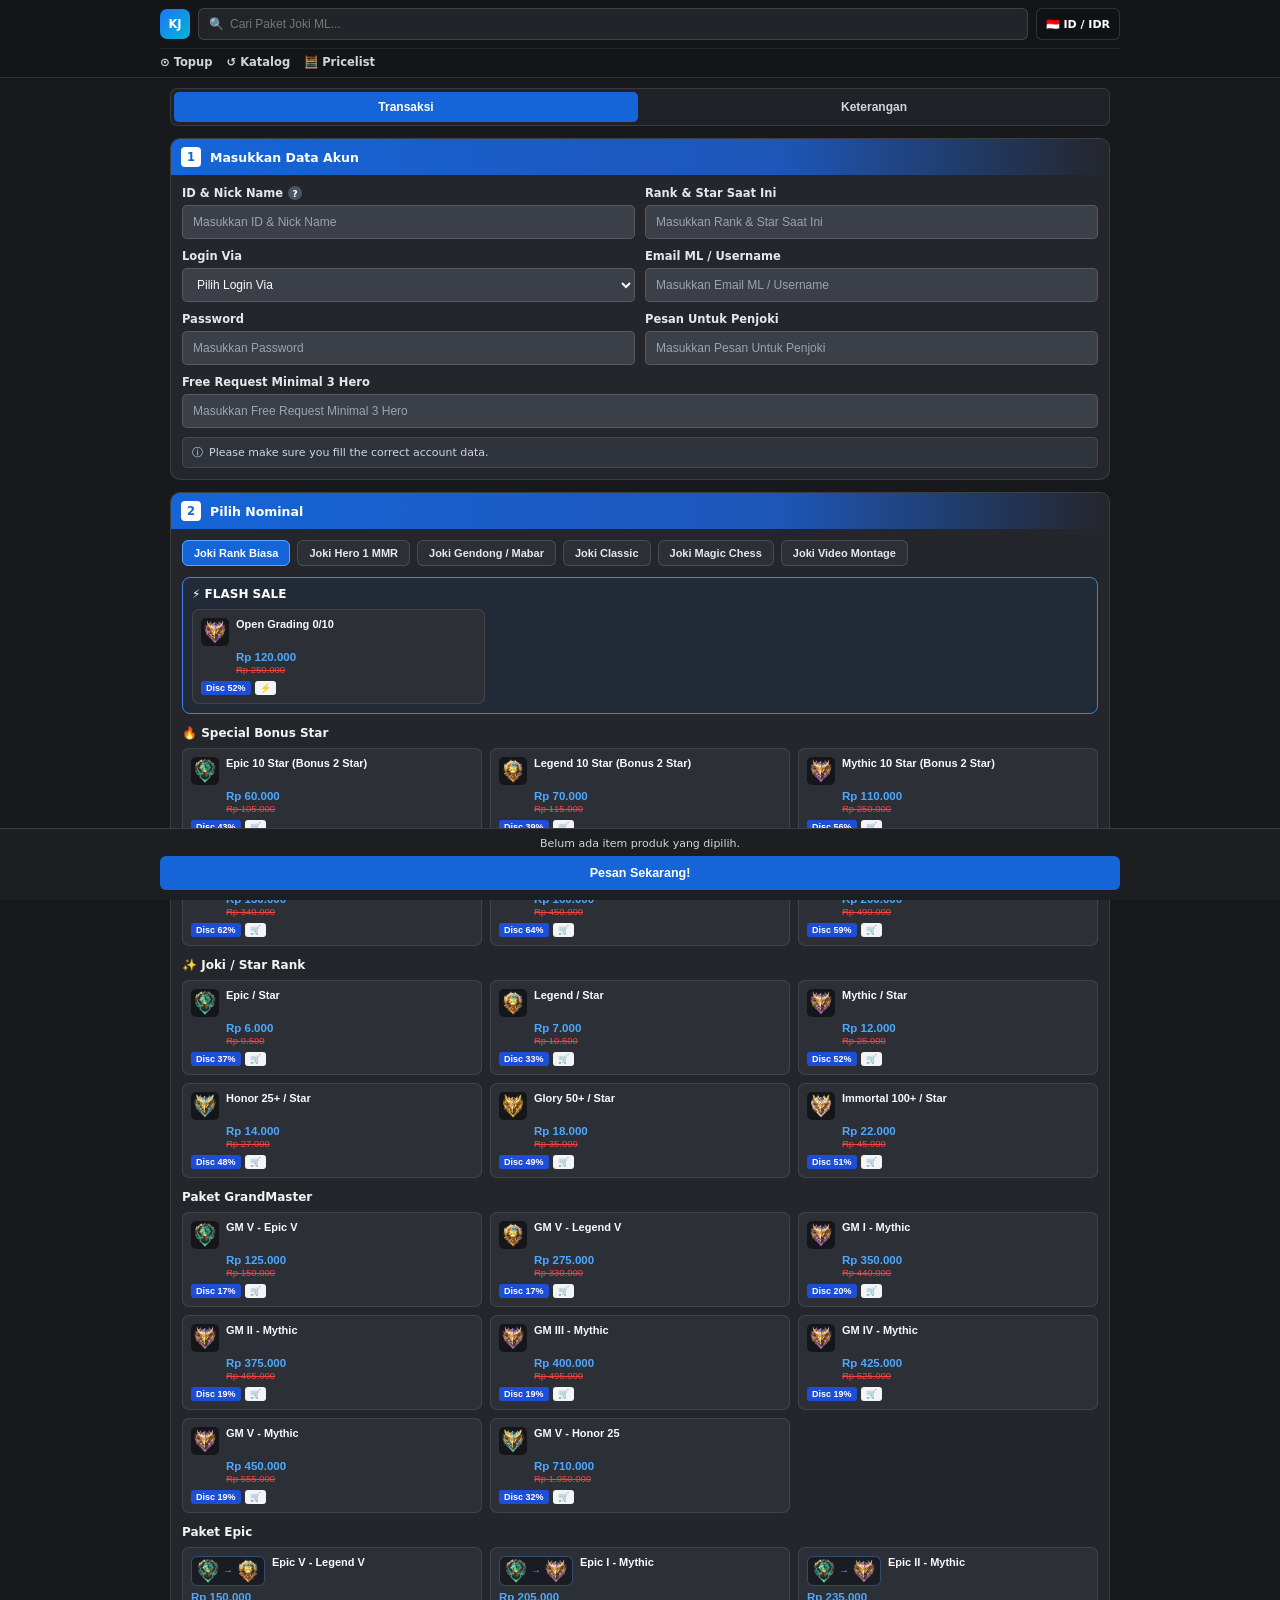
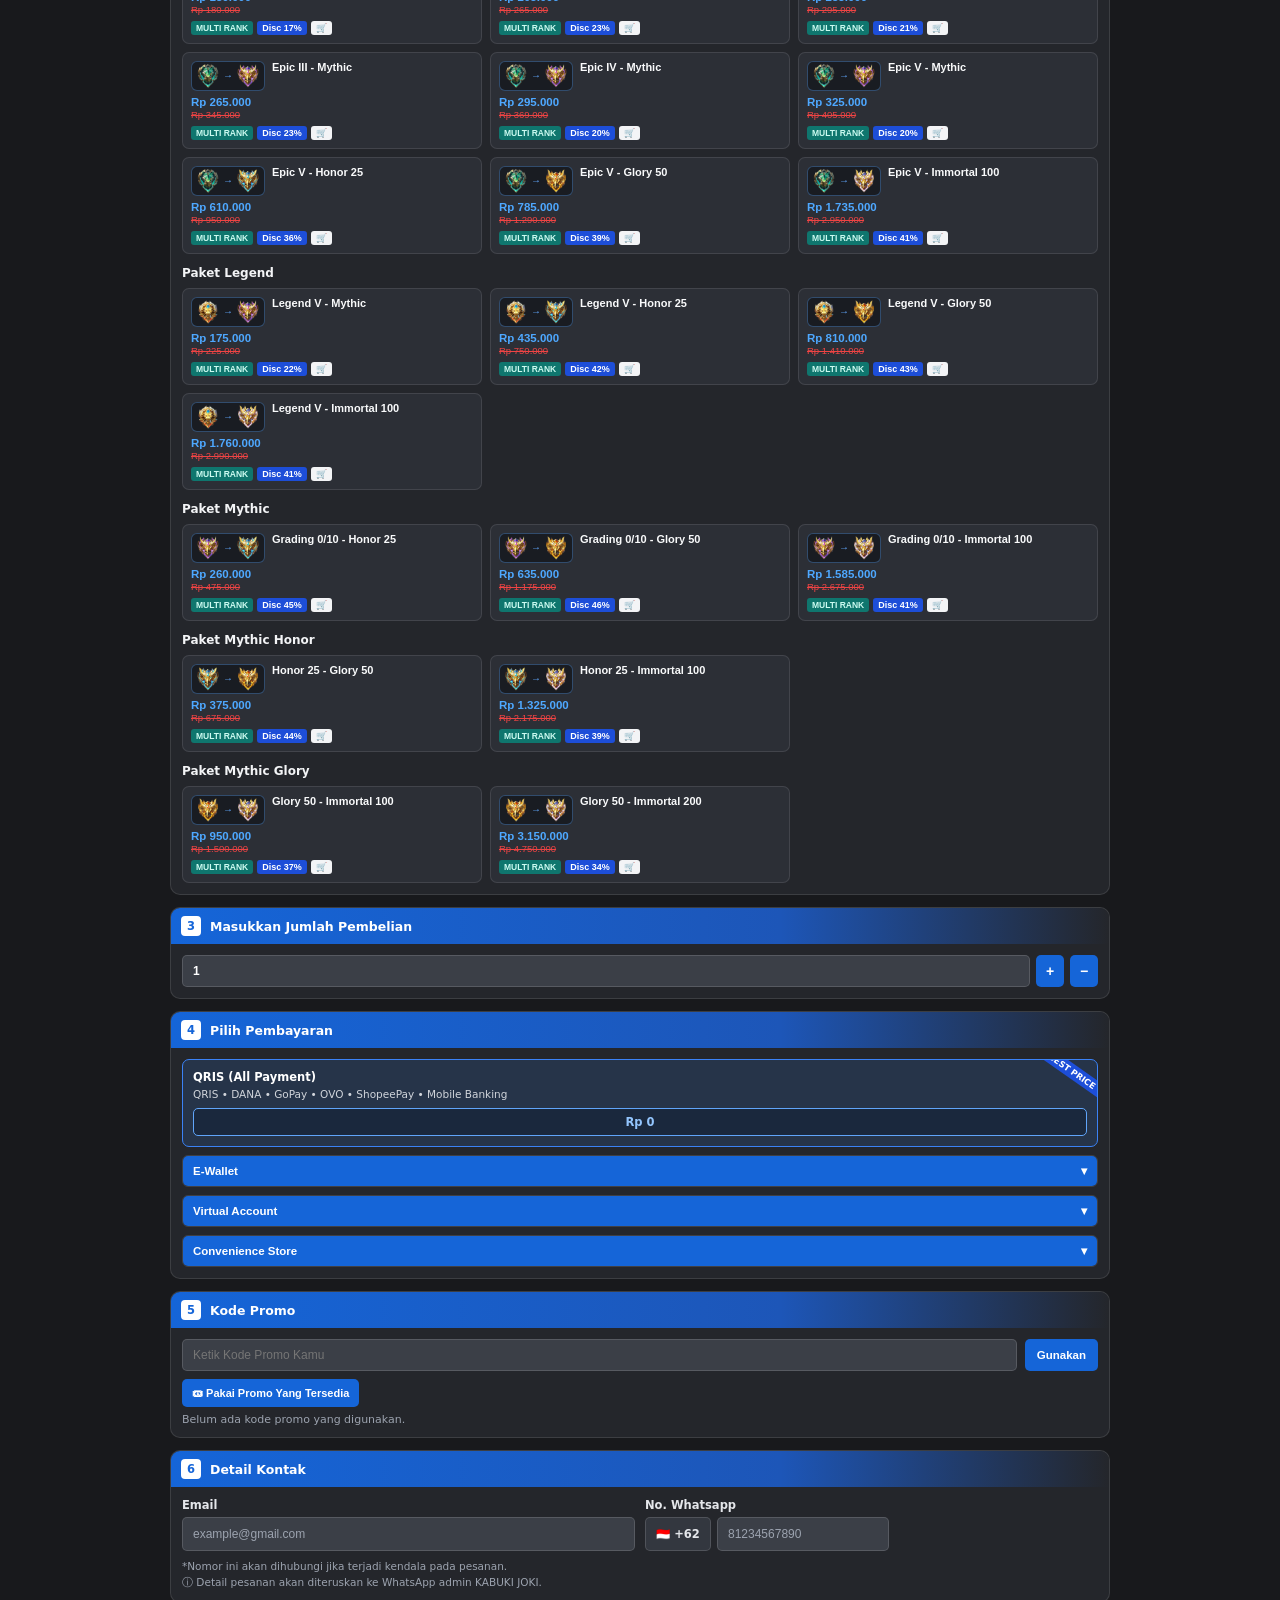
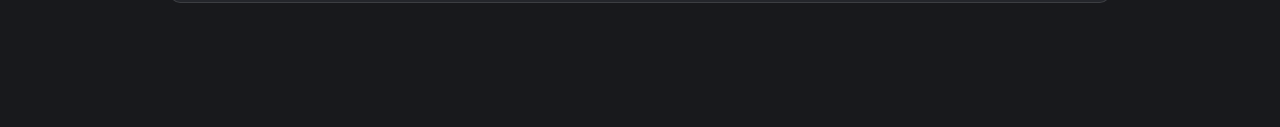
==== commit bb2b5783: "Update joki.html" ====
--- a/joki.html
+++ b/joki.html
@@ -677,12 +677,22 @@
       color: #d1d5db;
     }
 
-    .qris-fee {
-      text-align: right;
-      font-size: 10.5px;
-      font-weight: 700;
-      color: #f87171;
-      margin-top: 4px;
+    .qris-price-box {
+      margin-top: 8px;
+      padding: 6px 10px;
+      border-radius: 5px;
+      background: #22252b;
+      border: 1px solid rgba(255, 255, 255, 0.12);
+      text-align: center;
+      font-size: 11.5px;
+      font-weight: 800;
+      color: #f9fafb;
+    }
+
+    .qris-box.active .qris-price-box {
+      background: #1a283d;
+      border-color: #60a5fa;
+      color: #93c5fd;
     }
 
     .pay-group {
@@ -731,11 +741,23 @@
       font-size: 11px;
       font-weight: 700;
       cursor: pointer;
+      display: inline-flex;
+      align-items: center;
+      gap: 6px;
+    }
+
+    .pay-item .pay-price {
+      color: #93c5fd;
+      font-weight: 800;
     }
 
     .pay-item.active {
       background: var(--blue-bar);
       border-color: #60a5fa;
+      color: #fff;
+    }
+
+    .pay-item.active .pay-price {
       color: #fff;
     }
 
@@ -995,11 +1017,11 @@
           <h2 class="step-title">Pilih Pembayaran</h2>
         </div>
         <div class="step-body">
-          <div id="qris-card" class="qris-box active" data-pay="QRIS (All Payment)">
+          <div id="qris-card" class="qris-box active" data-pay="QRIS (All Payment)" data-fee="0">
             <span class="best-ribbon">BEST PRICE</span>
             <div class="qris-title">QRIS (All Payment)</div>
             <div class="qris-sub">QRIS • DANA • GoPay • OVO • ShopeePay • Mobile Banking</div>
-            <div class="qris-fee">Max. Rp 100</div>
+            <div id="qris-price" class="qris-price-box">Rp 0</div>
           </div>
 
           <div class="pay-group">
@@ -1008,10 +1030,10 @@
               <span>▾</span>
             </button>
             <div class="pay-panel">
-              <button type="button" class="pay-item" data-pay="DANA">DANA</button>
-              <button type="button" class="pay-item" data-pay="OVO">OVO</button>
-              <button type="button" class="pay-item" data-pay="GoPay">GoPay</button>
-              <button type="button" class="pay-item" data-pay="ShopeePay">ShopeePay</button>
+              <button type="button" class="pay-item" data-pay="DANA" data-fee="500">DANA <span class="pay-price">Rp 0</span></button>
+              <button type="button" class="pay-item" data-pay="OVO" data-fee="500">OVO <span class="pay-price">Rp 0</span></button>
+              <button type="button" class="pay-item" data-pay="GoPay" data-fee="500">GoPay <span class="pay-price">Rp 0</span></button>
+              <button type="button" class="pay-item" data-pay="ShopeePay" data-fee="500">ShopeePay <span class="pay-price">Rp 0</span></button>
             </div>
           </div>
 
@@ -1021,10 +1043,10 @@
               <span>▾</span>
             </button>
             <div class="pay-panel">
-              <button type="button" class="pay-item" data-pay="BCA Virtual Account">BCA</button>
-              <button type="button" class="pay-item" data-pay="Mandiri Virtual Account">Mandiri</button>
-              <button type="button" class="pay-item" data-pay="BRI Virtual Account">BRI</button>
-              <button type="button" class="pay-item" data-pay="BNI Virtual Account">BNI</button>
+              <button type="button" class="pay-item" data-pay="BCA Virtual Account" data-fee="1500">BCA <span class="pay-price">Rp 0</span></button>
+              <button type="button" class="pay-item" data-pay="Mandiri Virtual Account" data-fee="1500">Mandiri <span class="pay-price">Rp 0</span></button>
+              <button type="button" class="pay-item" data-pay="BRI Virtual Account" data-fee="1500">BRI <span class="pay-price">Rp 0</span></button>
+              <button type="button" class="pay-item" data-pay="BNI Virtual Account" data-fee="1500">BNI <span class="pay-price">Rp 0</span></button>
             </div>
           </div>
 
@@ -1034,8 +1056,8 @@
               <span>▾</span>
             </button>
             <div class="pay-panel">
-              <button type="button" class="pay-item" data-pay="Alfamart">Alfamart</button>
-              <button type="button" class="pay-item" data-pay="Indomaret">Indomaret</button>
+              <button type="button" class="pay-item" data-pay="Alfamart" data-fee="2500">Alfamart <span class="pay-price">Rp 0</span></button>
+              <button type="button" class="pay-item" data-pay="Indomaret" data-fee="2500">Indomaret <span class="pay-price">Rp 0</span></button>
             </div>
           </div>
         </div>
@@ -1095,7 +1117,7 @@
   </div>
 
   <script>
-    const WA_NUMBER = "6281234567890"; // Ganti dengan nomor WhatsApp admin kamu
+    const WA_NUMBER = "628984814123";
 
     // Logo Rank Mobile Legends (khusus Joki Rank Biasa, Joki Hero 1 MMR, dan Joki Gendong / Mabar)
     const RANK_IMG_EPIC = "1795693074925.png";
@@ -1364,6 +1386,7 @@
 
     let selectedItem = null;
     let selectedPayment = "QRIS (All Payment)";
+    let selectedFee = 0;
     let promoDiscount = 0;
     let searchFilter = "";
 
@@ -1382,6 +1405,9 @@
     const qtyInput = document.getElementById("f-qty");
     const bottomSummary = document.getElementById("bottom-summary");
     const btnPesan = document.getElementById("btn-pesan");
+    const qrisCard = document.getElementById("qris-card");
+    const qrisPriceEl = document.getElementById("qris-price");
+    const payItems = Array.from(document.querySelectorAll(".pay-item"));
 
     const swRank = document.getElementById("sw-rank");
     const swMmr = document.getElementById("sw-mmr");
@@ -1634,6 +1660,7 @@
       selectedItem = null;
       applyLayananMode();
       renderNominals();
+      updatePaymentPrices();
       updateSummary();
     }
 
@@ -1736,6 +1763,7 @@
           const obj = src === "flash" ? FLASH_ITEMS[i] : getActiveGroups()[g].items[i];
           selectedItem = { ...obj, sourceType: src, gIdx: g, iIdx: i };
           renderNominals();
+          updatePaymentPrices();
           updateSummary();
         });
       });
@@ -1746,9 +1774,33 @@
       return Number.isNaN(v) || v < 1 ? 1 : v;
     }
 
-    function getFinalTotal() {
+    function getSubtotalAfterPromo() {
       if (!selectedItem) return 0;
       return Math.round(selectedItem.price * getQty() * (1 - promoDiscount));
+    }
+
+    function getMethodTotal(fee) {
+      if (!selectedItem) return 0;
+      return Math.max(0, getSubtotalAfterPromo() + Number(fee || 0));
+    }
+
+    function getFinalTotal() {
+      return getMethodTotal(selectedFee);
+    }
+
+    function updatePaymentPrices() {
+      const qrisFee = Number(qrisCard.dataset.fee || 0);
+      if (qrisPriceEl) {
+        qrisPriceEl.textContent = selectedItem ? rupiah(getMethodTotal(qrisFee)) : "Rp 0";
+      }
+
+      payItems.forEach((item) => {
+        const fee = Number(item.dataset.fee || 0);
+        const priceEl = item.querySelector(".pay-price");
+        if (priceEl) {
+          priceEl.textContent = selectedItem ? rupiah(getMethodTotal(fee)) : "Rp 0";
+        }
+      });
     }
 
     function updateSummary() {
@@ -1793,24 +1845,27 @@
     // Qty buttons
     document.getElementById("btn-plus").addEventListener("click", () => {
       qtyInput.value = getQty() + 1;
+      updatePaymentPrices();
       updateSummary();
     });
 
     document.getElementById("btn-minus").addEventListener("click", () => {
       qtyInput.value = Math.max(1, getQty() - 1);
+      updatePaymentPrices();
       updateSummary();
     });
 
-    qtyInput.addEventListener("input", updateSummary);
+    qtyInput.addEventListener("input", () => {
+      updatePaymentPrices();
+      updateSummary();
+    });
 
     // Payment selection
-    const qrisCard = document.getElementById("qris-card");
-    const payItems = Array.from(document.querySelectorAll(".pay-item"));
-
     qrisCard.addEventListener("click", () => {
       payItems.forEach((p) => p.classList.remove("active"));
       qrisCard.classList.add("active");
       selectedPayment = qrisCard.dataset.pay;
+      selectedFee = Number(qrisCard.dataset.fee || 0);
       updateSummary();
     });
 
@@ -1826,6 +1881,7 @@
         payItems.forEach((p) => p.classList.remove("active"));
         item.classList.add("active");
         selectedPayment = item.dataset.pay;
+        selectedFee = Number(item.dataset.fee || 0);
         updateSummary();
       });
     });
@@ -1851,6 +1907,7 @@
         promoDiscount = 0;
         promoInfo.textContent = `Kode promo "${code}" tidak tersedia.`;
       }
+      updatePaymentPrices();
       updateSummary();
     });
 
@@ -1894,6 +1951,7 @@
         "-----------------------------",
         `Paket: *${selectedItem.name}*${selectedItem.multiPair ? " (Multi Rank)" : ""}`,
         `Jumlah: ${qty}`,
+        `Biaya Metode: ${rupiah(selectedFee)}`,
         `Total: *${rupiah(total)}*`,
         `Pembayaran: ${selectedPayment}`,
         `Kode Promo: ${promoCode}`,
@@ -1955,6 +2013,7 @@
 
     applyLayananMode();
     renderNominals();
+    updatePaymentPrices();
     updateSummary();
   </script>
 </body>
